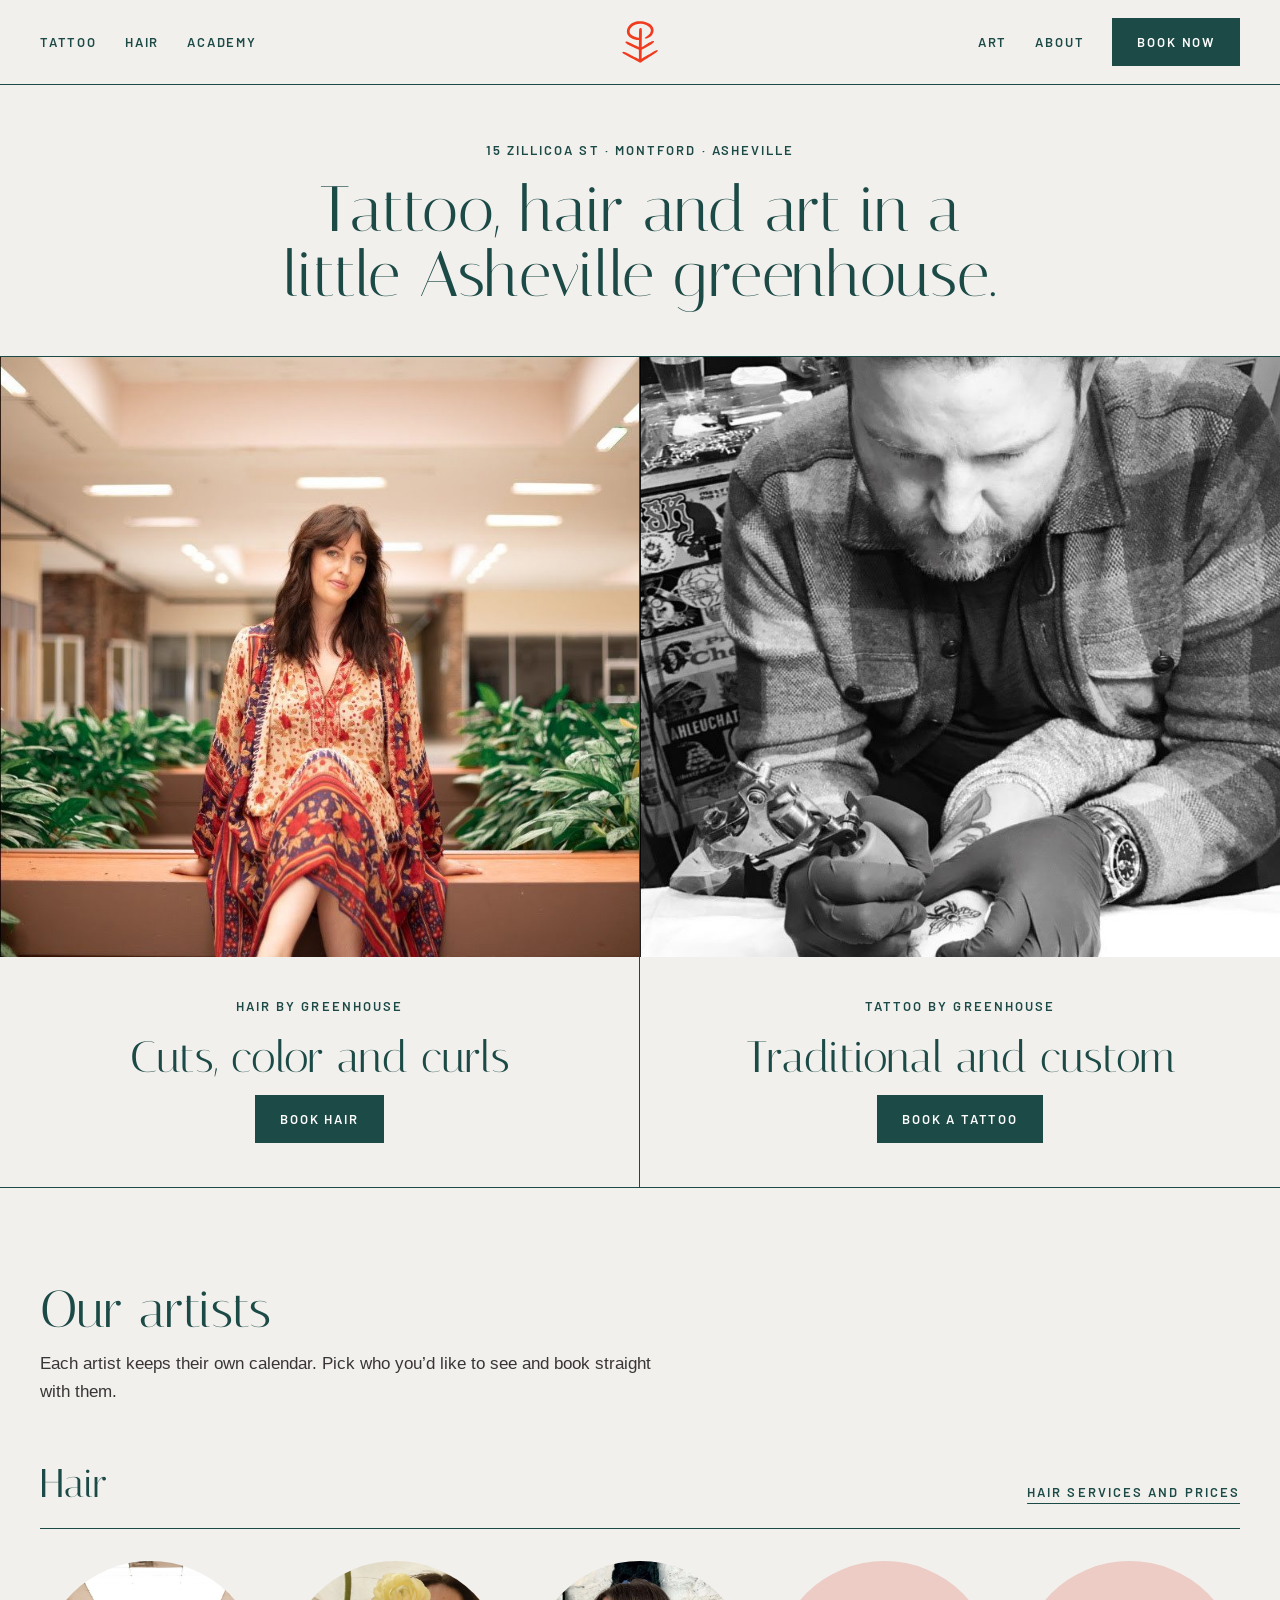
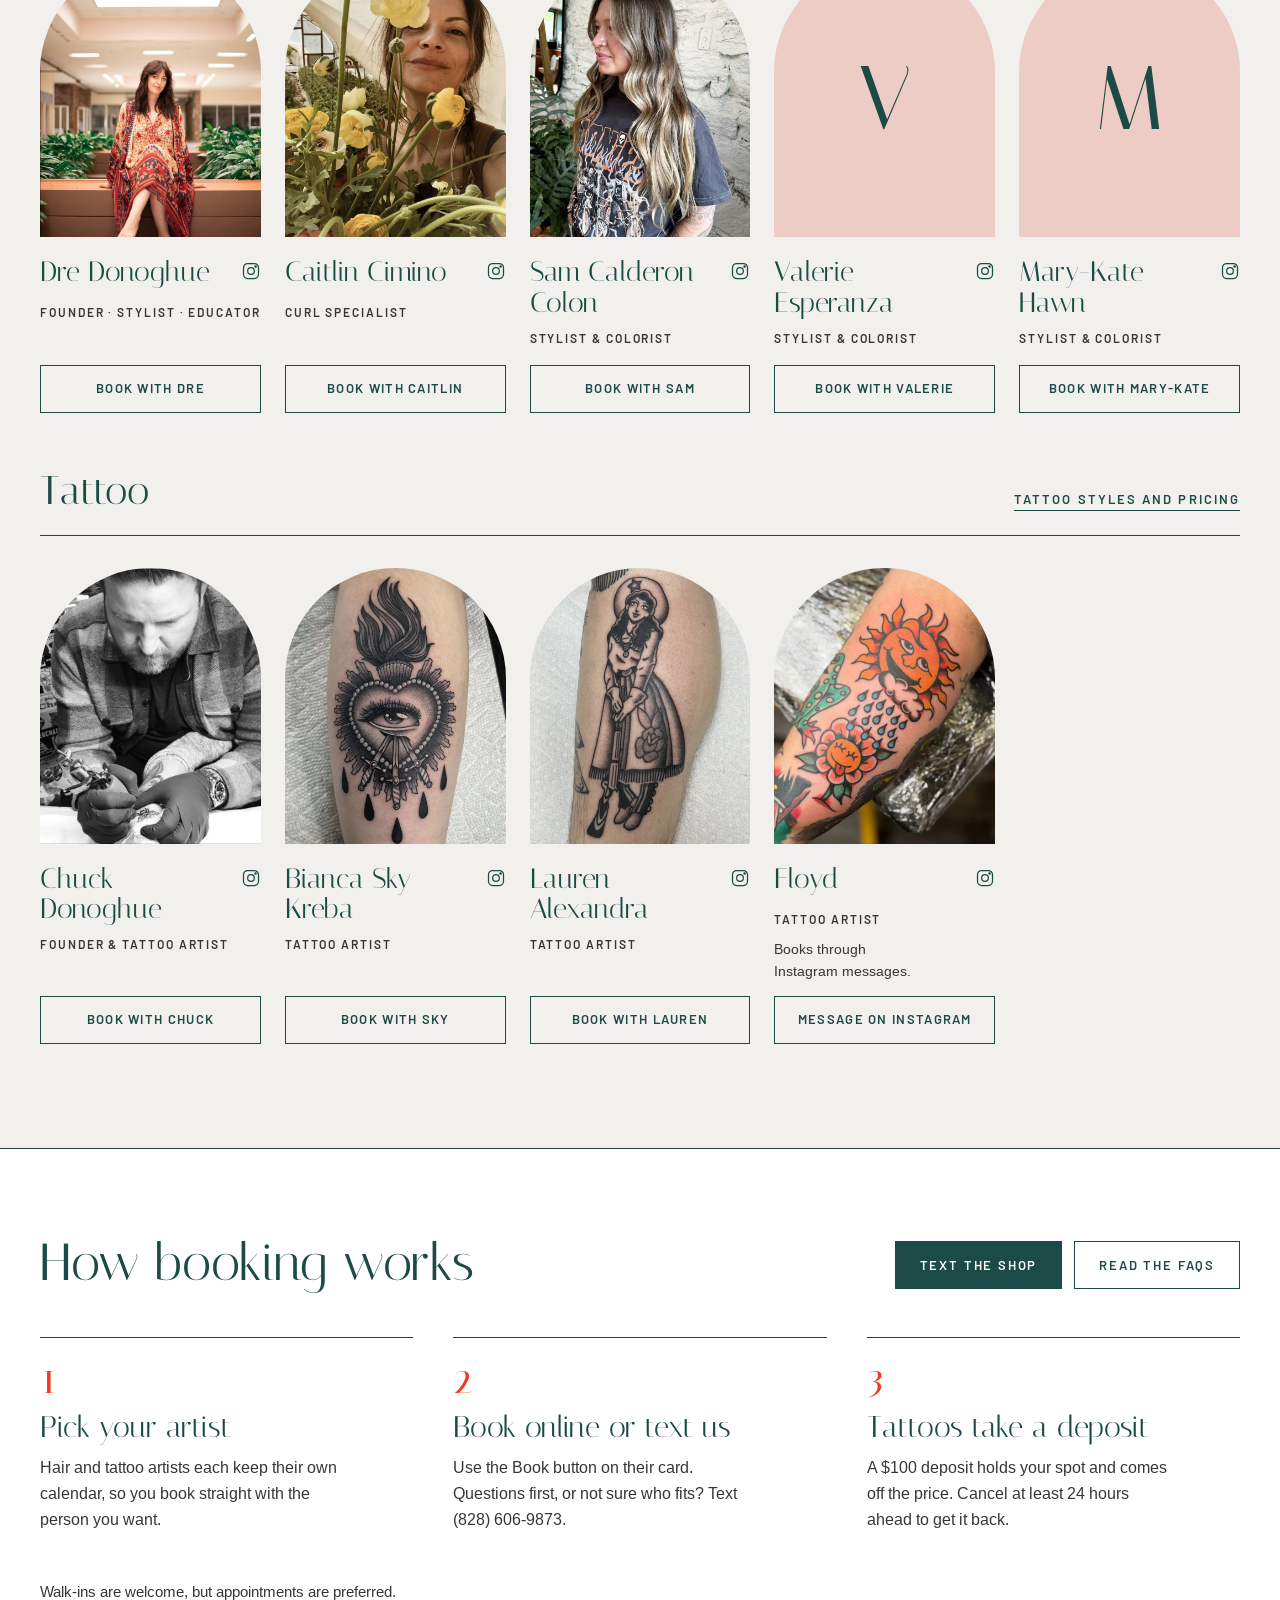
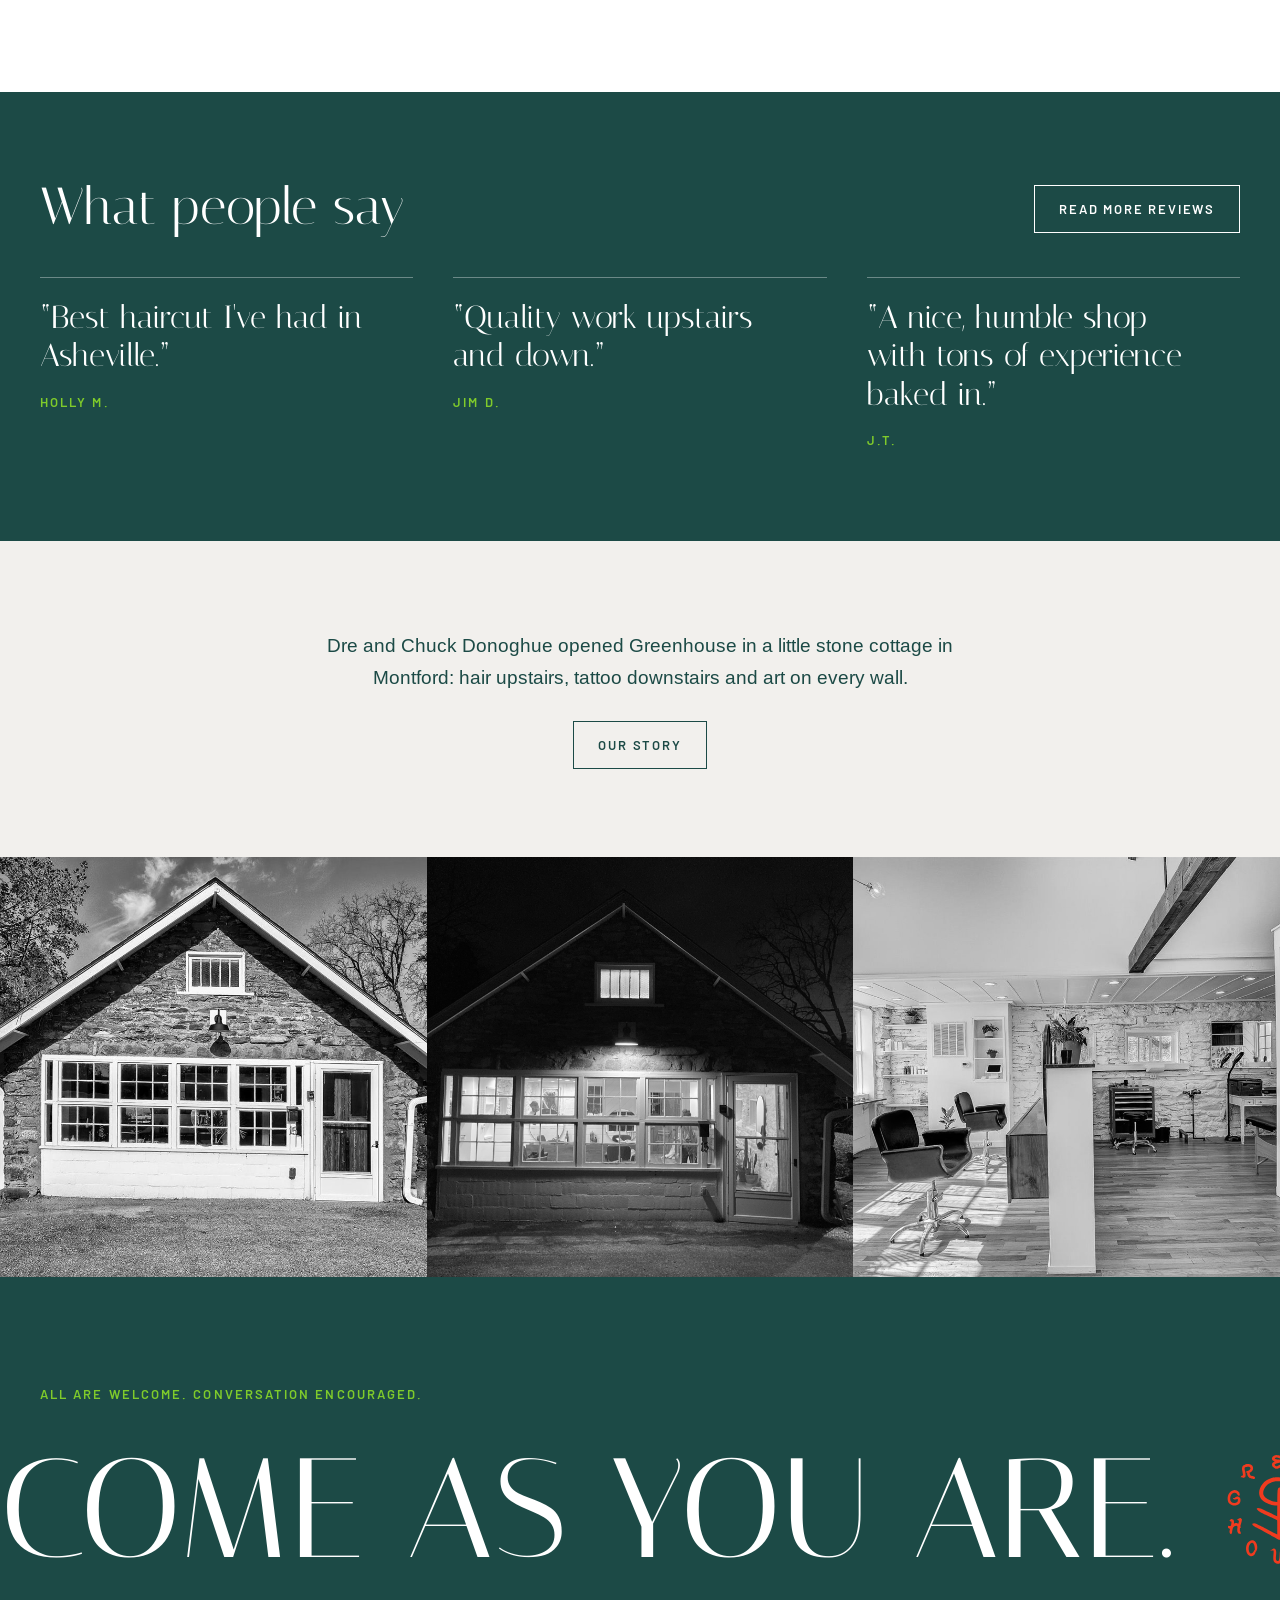
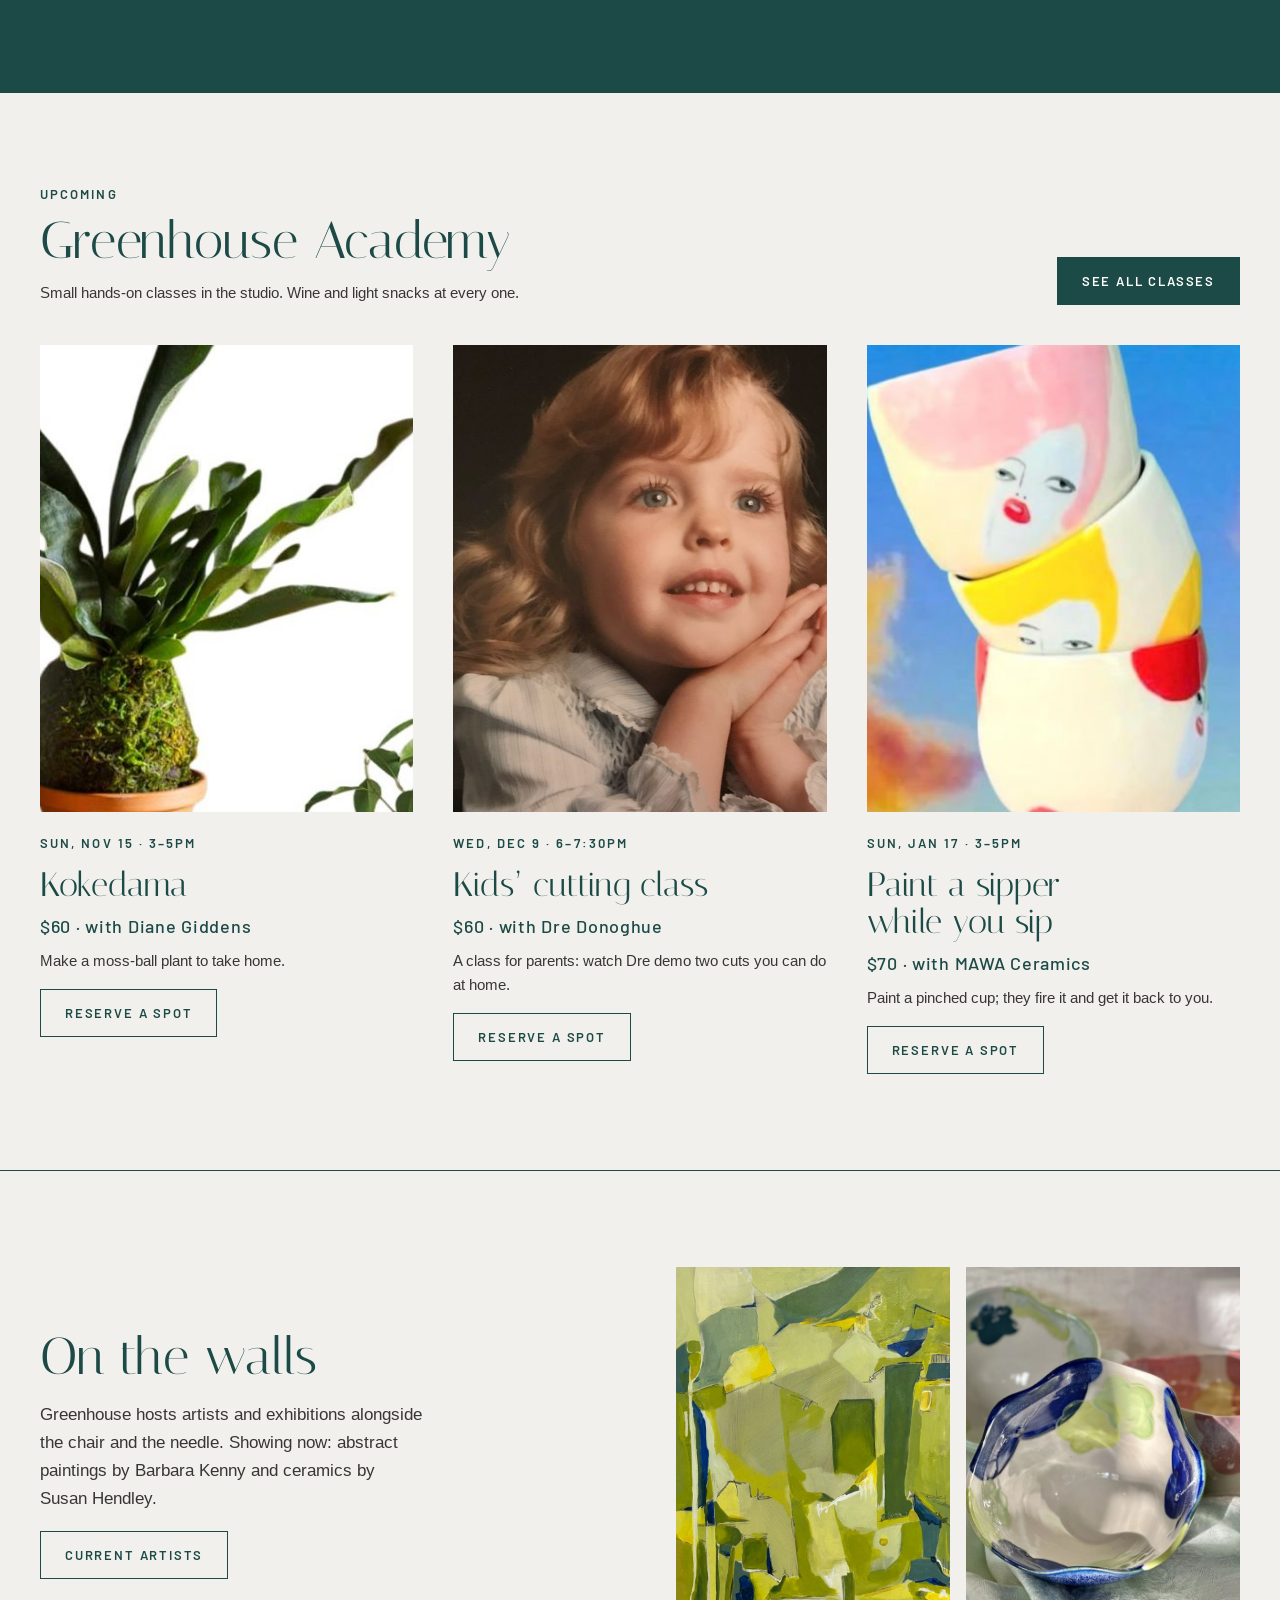
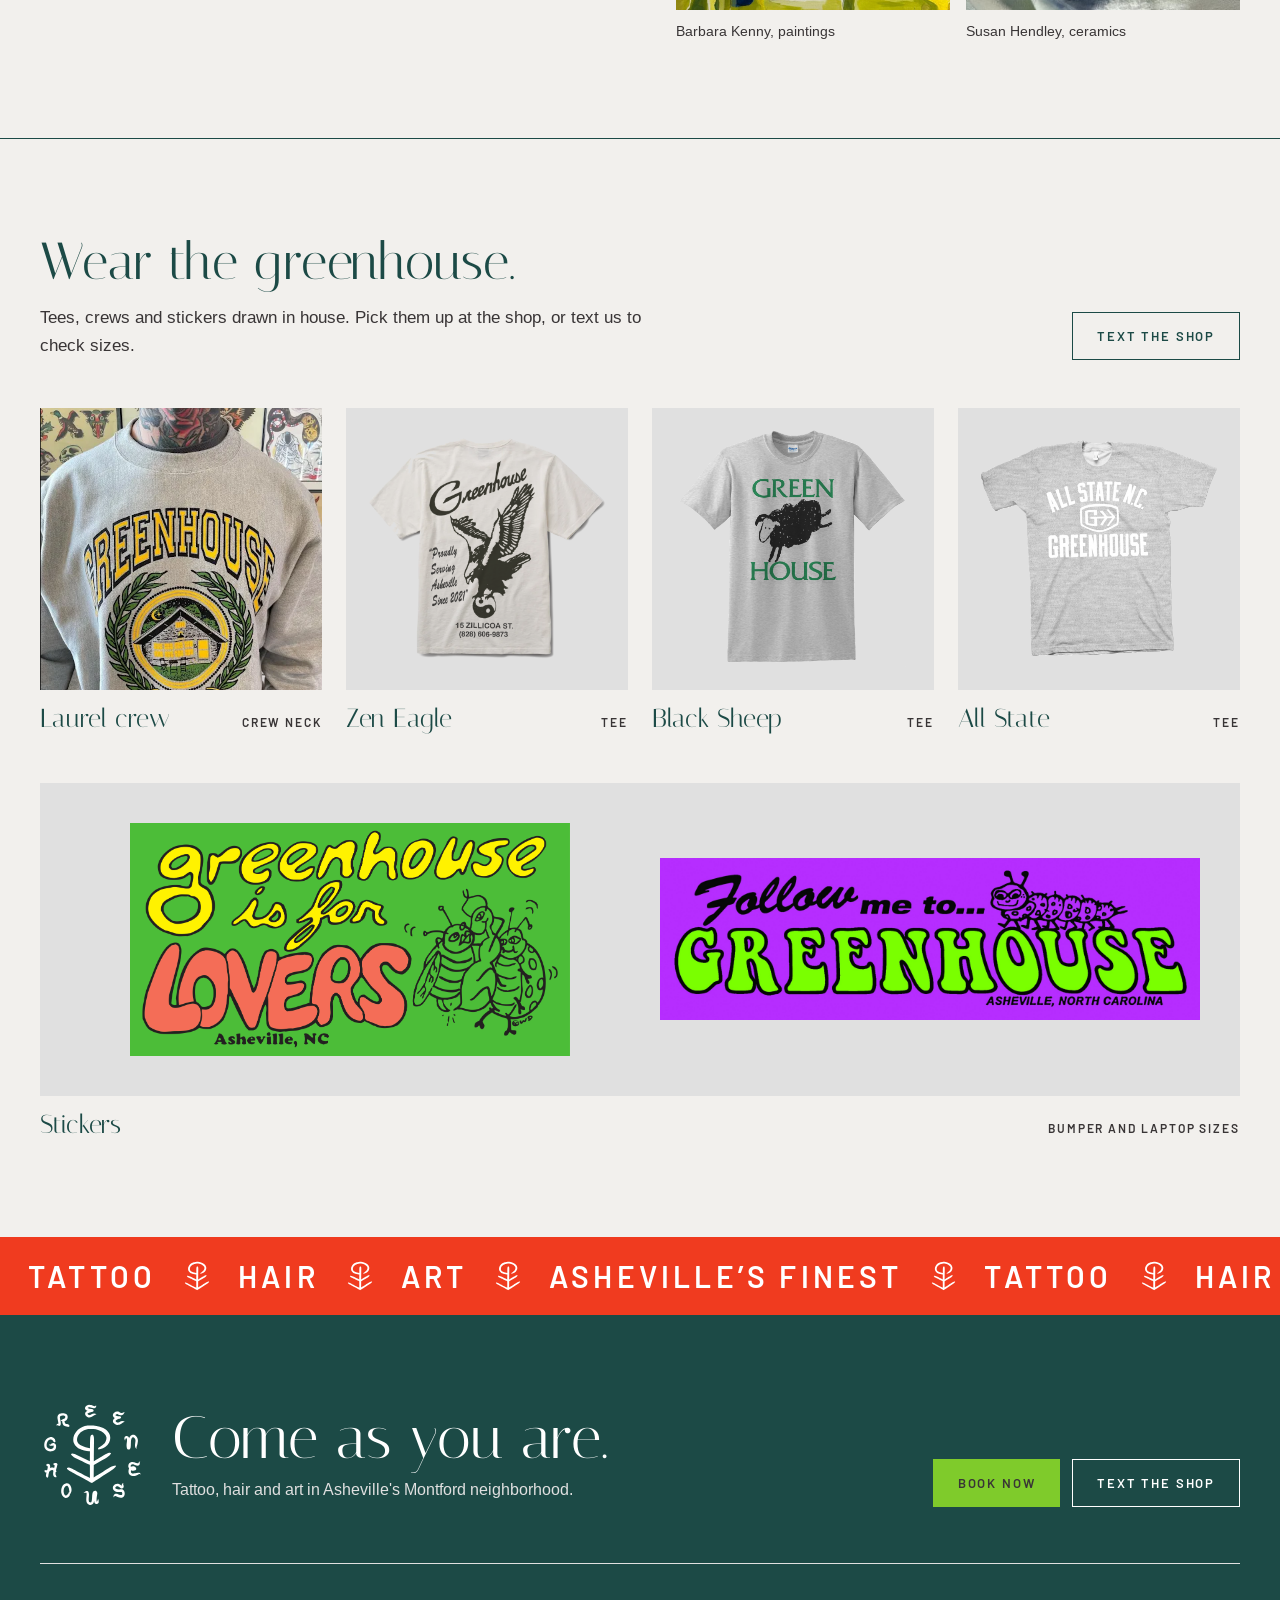
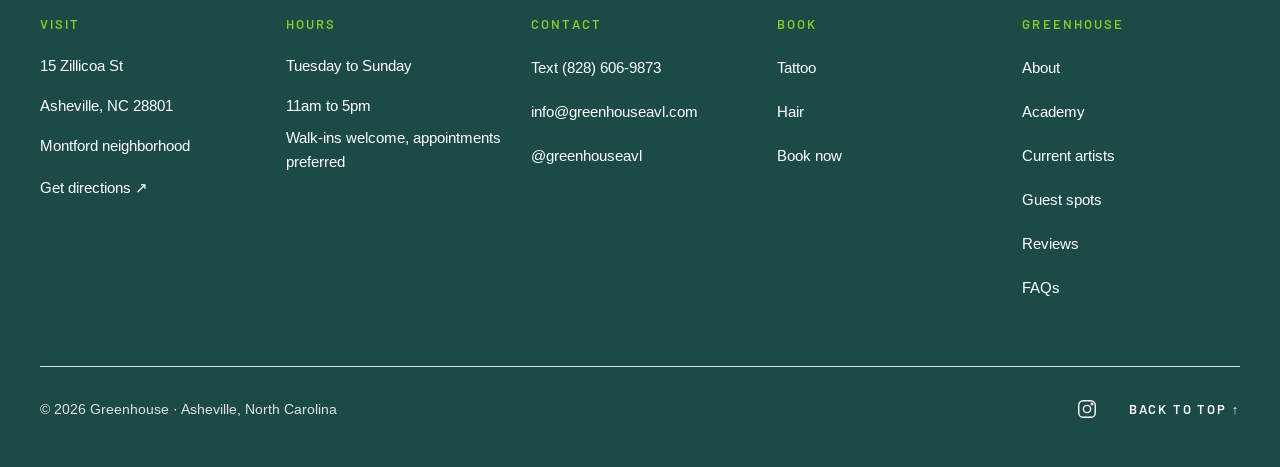
==== index.html @ 62ee5771 "Greenhouse site: 13 pages moved from the canvas comps Co-Authored-By: Claude Opus 5.5 <noreply@anthr" ====
<!doctype html>
<html lang="en">
<head>
<meta charset="utf-8">
<meta name="viewport" content="width=device-width, initial-scale=1">
<meta charset="utf-8">
<title>Greenhouse · Tattoo, hair and art in Asheville</title>
<meta name="description" content="Tattoo, hair and art in a little stone cottage in Montford, Asheville. Book with Dre, Chuck and the Greenhouse artists.">
<link rel="icon" href="images/greenhouse-mark-vermilion.svg" type="image/svg+xml">
<link rel="preconnect" href="https://fonts.googleapis.com">
<link rel="preconnect" href="https://fonts.gstatic.com" crossorigin>
<link rel="stylesheet" href="https://fonts.googleapis.com/css2?family=Italiana&amp;family=Barlow:wght@400;500;600&amp;family=Arimo:ital,wght@0,400;0,700;1,400&amp;display=swap">
<link rel="stylesheet" href="css/site.css">
<style>
@media (max-width: 900px){.gh-nav{display:none !important}.gh-menu{display:block !important}.gh-mbar{display:flex !important}}
@keyframes gh-marquee{from{transform:translateX(0)}to{transform:translateX(-50%)}}
.gh-track{animation:gh-marquee 32s linear infinite}
.gh-slow{animation-duration:60s}
.gh-marquee:hover .gh-track{animation-play-state:paused}
@media (prefers-reduced-motion: reduce){.gh-track{animation:none}}
h1,h2,h3{text-wrap:balance}p,blockquote{text-wrap:pretty}
::selection{background:#7FCB2B;color:#393536}
a:focus-visible,button:focus-visible,summary:focus-visible,input:focus-visible{outline:2px solid #F03B1F;outline-offset:3px}
.gh-dark a:focus-visible,.gh-dark summary:focus-visible,footer a:focus-visible{outline-color:#7FCB2B}
.gh-menu summary{list-style:none}.gh-menu summary::-webkit-details-marker{display:none}
.gh-menu[open] .gh-menu-panel{display:flex}
.gh-cards{display:grid;grid-template-columns:repeat(5,minmax(0,1fr));gap:48px 24px}
.gh-steps{display:grid;grid-template-columns:repeat(3,minmax(0,1fr));gap:40px}
@media (max-width: 1100px){.gh-cards{grid-template-columns:repeat(3,minmax(0,1fr))}}
@media (max-width: 900px){.gh-steps{grid-template-columns:1fr;gap:28px}}
@media (max-width: 640px){.gh-name{font-size:22px !important}.gh-cards{grid-template-columns:repeat(2,minmax(0,1fr));gap:36px 16px}.gh-foot-contact{grid-column:1 / -1}}
</style>
</head>
<body id="top">
<div style="background: #F2F0ED; color: #1C4A46; font-family: Arimo, Arial, sans-serif; font-size: 16px; line-height: 26px">

<header style="position: relative; border-bottom: 1px solid #1C4A46">
<div style="max-width: 1440px; margin: 0 auto; padding: 0 40px; height: 84px; display: grid; grid-template-columns: 1fr auto 1fr; align-items: center; gap: 16px">
<div style="justify-self: start; display: flex; align-items: center">
<nav aria-label="Services" class="gh-nav" style="display: flex; align-items: center; gap: 28px"><a href="tattoo.html" style="display: inline-flex; align-items: center; min-height: 44px; font-family: Barlow, Arial, sans-serif; font-weight: 600; letter-spacing: 0.14em; text-transform: uppercase; font-size: 13px; text-decoration: none">Tattoo</a><a href="hair.html" style="display: inline-flex; align-items: center; min-height: 44px; font-family: Barlow, Arial, sans-serif; font-weight: 600; letter-spacing: 0.14em; text-transform: uppercase; font-size: 13px; text-decoration: none">Hair</a><a href="academy.html" style="display: inline-flex; align-items: center; min-height: 44px; font-family: Barlow, Arial, sans-serif; font-weight: 600; letter-spacing: 0.14em; text-transform: uppercase; font-size: 13px; text-decoration: none">Academy</a></nav>
<details class="gh-menu" style="display: none; position: static"><summary style="display: flex; align-items: center; min-height: 44px; padding-right: 8px; cursor: pointer; color: #1C4A46; font-family: Barlow, Arial, sans-serif; font-weight: 600; letter-spacing: 0.14em; text-transform: uppercase; font-size: 13px; cursor: pointer">Menu</summary><nav aria-label="Menu" class="gh-menu-panel" style="display: none; flex-direction: column; position: absolute; left: 0; right: 0; top: 84px; z-index: 20; background: #F2F0ED; border-bottom: 1px solid #1C4A46"><a href="tattoo.html" style="display: flex; align-items: center; min-height: 52px; padding: 0 40px; border-top: 1px solid #1C4A46; font-family: Barlow, Arial, sans-serif; font-weight: 600; font-size: 13px; letter-spacing: 0.16em; text-transform: uppercase; text-decoration: none">Tattoo</a><a href="hair.html" style="display: flex; align-items: center; min-height: 52px; padding: 0 40px; border-top: 1px solid #1C4A46; font-family: Barlow, Arial, sans-serif; font-weight: 600; font-size: 13px; letter-spacing: 0.16em; text-transform: uppercase; text-decoration: none">Hair</a><a href="academy.html" style="display: flex; align-items: center; min-height: 52px; padding: 0 40px; border-top: 1px solid #1C4A46; font-family: Barlow, Arial, sans-serif; font-weight: 600; font-size: 13px; letter-spacing: 0.16em; text-transform: uppercase; text-decoration: none">Academy</a><a href="art.html" style="display: flex; align-items: center; min-height: 52px; padding: 0 40px; border-top: 1px solid #1C4A46; font-family: Barlow, Arial, sans-serif; font-weight: 600; font-size: 13px; letter-spacing: 0.16em; text-transform: uppercase; text-decoration: none">Art</a><a href="about.html" style="display: flex; align-items: center; min-height: 52px; padding: 0 40px; border-top: 1px solid #1C4A46; font-family: Barlow, Arial, sans-serif; font-weight: 600; font-size: 13px; letter-spacing: 0.16em; text-transform: uppercase; text-decoration: none">About</a><a href="reviews.html" style="display: flex; align-items: center; min-height: 52px; padding: 0 40px; border-top: 1px solid #1C4A46; font-family: Barlow, Arial, sans-serif; font-weight: 600; font-size: 13px; letter-spacing: 0.16em; text-transform: uppercase; text-decoration: none">Reviews</a><a href="faqs.html" style="display: flex; align-items: center; min-height: 52px; padding: 0 40px; border-top: 1px solid #1C4A46; font-family: Barlow, Arial, sans-serif; font-weight: 600; font-size: 13px; letter-spacing: 0.16em; text-transform: uppercase; text-decoration: none">FAQs</a></nav></details>
</div>
<a href="index.html" aria-label="Greenhouse home" style="display: block"><img src="images/greenhouse-mark-vermilion.svg" alt="Greenhouse" style="height: 44px; width: auto; display: block"></a>
<div style="justify-self: end; display: flex; align-items: center; gap: 28px">
<nav aria-label="More" class="gh-nav" style="display: flex; align-items: center; gap: 28px"><a href="art.html" style="display: inline-flex; align-items: center; min-height: 44px; font-family: Barlow, Arial, sans-serif; font-weight: 600; letter-spacing: 0.14em; text-transform: uppercase; font-size: 13px; text-decoration: none">Art</a><a href="about.html" style="display: inline-flex; align-items: center; min-height: 44px; font-family: Barlow, Arial, sans-serif; font-weight: 600; letter-spacing: 0.14em; text-transform: uppercase; font-size: 13px; text-decoration: none">About</a></nav>
<a href="book.html" style="display: inline-flex; align-items: center; justify-content: center; min-height: 48px; padding: 0 24px; box-sizing: border-box; font-family: Barlow, Arial, sans-serif; font-weight: 600; font-size: 13px; letter-spacing: 0.14em; text-transform: uppercase; text-decoration: none; white-space: nowrap; cursor: pointer; background: #1C4A46; color: #FFFFFF; border: 1.5px solid #1C4A46">Book now</a>
</div>
</div>
</header>

<main id="main">
<section style="border-bottom: 1px solid #1C4A46">
<div style="max-width: 1100px; margin: 0 auto; padding: 52px 40px 48px; display: flex; flex-direction: column; align-items: center; gap: 14px; text-align: center">
<p style="margin: 0; font-family: Barlow, Arial, sans-serif; font-weight: 600; font-size: 13px; letter-spacing: 0.16em; text-transform: uppercase">15 Zillicoa St · Montford · Asheville</p>
<h1 style="margin: 0; font-family: Italiana, Georgia, serif; font-weight: 400; font-size: clamp(40px, 5vw, 66px); line-height: 1.02">Tattoo, hair and art in a little Asheville greenhouse.</h1>
</div>
</section>

<section style="display: grid; grid-template-columns: repeat(auto-fit, minmax(min(100%, 420px), 1fr)); border-bottom: 1px solid #1C4A46">
<div style="display: flex; flex-direction: column; border-right: 1px solid #1C4A46">
<img src="images/dre-donoghue.jpg" alt="Dre Donoghue in the salon" style="width: 100%; height: 600px; object-fit: cover; display: block">
<div style="padding: 36px 32px 44px; display: flex; flex-direction: column; align-items: center; gap: 14px; text-align: center">
<p style="margin: 0; font-family: Barlow, Arial, sans-serif; font-weight: 600; font-size: 13px; letter-spacing: 0.16em; text-transform: uppercase">Hair by Greenhouse</p>
<h2 style="margin: 0; font-family: Italiana, Georgia, serif; font-weight: 400; font-size: 44px; line-height: 1.1">Cuts, color and curls</h2>
<a href="#hair-artists" style="display: inline-flex; align-items: center; justify-content: center; min-height: 48px; padding: 0 24px; box-sizing: border-box; font-family: Barlow, Arial, sans-serif; font-weight: 600; font-size: 13px; letter-spacing: 0.14em; text-transform: uppercase; text-decoration: none; white-space: nowrap; cursor: pointer; background: #1C4A46; color: #FFFFFF; border: 1.5px solid #1C4A46">Book hair</a>
</div>
</div>
<div style="display: flex; flex-direction: column">
<img src="images/chuck-donoghue.jpg" alt="Chuck Donoghue at work" style="width: 100%; height: 600px; object-fit: cover; display: block">
<div style="padding: 36px 32px 44px; display: flex; flex-direction: column; align-items: center; gap: 14px; text-align: center">
<p style="margin: 0; font-family: Barlow, Arial, sans-serif; font-weight: 600; font-size: 13px; letter-spacing: 0.16em; text-transform: uppercase">Tattoo by Greenhouse</p>
<h2 style="margin: 0; font-family: Italiana, Georgia, serif; font-weight: 400; font-size: 44px; line-height: 1.1">Traditional and custom</h2>
<a href="#tattoo-artists" style="display: inline-flex; align-items: center; justify-content: center; min-height: 48px; padding: 0 24px; box-sizing: border-box; font-family: Barlow, Arial, sans-serif; font-weight: 600; font-size: 13px; letter-spacing: 0.14em; text-transform: uppercase; text-decoration: none; white-space: nowrap; cursor: pointer; background: #1C4A46; color: #FFFFFF; border: 1.5px solid #1C4A46">Book a tattoo</a>
</div>
</div>
</section>

<section aria-labelledby="artists-heading">
<div style="max-width: 1280px; margin: 0 auto; padding: 96px 40px 104px; display: flex; flex-direction: column; gap: 56px">
<div style="display: flex; flex-direction: column; gap: 14px; max-width: 640px">
<h2 id="artists-heading" style="margin: 0; font-family: Italiana, Georgia, serif; font-weight: 400; font-size: 52px; line-height: 1">Our artists</h2>
<p style="margin: 0; font-size: 17px; line-height: 28px; color: #393536">Each artist keeps their own calendar. Pick who you’d like to see and book straight with them.</p>
</div>
<div id="hair-artists" style="display: flex; flex-direction: column; gap: 32px; scroll-margin-top: 24px">
<div style="display: flex; flex-wrap: wrap; align-items: baseline; justify-content: space-between; gap: 12px; padding-bottom: 14px; border-bottom: 1px solid #1C4A46">
<h3 style="margin: 0; font-family: Italiana, Georgia, serif; font-weight: 400; font-size: 40px; line-height: 1.1">Hair</h3>
<a href="hair.html" style="display: inline-flex; align-items: center; min-height: 44px; font-family: Barlow, Arial, sans-serif; font-weight: 600; font-size: 13px; letter-spacing: 0.16em; text-transform: uppercase; text-underline-offset: 6px">Hair services and prices</a>
</div>
<div class="gh-cards">
<article style="display: flex; flex-direction: column; gap: 14px">
<img src="images/dre-donoghue.jpg" alt="Dre Donoghue in the salon" style="width: 100%; aspect-ratio: 4 / 5; height: auto; object-fit: cover; object-position: 50% 25%; border-radius: 999px 999px 0 0; display: block">
<div style="display: flex; flex-direction: column; gap: 6px">
<div style="display: flex; align-items: flex-start; justify-content: space-between; gap: 8px">
<h4 class="gh-name" style="margin: 0; padding-top: 6px; font-family: Italiana, Georgia, serif; font-weight: 400; font-size: 28px; line-height: 1.1">Dre Donoghue</h4>
<a href="https://www.instagram.com/dre_donoghue" aria-label="Dre on Instagram" style="display: inline-flex; align-items: center; justify-content: center; flex: 0 0 44px; width: 44px; height: 44px; margin: -2px -12px 0 0; color: #1C4A46"><svg viewBox="0 0 24 24" width="20" height="20" fill="none" stroke="currentColor" stroke-width="1.5" aria-hidden="true"><rect x="3" y="3" width="18" height="18" rx="5"></rect><circle cx="12" cy="12" r="4"></circle><circle cx="17.5" cy="6.5" r="0.8" fill="currentColor"></circle></svg></a>
</div>
<p style="margin: 0; font-family: Barlow, Arial, sans-serif; font-weight: 600; font-size: 13px; letter-spacing: 0.16em; text-transform: uppercase; font-size: 12px; color: #393536">Founder · stylist · educator</p>
</div>
<a href="dre.html" style="display: inline-flex; align-items: center; justify-content: center; min-height: 48px; padding: 8px 12px; box-sizing: border-box; font-family: Barlow, Arial, sans-serif; font-weight: 600; font-size: 13px; letter-spacing: 0.1em; text-transform: uppercase; text-decoration: none; white-space: normal; text-align: center; line-height: 1.3; cursor: pointer; background: transparent; color: #1C4A46; border: 1.5px solid #1C4A46; margin-top: auto; width: 100%">Book with Dre</a>
</article>
<article style="display: flex; flex-direction: column; gap: 14px">
<img src="images/photos/204-Caitlin.jpg" alt="Caitlin Cimino" style="width: 100%; aspect-ratio: 4 / 5; height: auto; object-fit: cover; object-position: 50% 30%; border-radius: 999px 999px 0 0; display: block">
<div style="display: flex; flex-direction: column; gap: 6px">
<div style="display: flex; align-items: flex-start; justify-content: space-between; gap: 8px">
<h4 class="gh-name" style="margin: 0; padding-top: 6px; font-family: Italiana, Georgia, serif; font-weight: 400; font-size: 28px; line-height: 1.1">Caitlin Cimino</h4>
<a href="#" aria-label="Caitlin on Instagram" style="display: inline-flex; align-items: center; justify-content: center; flex: 0 0 44px; width: 44px; height: 44px; margin: -2px -12px 0 0; color: #1C4A46"><svg viewBox="0 0 24 24" width="20" height="20" fill="none" stroke="currentColor" stroke-width="1.5" aria-hidden="true"><rect x="3" y="3" width="18" height="18" rx="5"></rect><circle cx="12" cy="12" r="4"></circle><circle cx="17.5" cy="6.5" r="0.8" fill="currentColor"></circle></svg></a>
</div>
<p style="margin: 0; font-family: Barlow, Arial, sans-serif; font-weight: 600; font-size: 13px; letter-spacing: 0.16em; text-transform: uppercase; font-size: 12px; color: #393536">Curl specialist</p>
</div>
<a href="book.html" style="display: inline-flex; align-items: center; justify-content: center; min-height: 48px; padding: 8px 12px; box-sizing: border-box; font-family: Barlow, Arial, sans-serif; font-weight: 600; font-size: 13px; letter-spacing: 0.1em; text-transform: uppercase; text-decoration: none; white-space: normal; text-align: center; line-height: 1.3; cursor: pointer; background: transparent; color: #1C4A46; border: 1.5px solid #1C4A46; margin-top: auto; width: 100%">Book with Caitlin</a>
</article>
<article style="display: flex; flex-direction: column; gap: 14px">
<img src="images/photos/205-IMG_3376.jpg" alt="Hair by Sam Calderon Colon" style="width: 100%; aspect-ratio: 4 / 5; height: auto; object-fit: cover; object-position: 50% 30%; border-radius: 999px 999px 0 0; display: block">
<div style="display: flex; flex-direction: column; gap: 6px">
<div style="display: flex; align-items: flex-start; justify-content: space-between; gap: 8px">
<h4 class="gh-name" style="margin: 0; padding-top: 6px; font-family: Italiana, Georgia, serif; font-weight: 400; font-size: 28px; line-height: 1.1">Sam Calderon Colon</h4>
<a href="#" aria-label="Sam on Instagram" style="display: inline-flex; align-items: center; justify-content: center; flex: 0 0 44px; width: 44px; height: 44px; margin: -2px -12px 0 0; color: #1C4A46"><svg viewBox="0 0 24 24" width="20" height="20" fill="none" stroke="currentColor" stroke-width="1.5" aria-hidden="true"><rect x="3" y="3" width="18" height="18" rx="5"></rect><circle cx="12" cy="12" r="4"></circle><circle cx="17.5" cy="6.5" r="0.8" fill="currentColor"></circle></svg></a>
</div>
<p style="margin: 0; font-family: Barlow, Arial, sans-serif; font-weight: 600; font-size: 13px; letter-spacing: 0.16em; text-transform: uppercase; font-size: 12px; color: #393536">Stylist &amp; colorist</p>
</div>
<a href="book.html" style="display: inline-flex; align-items: center; justify-content: center; min-height: 48px; padding: 8px 12px; box-sizing: border-box; font-family: Barlow, Arial, sans-serif; font-weight: 600; font-size: 13px; letter-spacing: 0.1em; text-transform: uppercase; text-decoration: none; white-space: normal; text-align: center; line-height: 1.3; cursor: pointer; background: transparent; color: #1C4A46; border: 1.5px solid #1C4A46; margin-top: auto; width: 100%">Book with Sam</a>
</article>
<article style="display: flex; flex-direction: column; gap: 14px">
<div role="img" aria-label="Valerie Esperanza" style="width: 100%; aspect-ratio: 4 / 5; border-radius: 999px 999px 0 0; background: #ECCCC4; display: flex; align-items: center; justify-content: center"><span aria-hidden="true" style="font-family: Italiana, Georgia, serif; font-size: clamp(64px, 7vw, 112px); line-height: 1; color: #1C4A46">V</span></div>
<div style="display: flex; flex-direction: column; gap: 6px">
<div style="display: flex; align-items: flex-start; justify-content: space-between; gap: 8px">
<h4 class="gh-name" style="margin: 0; padding-top: 6px; font-family: Italiana, Georgia, serif; font-weight: 400; font-size: 28px; line-height: 1.1">Valerie Esperanza</h4>
<a href="#" aria-label="Valerie on Instagram" style="display: inline-flex; align-items: center; justify-content: center; flex: 0 0 44px; width: 44px; height: 44px; margin: -2px -12px 0 0; color: #1C4A46"><svg viewBox="0 0 24 24" width="20" height="20" fill="none" stroke="currentColor" stroke-width="1.5" aria-hidden="true"><rect x="3" y="3" width="18" height="18" rx="5"></rect><circle cx="12" cy="12" r="4"></circle><circle cx="17.5" cy="6.5" r="0.8" fill="currentColor"></circle></svg></a>
</div>
<p style="margin: 0; font-family: Barlow, Arial, sans-serif; font-weight: 600; font-size: 13px; letter-spacing: 0.16em; text-transform: uppercase; font-size: 12px; color: #393536">Stylist &amp; colorist</p>
</div>
<a href="book.html" style="display: inline-flex; align-items: center; justify-content: center; min-height: 48px; padding: 8px 12px; box-sizing: border-box; font-family: Barlow, Arial, sans-serif; font-weight: 600; font-size: 13px; letter-spacing: 0.1em; text-transform: uppercase; text-decoration: none; white-space: normal; text-align: center; line-height: 1.3; cursor: pointer; background: transparent; color: #1C4A46; border: 1.5px solid #1C4A46; margin-top: auto; width: 100%">Book with Valerie</a>
</article>
<article style="display: flex; flex-direction: column; gap: 14px">
<div role="img" aria-label="Mary-Kate Hawn" style="width: 100%; aspect-ratio: 4 / 5; border-radius: 999px 999px 0 0; background: #ECCCC4; display: flex; align-items: center; justify-content: center"><span aria-hidden="true" style="font-family: Italiana, Georgia, serif; font-size: clamp(64px, 7vw, 112px); line-height: 1; color: #1C4A46">M</span></div>
<div style="display: flex; flex-direction: column; gap: 6px">
<div style="display: flex; align-items: flex-start; justify-content: space-between; gap: 8px">
<h4 class="gh-name" style="margin: 0; padding-top: 6px; font-family: Italiana, Georgia, serif; font-weight: 400; font-size: 28px; line-height: 1.1">Mary-Kate Hawn</h4>
<a href="#" aria-label="Mary-Kate on Instagram" style="display: inline-flex; align-items: center; justify-content: center; flex: 0 0 44px; width: 44px; height: 44px; margin: -2px -12px 0 0; color: #1C4A46"><svg viewBox="0 0 24 24" width="20" height="20" fill="none" stroke="currentColor" stroke-width="1.5" aria-hidden="true"><rect x="3" y="3" width="18" height="18" rx="5"></rect><circle cx="12" cy="12" r="4"></circle><circle cx="17.5" cy="6.5" r="0.8" fill="currentColor"></circle></svg></a>
</div>
<p style="margin: 0; font-family: Barlow, Arial, sans-serif; font-weight: 600; font-size: 13px; letter-spacing: 0.16em; text-transform: uppercase; font-size: 12px; color: #393536">Stylist &amp; colorist</p>
</div>
<a href="book.html" style="display: inline-flex; align-items: center; justify-content: center; min-height: 48px; padding: 8px 12px; box-sizing: border-box; font-family: Barlow, Arial, sans-serif; font-weight: 600; font-size: 13px; letter-spacing: 0.1em; text-transform: uppercase; text-decoration: none; white-space: normal; text-align: center; line-height: 1.3; cursor: pointer; background: transparent; color: #1C4A46; border: 1.5px solid #1C4A46; margin-top: auto; width: 100%">Book with Mary‑Kate</a>
</article>
</div>
</div>
<div id="tattoo-artists" style="display: flex; flex-direction: column; gap: 32px; scroll-margin-top: 24px">
<div style="display: flex; flex-wrap: wrap; align-items: baseline; justify-content: space-between; gap: 12px; padding-bottom: 14px; border-bottom: 1px solid #1C4A46">
<h3 style="margin: 0; font-family: Italiana, Georgia, serif; font-weight: 400; font-size: 40px; line-height: 1.1">Tattoo</h3>
<a href="tattoo.html" style="display: inline-flex; align-items: center; min-height: 44px; font-family: Barlow, Arial, sans-serif; font-weight: 600; font-size: 13px; letter-spacing: 0.16em; text-transform: uppercase; text-underline-offset: 6px">Tattoo styles and pricing</a>
</div>
<div class="gh-cards">
<article style="display: flex; flex-direction: column; gap: 14px">
<img src="images/chuck-donoghue.jpg" alt="Chuck Donoghue tattooing" style="width: 100%; aspect-ratio: 4 / 5; height: auto; object-fit: cover; object-position: 50% 40%; border-radius: 999px 999px 0 0; display: block">
<div style="display: flex; flex-direction: column; gap: 6px">
<div style="display: flex; align-items: flex-start; justify-content: space-between; gap: 8px">
<h4 class="gh-name" style="margin: 0; padding-top: 6px; font-family: Italiana, Georgia, serif; font-weight: 400; font-size: 28px; line-height: 1.1">Chuck Donoghue</h4>
<a href="https://www.instagram.com/chuckdtattoos" aria-label="Chuck on Instagram" style="display: inline-flex; align-items: center; justify-content: center; flex: 0 0 44px; width: 44px; height: 44px; margin: -2px -12px 0 0; color: #1C4A46"><svg viewBox="0 0 24 24" width="20" height="20" fill="none" stroke="currentColor" stroke-width="1.5" aria-hidden="true"><rect x="3" y="3" width="18" height="18" rx="5"></rect><circle cx="12" cy="12" r="4"></circle><circle cx="17.5" cy="6.5" r="0.8" fill="currentColor"></circle></svg></a>
</div>
<p style="margin: 0; font-family: Barlow, Arial, sans-serif; font-weight: 600; font-size: 13px; letter-spacing: 0.16em; text-transform: uppercase; font-size: 12px; color: #393536">Founder &amp; tattoo artist</p>
</div>
<a href="chuck.html" style="display: inline-flex; align-items: center; justify-content: center; min-height: 48px; padding: 8px 12px; box-sizing: border-box; font-family: Barlow, Arial, sans-serif; font-weight: 600; font-size: 13px; letter-spacing: 0.1em; text-transform: uppercase; text-decoration: none; white-space: normal; text-align: center; line-height: 1.3; cursor: pointer; background: transparent; color: #1C4A46; border: 1.5px solid #1C4A46; margin-top: auto; width: 100%">Book with Chuck</a>
</article>
<article style="display: flex; flex-direction: column; gap: 14px">
<img src="images/photos/073-IMG_3117.jpg" alt="Tattoo by Bianca Sky Kreba" style="width: 100%; aspect-ratio: 4 / 5; height: auto; object-fit: cover; object-position: 50% 50%; border-radius: 999px 999px 0 0; display: block">
<div style="display: flex; flex-direction: column; gap: 6px">
<div style="display: flex; align-items: flex-start; justify-content: space-between; gap: 8px">
<h4 class="gh-name" style="margin: 0; padding-top: 6px; font-family: Italiana, Georgia, serif; font-weight: 400; font-size: 28px; line-height: 1.1">Bianca Sky Kreba</h4>
<a href="#" aria-label="Bianca Sky on Instagram" style="display: inline-flex; align-items: center; justify-content: center; flex: 0 0 44px; width: 44px; height: 44px; margin: -2px -12px 0 0; color: #1C4A46"><svg viewBox="0 0 24 24" width="20" height="20" fill="none" stroke="currentColor" stroke-width="1.5" aria-hidden="true"><rect x="3" y="3" width="18" height="18" rx="5"></rect><circle cx="12" cy="12" r="4"></circle><circle cx="17.5" cy="6.5" r="0.8" fill="currentColor"></circle></svg></a>
</div>
<p style="margin: 0; font-family: Barlow, Arial, sans-serif; font-weight: 600; font-size: 13px; letter-spacing: 0.16em; text-transform: uppercase; font-size: 12px; color: #393536">Tattoo artist</p>
</div>
<a href="book.html" style="display: inline-flex; align-items: center; justify-content: center; min-height: 48px; padding: 8px 12px; box-sizing: border-box; font-family: Barlow, Arial, sans-serif; font-weight: 600; font-size: 13px; letter-spacing: 0.1em; text-transform: uppercase; text-decoration: none; white-space: normal; text-align: center; line-height: 1.3; cursor: pointer; background: transparent; color: #1C4A46; border: 1.5px solid #1C4A46; margin-top: auto; width: 100%">Book with Sky</a>
</article>
<article style="display: flex; flex-direction: column; gap: 14px">
<img src="images/photos/035-IMG_3381.jpg" alt="Tattoo by Lauren Alexandra" style="width: 100%; aspect-ratio: 4 / 5; height: auto; object-fit: cover; object-position: 50% 50%; border-radius: 999px 999px 0 0; display: block">
<div style="display: flex; flex-direction: column; gap: 6px">
<div style="display: flex; align-items: flex-start; justify-content: space-between; gap: 8px">
<h4 class="gh-name" style="margin: 0; padding-top: 6px; font-family: Italiana, Georgia, serif; font-weight: 400; font-size: 28px; line-height: 1.1">Lauren Alexandra</h4>
<a href="#" aria-label="Lauren on Instagram" style="display: inline-flex; align-items: center; justify-content: center; flex: 0 0 44px; width: 44px; height: 44px; margin: -2px -12px 0 0; color: #1C4A46"><svg viewBox="0 0 24 24" width="20" height="20" fill="none" stroke="currentColor" stroke-width="1.5" aria-hidden="true"><rect x="3" y="3" width="18" height="18" rx="5"></rect><circle cx="12" cy="12" r="4"></circle><circle cx="17.5" cy="6.5" r="0.8" fill="currentColor"></circle></svg></a>
</div>
<p style="margin: 0; font-family: Barlow, Arial, sans-serif; font-weight: 600; font-size: 13px; letter-spacing: 0.16em; text-transform: uppercase; font-size: 12px; color: #393536">Tattoo artist</p>
</div>
<a href="book.html" style="display: inline-flex; align-items: center; justify-content: center; min-height: 48px; padding: 8px 12px; box-sizing: border-box; font-family: Barlow, Arial, sans-serif; font-weight: 600; font-size: 13px; letter-spacing: 0.1em; text-transform: uppercase; text-decoration: none; white-space: normal; text-align: center; line-height: 1.3; cursor: pointer; background: transparent; color: #1C4A46; border: 1.5px solid #1C4A46; margin-top: auto; width: 100%">Book with Lauren</a>
</article>
<article style="display: flex; flex-direction: column; gap: 14px">
<img src="images/photos/247-IMG_2830.jpg" alt="Tattoo by Floyd" style="width: 100%; aspect-ratio: 4 / 5; height: auto; object-fit: cover; object-position: 50% 50%; border-radius: 999px 999px 0 0; display: block">
<div style="display: flex; flex-direction: column; gap: 6px">
<div style="display: flex; align-items: flex-start; justify-content: space-between; gap: 8px">
<h4 class="gh-name" style="margin: 0; padding-top: 6px; font-family: Italiana, Georgia, serif; font-weight: 400; font-size: 28px; line-height: 1.1">Floyd</h4>
<a href="#" aria-label="Floyd on Instagram" style="display: inline-flex; align-items: center; justify-content: center; flex: 0 0 44px; width: 44px; height: 44px; margin: -2px -12px 0 0; color: #1C4A46"><svg viewBox="0 0 24 24" width="20" height="20" fill="none" stroke="currentColor" stroke-width="1.5" aria-hidden="true"><rect x="3" y="3" width="18" height="18" rx="5"></rect><circle cx="12" cy="12" r="4"></circle><circle cx="17.5" cy="6.5" r="0.8" fill="currentColor"></circle></svg></a>
</div>
<p style="margin: 0; font-family: Barlow, Arial, sans-serif; font-weight: 600; font-size: 13px; letter-spacing: 0.16em; text-transform: uppercase; font-size: 12px; color: #393536">Tattoo artist</p><p style="margin: 0; font-size: 14px; line-height: 22px; color: #393536">Books through Instagram messages.</p>
</div>
<a href="#" style="display: inline-flex; align-items: center; justify-content: center; min-height: 48px; padding: 8px 12px; box-sizing: border-box; font-family: Barlow, Arial, sans-serif; font-weight: 600; font-size: 13px; letter-spacing: 0.1em; text-transform: uppercase; text-decoration: none; white-space: normal; text-align: center; line-height: 1.3; cursor: pointer; background: transparent; color: #1C4A46; border: 1.5px solid #1C4A46; margin-top: auto; width: 100%">Message on Instagram</a>
</article>
</div>
</div>
</div>
</section>

<section aria-labelledby="booking-heading" style="background: #FFFFFF; border-top: 1px solid #1C4A46; border-bottom: 1px solid #1C4A46">
<div style="max-width: 1280px; margin: 0 auto; padding: 88px 40px; display: flex; flex-direction: column; gap: 48px">
<div style="display: flex; flex-wrap: wrap; justify-content: space-between; align-items: flex-end; gap: 24px 48px">
<h2 id="booking-heading" style="margin: 0; font-family: Italiana, Georgia, serif; font-weight: 400; font-size: 52px; line-height: 1">How booking works</h2>
<div style="display: flex; flex-wrap: wrap; gap: 12px"><a href="sms:+18286069873" style="display: inline-flex; align-items: center; justify-content: center; min-height: 48px; padding: 0 24px; box-sizing: border-box; font-family: Barlow, Arial, sans-serif; font-weight: 600; font-size: 13px; letter-spacing: 0.14em; text-transform: uppercase; text-decoration: none; white-space: nowrap; cursor: pointer; background: #1C4A46; color: #FFFFFF; border: 1.5px solid #1C4A46">Text the shop</a><a href="faqs.html" style="display: inline-flex; align-items: center; justify-content: center; min-height: 48px; padding: 0 24px; box-sizing: border-box; font-family: Barlow, Arial, sans-serif; font-weight: 600; font-size: 13px; letter-spacing: 0.14em; text-transform: uppercase; text-decoration: none; white-space: nowrap; cursor: pointer; background: transparent; color: #1C4A46; border: 1.5px solid #1C4A46">Read the FAQs</a></div>
</div>
<ol class="gh-steps" style="margin: 0; padding: 0; list-style: none">
<li><div style="display: flex; flex-direction: column; gap: 10px; padding-top: 18px; border-top: 1px solid #1C4A46">
<span aria-hidden="true" style="font-family: Italiana, Georgia, serif; font-size: 44px; line-height: 1; color: #F03B1F">1</span>
<h3 style="margin: 0; font-family: Italiana, Georgia, serif; font-weight: 400; font-size: 30px; line-height: 1.15">Pick your artist</h3>
<p style="margin: 0; font-size: 16px; line-height: 26px; color: #393536; max-width: 34ch">Hair and tattoo artists each keep their own calendar, so you book straight with the person you want.</p>
</div></li>
<li><div style="display: flex; flex-direction: column; gap: 10px; padding-top: 18px; border-top: 1px solid #1C4A46">
<span aria-hidden="true" style="font-family: Italiana, Georgia, serif; font-size: 44px; line-height: 1; color: #F03B1F">2</span>
<h3 style="margin: 0; font-family: Italiana, Georgia, serif; font-weight: 400; font-size: 30px; line-height: 1.15">Book online or text us</h3>
<p style="margin: 0; font-size: 16px; line-height: 26px; color: #393536; max-width: 34ch">Use the Book button on their card. Questions first, or not sure who fits? Text (828) 606-9873.</p>
</div></li>
<li><div style="display: flex; flex-direction: column; gap: 10px; padding-top: 18px; border-top: 1px solid #1C4A46">
<span aria-hidden="true" style="font-family: Italiana, Georgia, serif; font-size: 44px; line-height: 1; color: #F03B1F">3</span>
<h3 style="margin: 0; font-family: Italiana, Georgia, serif; font-weight: 400; font-size: 30px; line-height: 1.15">Tattoos take a deposit</h3>
<p style="margin: 0; font-size: 16px; line-height: 26px; color: #393536; max-width: 34ch">A $100 deposit holds your spot and comes off the price. Cancel at least 24 hours ahead to get it back.</p>
</div></li>
</ol>
<p style="margin: 0; font-size: 15px; line-height: 24px; color: #393536">Walk-ins are welcome, but appointments are preferred.</p>
</div>
</section>

<section aria-labelledby="reviews-heading" class="gh-dark" style="background: #1C4A46; color: #FFFFFF">
<div style="max-width: 1280px; margin: 0 auto; padding: 88px 40px; display: flex; flex-direction: column; gap: 44px">
<div style="display: flex; flex-wrap: wrap; justify-content: space-between; align-items: flex-end; gap: 24px">
<h2 id="reviews-heading" style="margin: 0; font-family: Italiana, Georgia, serif; font-weight: 400; font-size: 52px; line-height: 1">What people say</h2>
<a href="reviews.html" style="display: inline-flex; align-items: center; justify-content: center; min-height: 48px; padding: 0 24px; box-sizing: border-box; font-family: Barlow, Arial, sans-serif; font-weight: 600; font-size: 13px; letter-spacing: 0.14em; text-transform: uppercase; text-decoration: none; white-space: nowrap; cursor: pointer; background: transparent; color: #FFFFFF; border: 1.5px solid #FFFFFF">Read more reviews</a>
</div>
<div style="display: grid; grid-template-columns: repeat(auto-fit, minmax(min(100%, 300px), 1fr)); gap: 32px 40px">
<figure style="margin: 0; display: flex; flex-direction: column; gap: 14px; padding-top: 20px; border-top: 1px solid rgba(255, 255, 255, 0.35)">
<blockquote style="margin: 0; font-family: Italiana, Georgia, serif; font-size: 32px; line-height: 1.2">“Best haircut I've had in Asheville.”</blockquote>
<figcaption style="font-family: Barlow, Arial, sans-serif; font-weight: 600; font-size: 13px; letter-spacing: 0.16em; text-transform: uppercase; color: #7FCB2B">Holly M.</figcaption>
</figure><figure style="margin: 0; display: flex; flex-direction: column; gap: 14px; padding-top: 20px; border-top: 1px solid rgba(255, 255, 255, 0.35)">
<blockquote style="margin: 0; font-family: Italiana, Georgia, serif; font-size: 32px; line-height: 1.2">“Quality work upstairs and down.”</blockquote>
<figcaption style="font-family: Barlow, Arial, sans-serif; font-weight: 600; font-size: 13px; letter-spacing: 0.16em; text-transform: uppercase; color: #7FCB2B">Jim D.</figcaption>
</figure><figure style="margin: 0; display: flex; flex-direction: column; gap: 14px; padding-top: 20px; border-top: 1px solid rgba(255, 255, 255, 0.35)">
<blockquote style="margin: 0; font-family: Italiana, Georgia, serif; font-size: 32px; line-height: 1.2">“A nice, humble shop with tons of experience baked in.”</blockquote>
<figcaption style="font-family: Barlow, Arial, sans-serif; font-weight: 600; font-size: 13px; letter-spacing: 0.16em; text-transform: uppercase; color: #7FCB2B">J.T.</figcaption>
</figure>
</div>
</div>
</section>

<section style="max-width: 700px; margin: 0 auto; padding: 88px 32px; display: flex; flex-direction: column; align-items: center; gap: 28px; text-align: center">
<p style="margin: 0; font-size: 19px; line-height: 32px">Dre and Chuck Donoghue opened Greenhouse in a little stone cottage in Montford: hair upstairs, tattoo downstairs and art on every wall.</p>
<a href="about.html" style="display: inline-flex; align-items: center; justify-content: center; min-height: 48px; padding: 0 24px; box-sizing: border-box; font-family: Barlow, Arial, sans-serif; font-weight: 600; font-size: 13px; letter-spacing: 0.14em; text-transform: uppercase; text-decoration: none; white-space: nowrap; cursor: pointer; background: transparent; color: #1C4A46; border: 1.5px solid #1C4A46">Our story</a>
</section>

<section aria-label="The house" style="display: grid; grid-template-columns: repeat(auto-fit, minmax(min(100%, 300px), 1fr))">
<img src="images/zillicoa-front-01.jpg" alt="The Greenhouse cottage on Zillicoa Street" style="width: 100%; height: 420px; object-fit: cover; filter: grayscale(1); display: block">
<img src="images/night-front-01.jpg" alt="The greenhouse lit up at dusk" style="width: 100%; height: 420px; object-fit: cover; object-position: 50% 60%; filter: grayscale(1); display: block">
<img src="images/salon-stations.jpg" alt="Styling stations in the salon" style="width: 100%; height: 420px; object-fit: cover; filter: grayscale(1); display: block">
</section>

<section aria-labelledby="statement-heading" class="gh-marquee gh-dark" style="background: #1C4A46; color: #FFFFFF; overflow: hidden">
<div style="padding: 104px 0 112px; display: flex; flex-direction: column; gap: 32px">
<p style="margin: 0; padding: 0 40px; max-width: 1360px; font-family: Barlow, Arial, sans-serif; font-weight: 600; font-size: 13px; letter-spacing: 0.16em; text-transform: uppercase; color: #7FCB2B">All are welcome. Conversation encouraged.</p>
<h2 id="statement-heading" style="position: absolute; width: 1px; height: 1px; overflow: hidden; clip: rect(0 0 0 0); white-space: nowrap; margin: 0">Come as you are.</h2>
<div aria-hidden="true" style="overflow: hidden">
<div class="gh-track" style="display: flex; align-items: center; gap: 0.35em; width: max-content; padding-right: 0.35em; font-family: Italiana, Georgia, serif; font-size: clamp(88px, 11vw, 168px); line-height: 1; text-transform: uppercase; white-space: nowrap">
<span>Come as you are.</span><img src="images/greenhouse-seal-vermilion.svg" alt="" style="width: 0.8em; height: 0.8em; display: block"><span>Come as you are.</span><img src="images/greenhouse-seal-vermilion.svg" alt="" style="width: 0.8em; height: 0.8em; display: block"><span>Come as you are.</span><img src="images/greenhouse-seal-vermilion.svg" alt="" style="width: 0.8em; height: 0.8em; display: block"><span>Come as you are.</span><img src="images/greenhouse-seal-vermilion.svg" alt="" style="width: 0.8em; height: 0.8em; display: block">
</div>
</div>
</div>
</section>

<section aria-labelledby="classes-heading" style="border-top: 1px solid #1C4A46">
<div style="max-width: 1280px; margin: 0 auto; padding: 88px 40px 96px; display: flex; flex-direction: column; gap: 40px">
<div style="display: flex; flex-wrap: wrap; justify-content: space-between; align-items: flex-end; gap: 24px">
<div style="display: flex; flex-direction: column; gap: 8px">
<p style="margin: 0; font-family: Barlow, Arial, sans-serif; font-weight: 600; font-size: 13px; letter-spacing: 0.16em; text-transform: uppercase">UPCOMING</p>
<h2 id="classes-heading" style="margin: 0; font-family: Italiana, Georgia, serif; font-weight: 400; font-size: 52px; line-height: 1">Greenhouse Academy</h2>
<p style="margin: 6px 0 0; font-size: 15px; line-height: 24px; color: #393536">Small hands-on classes in the studio. Wine and light snacks at every one.</p>
</div>
<a href="academy.html" style="display: inline-flex; align-items: center; justify-content: center; min-height: 48px; padding: 0 24px; box-sizing: border-box; font-family: Barlow, Arial, sans-serif; font-weight: 600; font-size: 13px; letter-spacing: 0.14em; text-transform: uppercase; text-decoration: none; white-space: nowrap; cursor: pointer; background: #1C4A46; color: #FFFFFF; border: 1.5px solid #1C4A46">See all classes</a>
</div>
<div style="width: 100%; display: grid; grid-template-columns: repeat(auto-fit, minmax(min(100%, 300px), 1fr)); gap: 48px 40px">
<article style="display: flex; flex-direction: column; gap: 10px">
<img src="images/photos/crop-kokedama.jpg" alt="Kokedama moss-ball plants" style="width: 100%; aspect-ratio: 4 / 5; height: auto; object-fit: cover; object-position: 50% 50%; background: #FFFFFF; display: block; margin-bottom: 8px">
<p style="margin: 0; font-family: Barlow, Arial, sans-serif; font-weight: 600; font-size: 13px; letter-spacing: 0.16em; text-transform: uppercase">Sun, Nov 15 · 3–5pm</p>
<h3 style="margin: 0; font-family: Italiana, Georgia, serif; font-weight: 400; font-size: 34px; line-height: 1.1">Kokedama</h3>
<p style="margin: 0; font-family: Barlow, Arial, sans-serif; font-weight: 500; font-size: 18px; letter-spacing: 0.04em">$60 · with Diane Giddens</p>
<p style="margin: 0; font-size: 15px; line-height: 24px; color: #393536">Make a moss-ball plant to take home.</p>
<a href="#" style="align-self: flex-start; margin-top: 6px; display: inline-flex; align-items: center; justify-content: center; min-height: 48px; padding: 0 24px; box-sizing: border-box; font-family: Barlow, Arial, sans-serif; font-weight: 600; font-size: 13px; letter-spacing: 0.14em; text-transform: uppercase; text-decoration: none; white-space: nowrap; cursor: pointer; background: transparent; color: #1C4A46; border: 1.5px solid #1C4A46">Reserve a spot</a>
</article>
<article style="display: flex; flex-direction: column; gap: 10px">
<img src="images/photos/crop-kids-cutting.jpg" alt="A smiling young child with curly hair" style="width: 100%; aspect-ratio: 4 / 5; height: auto; object-fit: cover; object-position: 55% 40%; background: #FFFFFF; display: block; margin-bottom: 8px">
<p style="margin: 0; font-family: Barlow, Arial, sans-serif; font-weight: 600; font-size: 13px; letter-spacing: 0.16em; text-transform: uppercase">Wed, Dec 9 · 6–7:30pm</p>
<h3 style="margin: 0; font-family: Italiana, Georgia, serif; font-weight: 400; font-size: 34px; line-height: 1.1">Kids’ cutting class</h3>
<p style="margin: 0; font-family: Barlow, Arial, sans-serif; font-weight: 500; font-size: 18px; letter-spacing: 0.04em">$60 · with Dre Donoghue</p>
<p style="margin: 0; font-size: 15px; line-height: 24px; color: #393536">A class for parents: watch Dre demo two cuts you can do at home.</p>
<a href="#" style="align-self: flex-start; margin-top: 6px; display: inline-flex; align-items: center; justify-content: center; min-height: 48px; padding: 0 24px; box-sizing: border-box; font-family: Barlow, Arial, sans-serif; font-weight: 600; font-size: 13px; letter-spacing: 0.14em; text-transform: uppercase; text-decoration: none; white-space: nowrap; cursor: pointer; background: transparent; color: #1C4A46; border: 1.5px solid #1C4A46">Reserve a spot</a>
</article>
<article style="display: flex; flex-direction: column; gap: 10px">
<img src="images/photos/crop-sipper-cups.jpg" alt="Hand-painted ceramic cups with faces" style="width: 100%; aspect-ratio: 4 / 5; height: auto; object-fit: cover; object-position: 50% 50%; background: #FFFFFF; display: block; margin-bottom: 8px">
<p style="margin: 0; font-family: Barlow, Arial, sans-serif; font-weight: 600; font-size: 13px; letter-spacing: 0.16em; text-transform: uppercase">Sun, Jan 17 · 3–5pm</p>
<h3 style="margin: 0; font-family: Italiana, Georgia, serif; font-weight: 400; font-size: 34px; line-height: 1.1">Paint a sipper while you sip</h3>
<p style="margin: 0; font-family: Barlow, Arial, sans-serif; font-weight: 500; font-size: 18px; letter-spacing: 0.04em">$70 · with MAWA Ceramics</p>
<p style="margin: 0; font-size: 15px; line-height: 24px; color: #393536">Paint a pinched cup; they fire it and get it back to you.</p>
<a href="#" style="align-self: flex-start; margin-top: 6px; display: inline-flex; align-items: center; justify-content: center; min-height: 48px; padding: 0 24px; box-sizing: border-box; font-family: Barlow, Arial, sans-serif; font-weight: 600; font-size: 13px; letter-spacing: 0.14em; text-transform: uppercase; text-decoration: none; white-space: nowrap; cursor: pointer; background: transparent; color: #1C4A46; border: 1.5px solid #1C4A46">Reserve a spot</a>
</article>
</div>
</div>
</section>

<section aria-labelledby="art-heading" style="border-top: 1px solid #1C4A46">
<div style="max-width: 1280px; margin: 0 auto; padding: 96px 40px; display: grid; grid-template-columns: repeat(auto-fit, minmax(min(100%, 380px), 1fr)); gap: 48px 72px; align-items: center">
<div style="display: flex; flex-direction: column; gap: 18px">
<h2 id="art-heading" style="margin: 0; font-family: Italiana, Georgia, serif; font-weight: 400; font-size: 52px; line-height: 1">On the walls</h2>
<p style="margin: 0; font-size: 17px; line-height: 28px; color: #393536; max-width: 44ch">Greenhouse hosts artists and exhibitions alongside the chair and the needle. Showing now: abstract paintings by Barbara Kenny and ceramics by Susan Hendley.</p>
<div><a href="art.html" style="display: inline-flex; align-items: center; justify-content: center; min-height: 48px; padding: 0 24px; box-sizing: border-box; font-family: Barlow, Arial, sans-serif; font-weight: 600; font-size: 13px; letter-spacing: 0.14em; text-transform: uppercase; text-decoration: none; white-space: nowrap; cursor: pointer; background: transparent; color: #1C4A46; border: 1.5px solid #1C4A46">Current artists</a></div>
</div>
<div style="display: grid; grid-template-columns: repeat(2, minmax(0, 1fr)); gap: 16px">
<figure style="margin: 0; display: flex; flex-direction: column; gap: 10px"><img src="images/photos/125-Screenshot-2026-06-23-at-4.13.05-PM.jpg" alt="Abstract painting by Barbara Kenny" style="width: 100%; aspect-ratio: 4 / 5; height: auto; object-fit: cover; display: block"><figcaption style="font-size: 14px; line-height: 22px; color: #393536">Barbara Kenny, paintings</figcaption></figure>
<figure style="margin: 0; display: flex; flex-direction: column; gap: 10px"><img src="images/photos/079-IMG_6529.jpg" alt="Ceramics by Susan Hendley" style="width: 100%; aspect-ratio: 4 / 5; height: auto; object-fit: cover; display: block"><figcaption style="font-size: 14px; line-height: 22px; color: #393536">Susan Hendley, ceramics</figcaption></figure>
</div>
</div>
</section>

<section aria-labelledby="goods-heading" style="border-top: 1px solid #1C4A46">
<div style="max-width: 1280px; margin: 0 auto; padding: 96px 40px; display: flex; flex-direction: column; gap: 48px">
<div style="display: flex; flex-wrap: wrap; justify-content: space-between; align-items: flex-end; gap: 24px 48px">
<div style="display: flex; flex-direction: column; gap: 14px; max-width: 640px">
<h2 id="goods-heading" style="margin: 0; font-family: Italiana, Georgia, serif; font-weight: 400; font-size: 52px; line-height: 1.05">Wear the greenhouse.</h2>
<p style="margin: 0; font-size: 17px; line-height: 28px; color: #393536">Tees, crews and stickers drawn in house. Pick them up at the shop, or text us to check sizes.</p>
</div>
<a href="sms:+18286069873" style="display: inline-flex; align-items: center; justify-content: center; min-height: 48px; padding: 0 24px; box-sizing: border-box; font-family: Barlow, Arial, sans-serif; font-weight: 600; font-size: 13px; letter-spacing: 0.14em; text-transform: uppercase; text-decoration: none; white-space: nowrap; cursor: pointer; background: transparent; color: #1C4A46; border: 1.5px solid #1C4A46">Text the shop</a>
</div>
<div style="display: grid; grid-template-columns: repeat(auto-fit, minmax(min(100%, 240px), 1fr)); gap: 32px 24px">
<figure style="margin: 0; display: flex; flex-direction: column; gap: 14px">
<img src="images/crew-laurel-worn.png" alt="Gray Greenhouse crew neck with a laurel wreath and the house" style="width: 100%; aspect-ratio: 1 / 1; height: auto; object-fit: cover; object-position: 50% 35%; background: #E0E0E0; display: block">
<figcaption style="display: flex; justify-content: space-between; align-items: baseline; gap: 12px"><span style="font-family: Italiana, Georgia, serif; font-size: 26px; line-height: 1.15">Laurel crew</span><span style="font-family: Barlow, Arial, sans-serif; font-weight: 600; letter-spacing: 0.16em; text-transform: uppercase; font-size: 13px; font-size: 12px; color: #393536; white-space: nowrap">Crew neck</span></figcaption>
</figure>
<figure style="margin: 0; display: flex; flex-direction: column; gap: 14px">
<div style="aspect-ratio: 1 / 1; box-sizing: border-box; padding: 8%; background: #E0E0E0; display: flex; align-items: center; justify-content: center; overflow: hidden"><img src="images/zen.png" alt="Cream tee with the Zen Eagle print on the back" style="width: 100%; height: 100%; min-height: 0; object-fit: contain; display: block"></div>
<figcaption style="display: flex; justify-content: space-between; align-items: baseline; gap: 12px"><span style="font-family: Italiana, Georgia, serif; font-size: 26px; line-height: 1.15">Zen Eagle</span><span style="font-family: Barlow, Arial, sans-serif; font-weight: 600; letter-spacing: 0.16em; text-transform: uppercase; font-size: 13px; font-size: 12px; color: #393536; white-space: nowrap">Tee</span></figcaption>
</figure>
<figure style="margin: 0; display: flex; flex-direction: column; gap: 14px">
<div style="aspect-ratio: 1 / 1; box-sizing: border-box; padding: 8%; background: #E0E0E0; display: flex; align-items: center; justify-content: center; overflow: hidden"><img src="images/sheep.png" alt="Gray tee with GREEN HOUSE and a black sheep" style="width: 100%; height: 100%; min-height: 0; object-fit: contain; display: block"></div>
<figcaption style="display: flex; justify-content: space-between; align-items: baseline; gap: 12px"><span style="font-family: Italiana, Georgia, serif; font-size: 26px; line-height: 1.15">Black Sheep</span><span style="font-family: Barlow, Arial, sans-serif; font-weight: 600; letter-spacing: 0.16em; text-transform: uppercase; font-size: 13px; font-size: 12px; color: #393536; white-space: nowrap">Tee</span></figcaption>
</figure>
<figure style="margin: 0; display: flex; flex-direction: column; gap: 14px">
<div style="aspect-ratio: 1 / 1; box-sizing: border-box; padding: 8%; background: #E0E0E0; display: flex; align-items: center; justify-content: center; overflow: hidden"><img src="images/allstate.png" alt="Gray All State NC Greenhouse tee" style="width: 100%; height: 100%; min-height: 0; object-fit: contain; display: block"></div>
<figcaption style="display: flex; justify-content: space-between; align-items: baseline; gap: 12px"><span style="font-family: Italiana, Georgia, serif; font-size: 26px; line-height: 1.15">All State</span><span style="font-family: Barlow, Arial, sans-serif; font-weight: 600; letter-spacing: 0.16em; text-transform: uppercase; font-size: 13px; font-size: 12px; color: #393536; white-space: nowrap">Tee</span></figcaption>
</figure>
</div>
<figure style="margin: 0; display: flex; flex-direction: column; gap: 14px">
<div style="background: #E0E0E0; padding: 40px; display: grid; grid-template-columns: repeat(auto-fit, minmax(min(100%, 360px), 1fr)); gap: 40px; align-items: center; justify-items: center">
<img src="images/sticker-greenhouse-is-for-lovers-color.png" alt="Greenhouse is for lovers sticker" style="width: 100%; max-width: 440px; height: auto; display: block">
<img src="images/sticker-follow-me-10x3.jpg" alt="Follow me to Greenhouse bumper sticker" style="width: 100%; height: auto; display: block">
</div>
<figcaption style="display: flex; justify-content: space-between; align-items: baseline; gap: 12px"><span style="font-family: Italiana, Georgia, serif; font-size: 26px; line-height: 1.15">Stickers</span><span style="font-family: Barlow, Arial, sans-serif; font-weight: 600; letter-spacing: 0.16em; text-transform: uppercase; font-size: 13px; font-size: 12px; color: #393536">Bumper and laptop sizes</span></figcaption>
</figure>
</div>
</section>
</main>




















<section aria-label="Tattoo, hair, art. Asheville’s finest." class="gh-ticker" style="background: #F03B1F; color: #FFFFFF; overflow: hidden">
<div class="gh-ticker-track" aria-hidden="true" style="display: flex; align-items: center; width: max-content; padding: 24px 0; white-space: nowrap"><span style="padding: 0 28px; font-family: Barlow, Arial, sans-serif; font-weight: 600; font-size: 30px; line-height: 1; letter-spacing: 0.14em; text-transform: uppercase">Tattoo</span><img src="images/greenhouse-mark-white.svg" alt="" style="height: 30px; width: auto; display: block; flex: 0 0 auto"><span style="padding: 0 28px; font-family: Barlow, Arial, sans-serif; font-weight: 600; font-size: 30px; line-height: 1; letter-spacing: 0.14em; text-transform: uppercase">Hair</span><img src="images/greenhouse-mark-white.svg" alt="" style="height: 30px; width: auto; display: block; flex: 0 0 auto"><span style="padding: 0 28px; font-family: Barlow, Arial, sans-serif; font-weight: 600; font-size: 30px; line-height: 1; letter-spacing: 0.14em; text-transform: uppercase">Art</span><img src="images/greenhouse-mark-white.svg" alt="" style="height: 30px; width: auto; display: block; flex: 0 0 auto"><span style="padding: 0 28px; font-family: Barlow, Arial, sans-serif; font-weight: 600; font-size: 30px; line-height: 1; letter-spacing: 0.14em; text-transform: uppercase">Asheville’s finest</span><img src="images/greenhouse-mark-white.svg" alt="" style="height: 30px; width: auto; display: block; flex: 0 0 auto"><span style="padding: 0 28px; font-family: Barlow, Arial, sans-serif; font-weight: 600; font-size: 30px; line-height: 1; letter-spacing: 0.14em; text-transform: uppercase">Tattoo</span><img src="images/greenhouse-mark-white.svg" alt="" style="height: 30px; width: auto; display: block; flex: 0 0 auto"><span style="padding: 0 28px; font-family: Barlow, Arial, sans-serif; font-weight: 600; font-size: 30px; line-height: 1; letter-spacing: 0.14em; text-transform: uppercase">Hair</span><img src="images/greenhouse-mark-white.svg" alt="" style="height: 30px; width: auto; display: block; flex: 0 0 auto"><span style="padding: 0 28px; font-family: Barlow, Arial, sans-serif; font-weight: 600; font-size: 30px; line-height: 1; letter-spacing: 0.14em; text-transform: uppercase">Art</span><img src="images/greenhouse-mark-white.svg" alt="" style="height: 30px; width: auto; display: block; flex: 0 0 auto"><span style="padding: 0 28px; font-family: Barlow, Arial, sans-serif; font-weight: 600; font-size: 30px; line-height: 1; letter-spacing: 0.14em; text-transform: uppercase">Asheville’s finest</span><img src="images/greenhouse-mark-white.svg" alt="" style="height: 30px; width: auto; display: block; flex: 0 0 auto"><span style="padding: 0 28px; font-family: Barlow, Arial, sans-serif; font-weight: 600; font-size: 30px; line-height: 1; letter-spacing: 0.14em; text-transform: uppercase">Tattoo</span><img src="images/greenhouse-mark-white.svg" alt="" style="height: 30px; width: auto; display: block; flex: 0 0 auto"><span style="padding: 0 28px; font-family: Barlow, Arial, sans-serif; font-weight: 600; font-size: 30px; line-height: 1; letter-spacing: 0.14em; text-transform: uppercase">Hair</span><img src="images/greenhouse-mark-white.svg" alt="" style="height: 30px; width: auto; display: block; flex: 0 0 auto"><span style="padding: 0 28px; font-family: Barlow, Arial, sans-serif; font-weight: 600; font-size: 30px; line-height: 1; letter-spacing: 0.14em; text-transform: uppercase">Art</span><img src="images/greenhouse-mark-white.svg" alt="" style="height: 30px; width: auto; display: block; flex: 0 0 auto"><span style="padding: 0 28px; font-family: Barlow, Arial, sans-serif; font-weight: 600; font-size: 30px; line-height: 1; letter-spacing: 0.14em; text-transform: uppercase">Asheville’s finest</span><img src="images/greenhouse-mark-white.svg" alt="" style="height: 30px; width: auto; display: block; flex: 0 0 auto"><span style="padding: 0 28px; font-family: Barlow, Arial, sans-serif; font-weight: 600; font-size: 30px; line-height: 1; letter-spacing: 0.14em; text-transform: uppercase">Tattoo</span><img src="images/greenhouse-mark-white.svg" alt="" style="height: 30px; width: auto; display: block; flex: 0 0 auto"><span style="padding: 0 28px; font-family: Barlow, Arial, sans-serif; font-weight: 600; font-size: 30px; line-height: 1; letter-spacing: 0.14em; text-transform: uppercase">Hair</span><img src="images/greenhouse-mark-white.svg" alt="" style="height: 30px; width: auto; display: block; flex: 0 0 auto"><span style="padding: 0 28px; font-family: Barlow, Arial, sans-serif; font-weight: 600; font-size: 30px; line-height: 1; letter-spacing: 0.14em; text-transform: uppercase">Art</span><img src="images/greenhouse-mark-white.svg" alt="" style="height: 30px; width: auto; display: block; flex: 0 0 auto"><span style="padding: 0 28px; font-family: Barlow, Arial, sans-serif; font-weight: 600; font-size: 30px; line-height: 1; letter-spacing: 0.14em; text-transform: uppercase">Asheville’s finest</span><img src="images/greenhouse-mark-white.svg" alt="" style="height: 30px; width: auto; display: block; flex: 0 0 auto"></div>
</section>

<footer style="background: #1C4A46; color: #FFFFFF">
<div style="max-width: 1280px; margin: 0 auto; padding: 88px 40px 36px; display: flex; flex-direction: column; gap: 56px">
<div style="display: flex; flex-wrap: wrap; justify-content: space-between; align-items: flex-end; gap: 32px 48px">
<div style="display: flex; align-items: center; gap: 28px">
<img src="images/greenhouse-seal-white.svg" alt="" style="width: 104px; height: 104px; display: block; flex: 0 0 auto">
<div style="display: flex; flex-direction: column; gap: 8px">
<p style="margin: 0; font-family: Italiana, Georgia, serif; font-weight: 400; font-size: clamp(40px, 5vw, 60px); line-height: 1">Come as you are.</p>
<p style="margin: 0; font-size: 16px; line-height: 26px; color: #E0E0E0">Tattoo, hair and art in Asheville's Montford neighborhood.</p>
</div>
</div>
<div style="display: flex; flex-wrap: wrap; gap: 12px">
<a href="book.html" style="display: inline-flex; align-items: center; justify-content: center; min-height: 48px; padding: 0 24px; box-sizing: border-box; font-family: Barlow, Arial, sans-serif; font-weight: 600; font-size: 13px; letter-spacing: 0.14em; text-transform: uppercase; text-decoration: none; white-space: nowrap; cursor: pointer; background: #7FCB2B; color: #393536; border: 1.5px solid #7FCB2B">Book now</a>
<a href="sms:+18286069873" style="display: inline-flex; align-items: center; justify-content: center; min-height: 48px; padding: 0 24px; box-sizing: border-box; font-family: Barlow, Arial, sans-serif; font-weight: 600; font-size: 13px; letter-spacing: 0.14em; text-transform: uppercase; text-decoration: none; white-space: nowrap; cursor: pointer; background: transparent; color: #FFFFFF; border: 1.5px solid #FFFFFF">Text the shop</a>
</div>
</div>
<div style="display: grid; grid-template-columns: repeat(auto-fit, minmax(min(100%, 140px), 1fr)); gap: 36px 28px; padding-top: 48px; border-top: 1px solid #E0E0E0; font-size: 15px; line-height: 24px; overflow-wrap: anywhere">
<div style="display: flex; flex-direction: column; gap: 0"><p style="margin: 0 0 10px; font-family: Barlow, Arial, sans-serif; font-weight: 600; letter-spacing: 0.16em; text-transform: uppercase; font-size: 13px; color: #7FCB2B">Visit</p><span style="display: inline-flex; align-items: center; min-height: 40px">15 Zillicoa St</span><span style="display: inline-flex; align-items: center; min-height: 40px">Asheville, NC 28801</span><span style="display: inline-flex; align-items: center; min-height: 40px">Montford neighborhood</span><a href="https://www.google.com/maps/search/?api=1&amp;query=Greenhouse+15+Zillicoa+St+Asheville+NC" target="_blank" rel="noopener" style="color: #FFFFFF; text-decoration: none; display: inline-flex; align-items: center; min-height: 44px">Get directions ↗</a></div>
<div style="display: flex; flex-direction: column; gap: 0"><p style="margin: 0 0 10px; font-family: Barlow, Arial, sans-serif; font-weight: 600; letter-spacing: 0.16em; text-transform: uppercase; font-size: 13px; color: #7FCB2B">Hours</p><span style="display: inline-flex; align-items: center; min-height: 40px">Tuesday to Sunday</span><span style="display: inline-flex; align-items: center; min-height: 40px">11am to 5pm</span><span style="display: inline-flex; align-items: center; min-height: 40px">Walk-ins welcome, appointments preferred</span></div>
<div class="gh-foot-contact" style="display: flex; flex-direction: column; gap: 0"><p style="margin: 0 0 10px; font-family: Barlow, Arial, sans-serif; font-weight: 600; letter-spacing: 0.16em; text-transform: uppercase; font-size: 13px; color: #7FCB2B">Contact</p><a href="sms:+18286069873" style="color: #FFFFFF; text-decoration: none; display: inline-flex; align-items: center; min-height: 44px">Text (828) 606-9873</a><a href="mailto:info@greenhouseavl.com" style="color: #FFFFFF; text-decoration: none; display: inline-flex; align-items: center; min-height: 44px">info@greenhouseavl.com</a><a href="https://www.instagram.com/greenhouseavl" style="color: #FFFFFF; text-decoration: none; display: inline-flex; align-items: center; min-height: 44px">@greenhouseavl</a></div>
<div style="display: flex; flex-direction: column; gap: 0"><p style="margin: 0 0 10px; font-family: Barlow, Arial, sans-serif; font-weight: 600; letter-spacing: 0.16em; text-transform: uppercase; font-size: 13px; color: #7FCB2B">Book</p><a href="tattoo.html" style="color: #FFFFFF; text-decoration: none; display: inline-flex; align-items: center; min-height: 44px">Tattoo</a><a href="hair.html" style="color: #FFFFFF; text-decoration: none; display: inline-flex; align-items: center; min-height: 44px">Hair</a><a href="book.html" style="color: #FFFFFF; text-decoration: none; display: inline-flex; align-items: center; min-height: 44px">Book now</a></div>
<div style="display: flex; flex-direction: column; gap: 0"><p style="margin: 0 0 10px; font-family: Barlow, Arial, sans-serif; font-weight: 600; letter-spacing: 0.16em; text-transform: uppercase; font-size: 13px; color: #7FCB2B">Greenhouse</p><a href="about.html" style="color: #FFFFFF; text-decoration: none; display: inline-flex; align-items: center; min-height: 44px">About</a><a href="academy.html" style="color: #FFFFFF; text-decoration: none; display: inline-flex; align-items: center; min-height: 44px">Academy</a><a href="art.html" style="color: #FFFFFF; text-decoration: none; display: inline-flex; align-items: center; min-height: 44px">Current artists</a><a href="guest-spots.html" style="color: #FFFFFF; text-decoration: none; display: inline-flex; align-items: center; min-height: 44px">Guest spots</a><a href="reviews.html" style="color: #FFFFFF; text-decoration: none; display: inline-flex; align-items: center; min-height: 44px">Reviews</a><a href="faqs.html" style="color: #FFFFFF; text-decoration: none; display: inline-flex; align-items: center; min-height: 44px">FAQs</a></div>
</div>
<div style="display: flex; flex-wrap: wrap; justify-content: space-between; align-items: center; gap: 12px 24px; padding-top: 20px; border-top: 1px solid #E0E0E0; font-size: 14px; line-height: 22px; color: #E0E0E0">
<span>© 2026 Greenhouse · Asheville, North Carolina</span>
<div style="display: flex; align-items: center; gap: 20px">
<a href="https://www.instagram.com/greenhouseavl/" target="_blank" rel="noopener" aria-label="Greenhouse on Instagram" style="display: inline-flex; align-items: center; justify-content: center; width: 44px; height: 44px"><svg width="22" height="22" viewBox="0 0 24 24" fill="none" stroke="#FFFFFF" stroke-width="1.5" aria-hidden="true"><rect x="3" y="3" width="18" height="18" rx="5"></rect><circle cx="12" cy="12" r="4"></circle><circle cx="17.5" cy="6.5" r="0.8" fill="#FFFFFF"></circle></svg></a>
<a href="#top" style="display: inline-flex; align-items: center; min-height: 44px; color: #FFFFFF; font-family: Barlow, Arial, sans-serif; font-weight: 600; letter-spacing: 0.14em; text-transform: uppercase; font-size: 13px; text-decoration: none">Back to top ↑</a>
</div>
</div>
</div>
</footer>
<div class="gh-mbar gh-dark" style="display: none; position: sticky; bottom: 0; z-index: 30; gap: 8px; padding: 10px 16px calc(10px + env(safe-area-inset-bottom)); background: #1C4A46; border-top: 1px solid rgba(255, 255, 255, 0.25)">
<a href="#hair-artists" style="display: inline-flex; align-items: center; justify-content: center; min-height: 48px; padding: 0 24px; box-sizing: border-box; font-family: Barlow, Arial, sans-serif; font-weight: 600; font-size: 13px; letter-spacing: 0.14em; text-transform: uppercase; text-decoration: none; white-space: nowrap; cursor: pointer; background: #7FCB2B; color: #393536; border: 1.5px solid #7FCB2B; flex: 1 1 0">Book</a>
<a href="sms:+18286069873" style="display: inline-flex; align-items: center; justify-content: center; min-height: 48px; padding: 0 24px; box-sizing: border-box; font-family: Barlow, Arial, sans-serif; font-weight: 600; font-size: 13px; letter-spacing: 0.14em; text-transform: uppercase; text-decoration: none; white-space: nowrap; cursor: pointer; background: transparent; color: #FFFFFF; border: 1.5px solid #FFFFFF; flex: 1 1 0">Text the shop</a>
</div>

</div>
</body>
</html>
---- css/site.css ----
/* Shared styles for every Greenhouse page. Most layout is still inline from the design comps. */
*{box-sizing:border-box}
body{margin:0}
html{scroll-behavior:smooth}
@media (prefers-reduced-motion: reduce){html{scroll-behavior:auto}}
@media (max-width: 900px){.gh-nav{display:none !important}.gh-menu{display:inline-flex !important}}
a{color:#1C4A46}a:hover{color:#393536}
@keyframes gh-ticker{from{transform:translateX(0)}to{transform:translateX(-50%)}}
.gh-ticker-track{animation:gh-ticker 40s linear infinite}
.gh-ticker:hover .gh-ticker-track{animation-play-state:paused}
@media (prefers-reduced-motion: reduce){.gh-ticker-track{animation:none}}
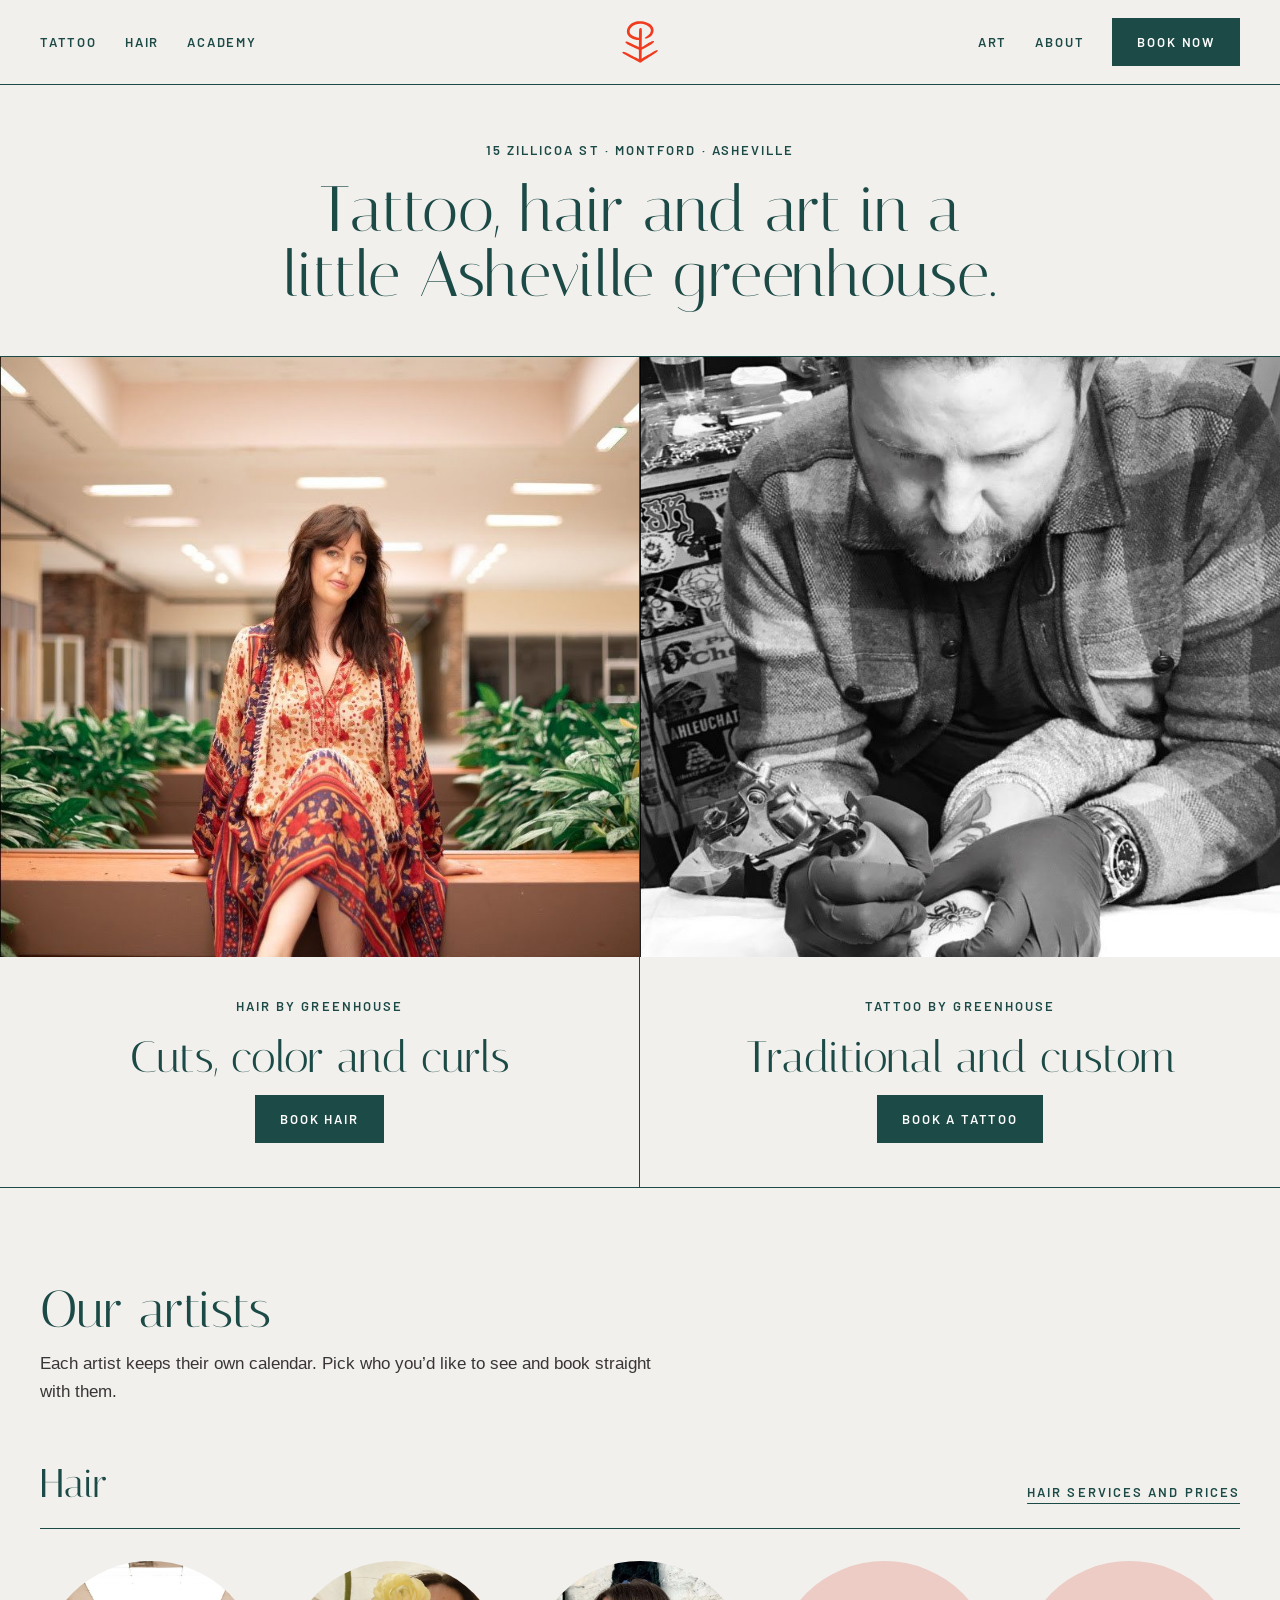
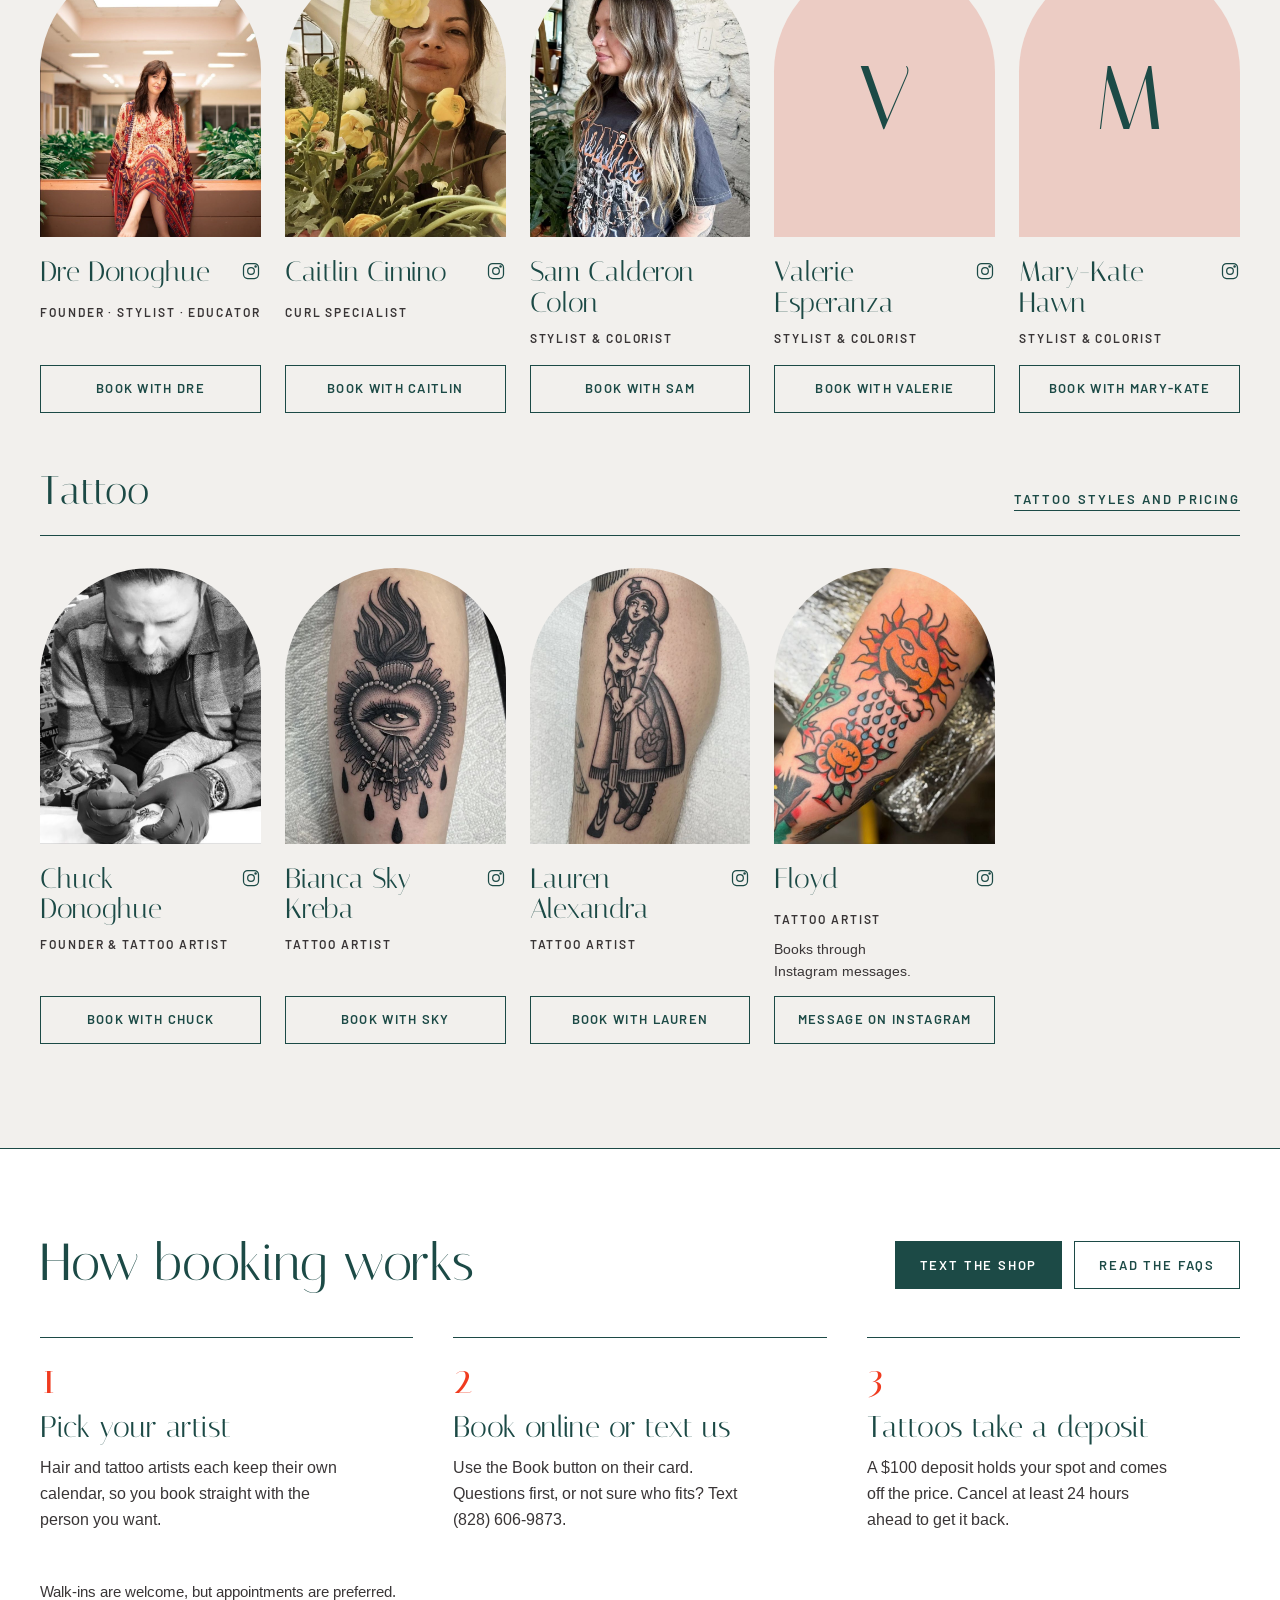
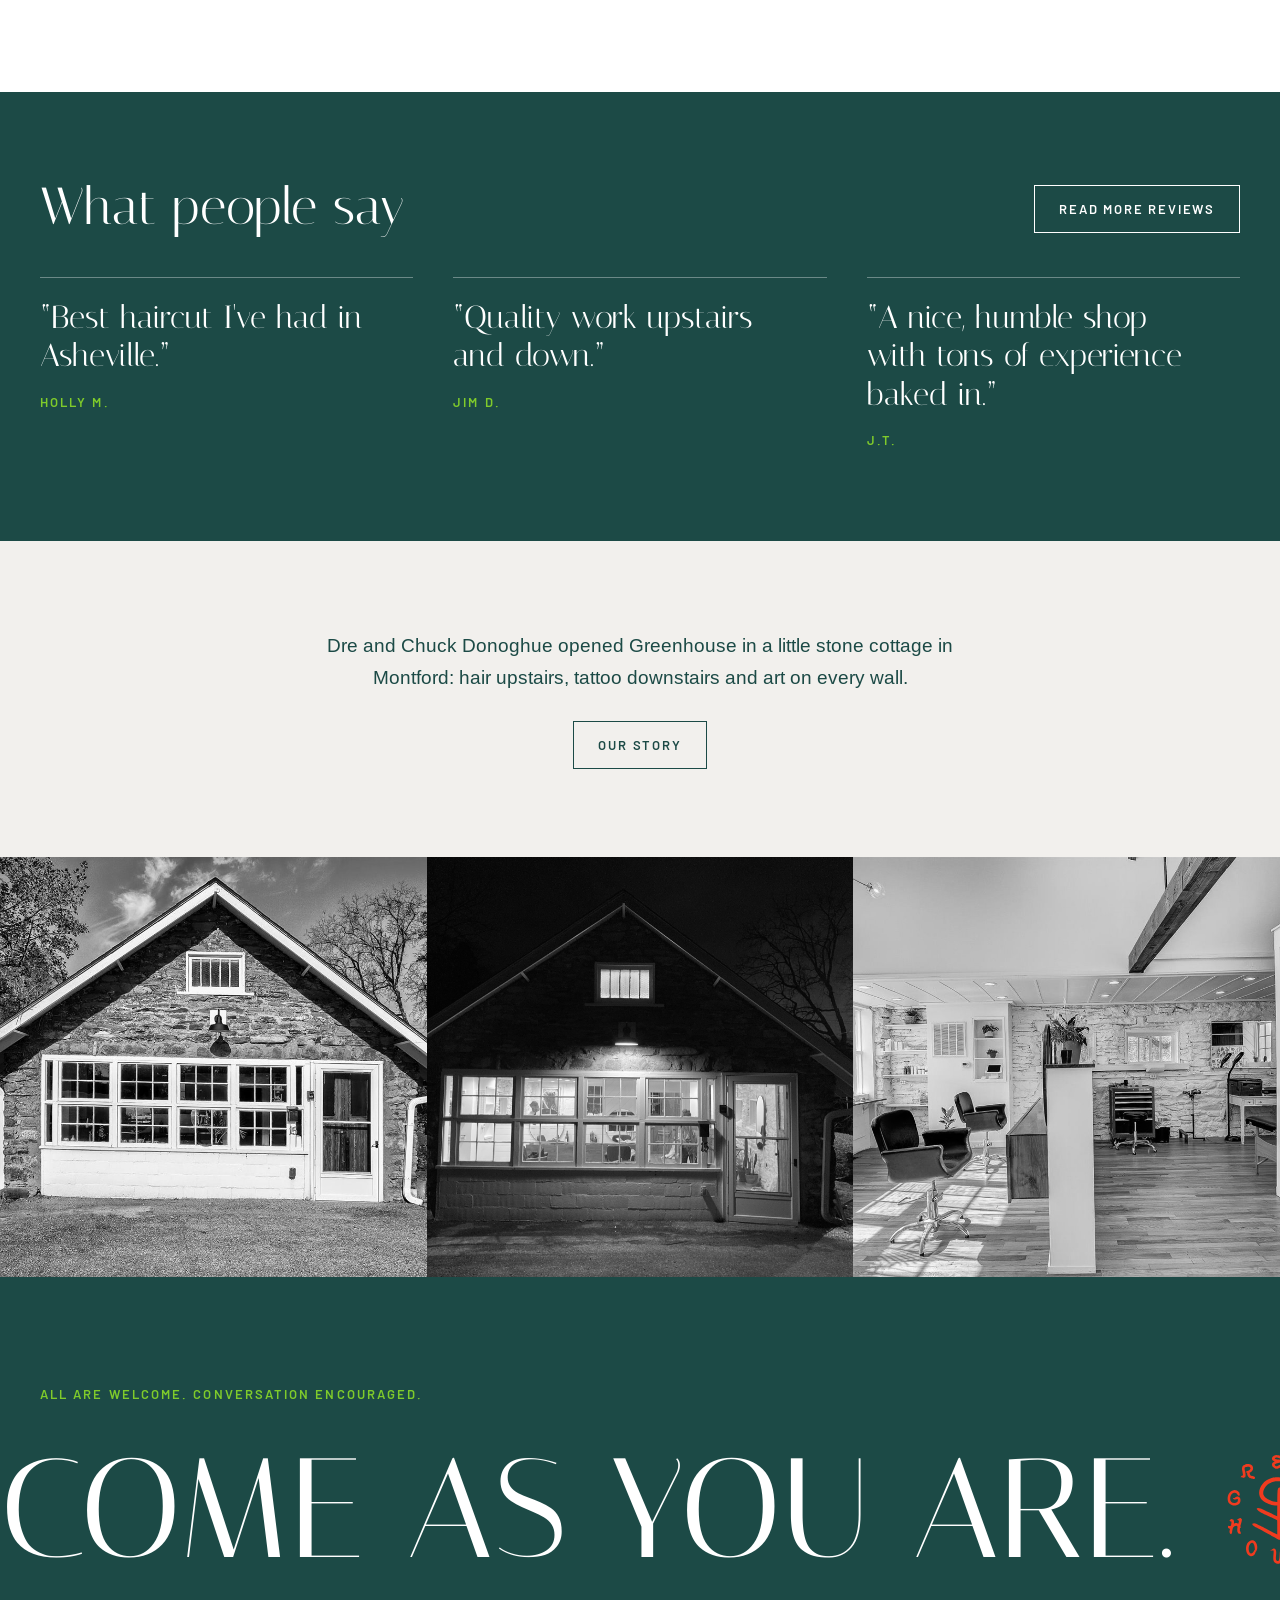
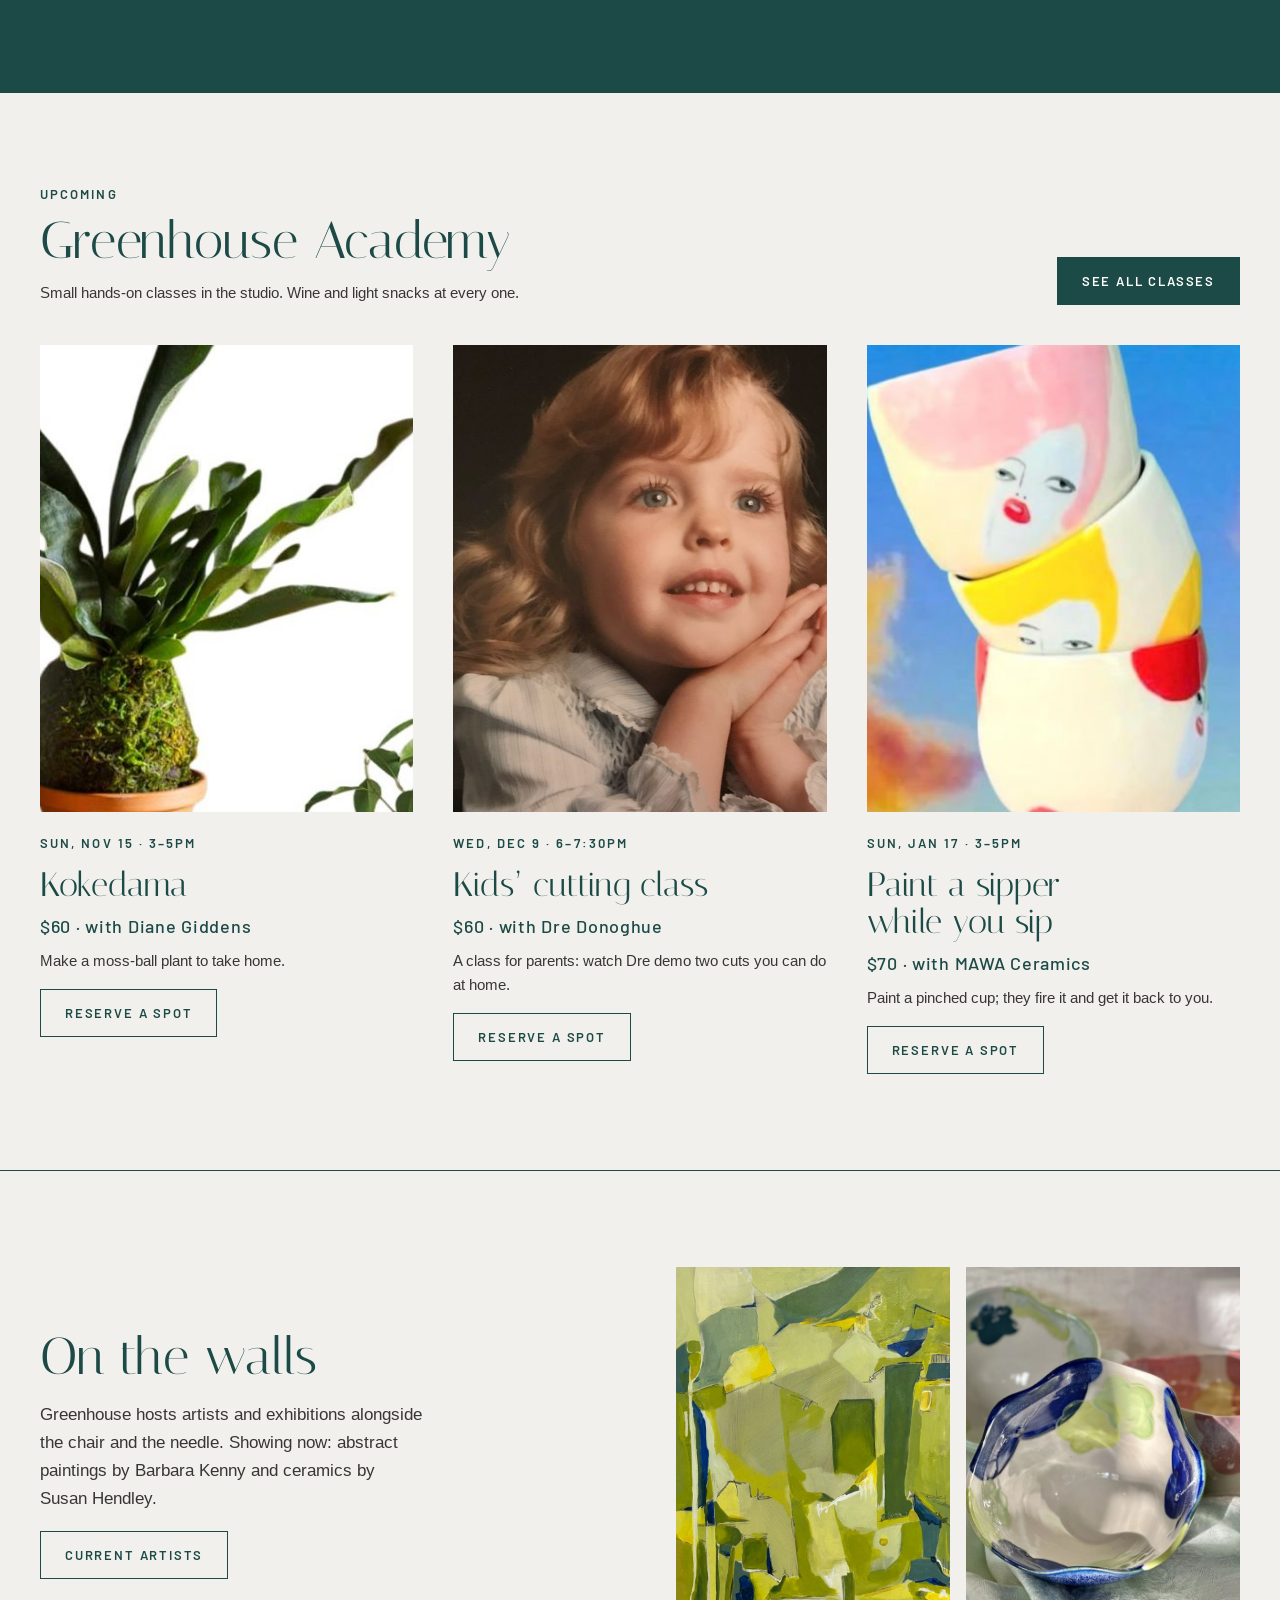
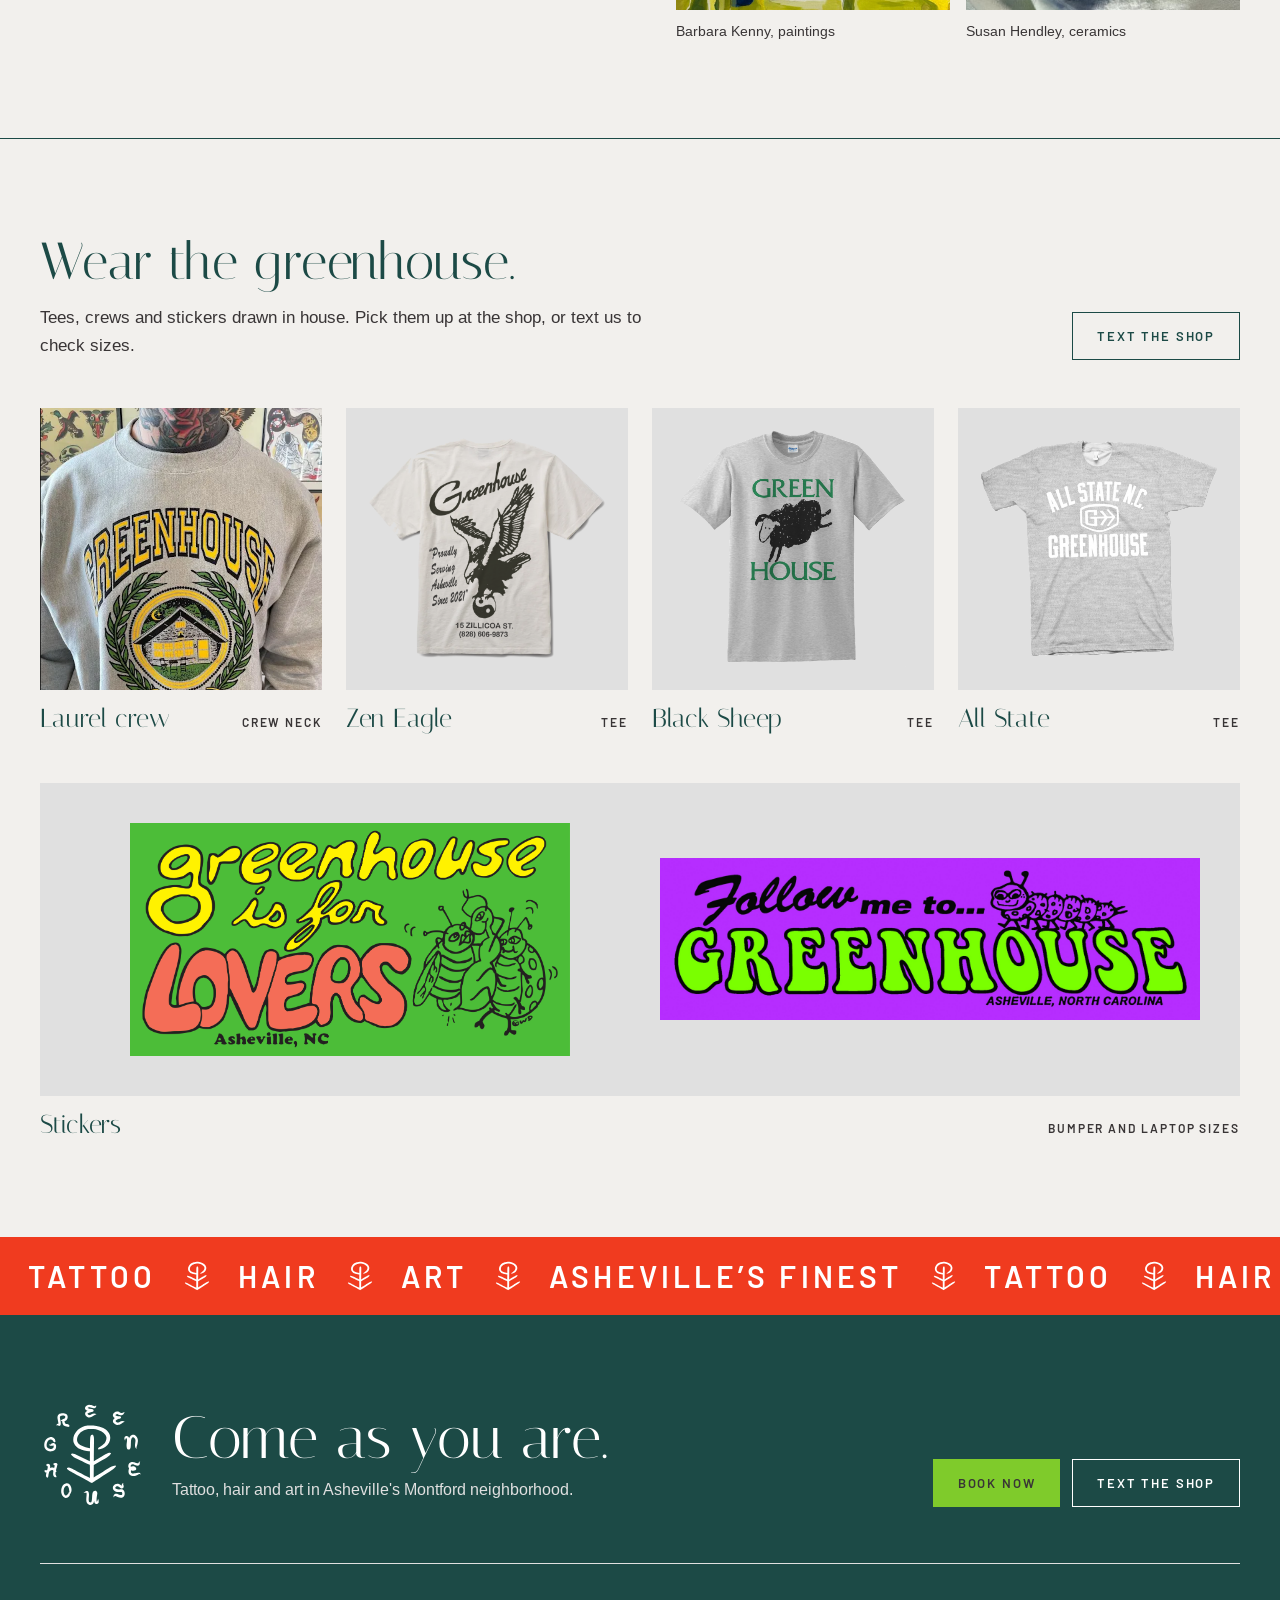
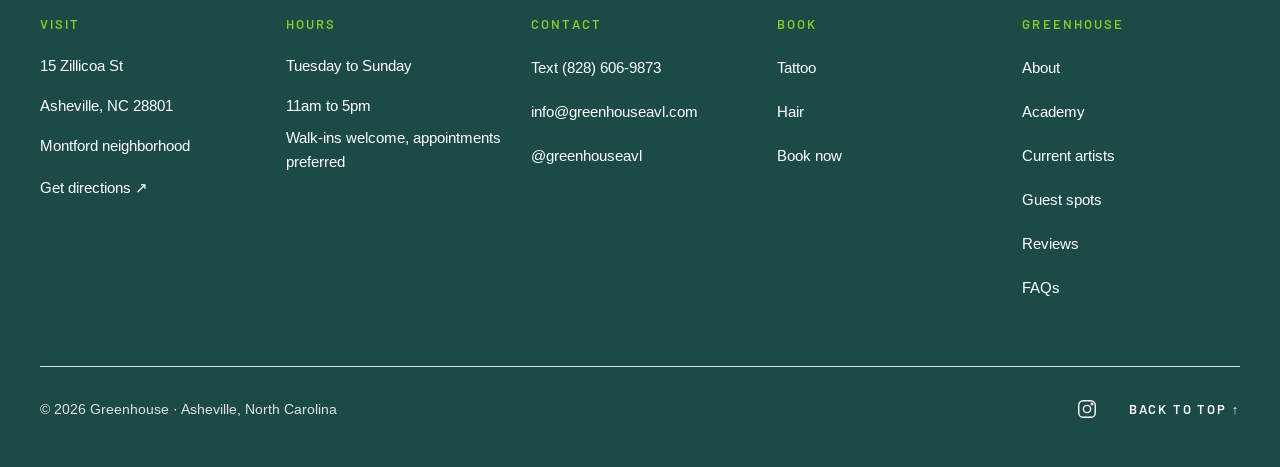
==== commit ba681431: "Polish pass: one footer, button states, working forms, placeholders - Every page shares the homepage" ====
--- a/index.html
+++ b/index.html
@@ -11,6 +11,8 @@
 <link rel="preconnect" href="https://fonts.gstatic.com" crossorigin>
 <link rel="stylesheet" href="https://fonts.googleapis.com/css2?family=Italiana&amp;family=Barlow:wght@400;500;600&amp;family=Arimo:ital,wght@0,400;0,700;1,400&amp;display=swap">
 <link rel="stylesheet" href="css/site.css">
+<link rel="stylesheet" href="css/booking.css">
+<script src="js/booking.js" defer></script>
 <style>
 @media (max-width: 900px){.gh-nav{display:none !important}.gh-menu{display:block !important}.gh-mbar{display:flex !important}}
 @keyframes gh-marquee{from{transform:translateX(0)}to{transform:translateX(-50%)}}
@@ -43,7 +45,7 @@
 <a href="index.html" aria-label="Greenhouse home" style="display: block"><img src="images/greenhouse-mark-vermilion.svg" alt="Greenhouse" style="height: 44px; width: auto; display: block"></a>
 <div style="justify-self: end; display: flex; align-items: center; gap: 28px">
 <nav aria-label="More" class="gh-nav" style="display: flex; align-items: center; gap: 28px"><a href="art.html" style="display: inline-flex; align-items: center; min-height: 44px; font-family: Barlow, Arial, sans-serif; font-weight: 600; letter-spacing: 0.14em; text-transform: uppercase; font-size: 13px; text-decoration: none">Art</a><a href="about.html" style="display: inline-flex; align-items: center; min-height: 44px; font-family: Barlow, Arial, sans-serif; font-weight: 600; letter-spacing: 0.14em; text-transform: uppercase; font-size: 13px; text-decoration: none">About</a></nav>
-<a href="book.html" style="display: inline-flex; align-items: center; justify-content: center; min-height: 48px; padding: 0 24px; box-sizing: border-box; font-family: Barlow, Arial, sans-serif; font-weight: 600; font-size: 13px; letter-spacing: 0.14em; text-transform: uppercase; text-decoration: none; white-space: nowrap; cursor: pointer; background: #1C4A46; color: #FFFFFF; border: 1.5px solid #1C4A46">Book now</a>
+<a class="gh-btn gh-btn--primary" href="book.html" style="display: inline-flex; align-items: center; justify-content: center; min-height: 48px; padding: 0 24px; box-sizing: border-box; font-family: Barlow, Arial, sans-serif; font-weight: 600; font-size: 13px; letter-spacing: 0.14em; text-transform: uppercase; text-decoration: none; white-space: nowrap; cursor: pointer; background: #1C4A46; color: #FFFFFF; border: 1.5px solid #1C4A46" data-book="">Book now</a>
 </div>
 </div>
 </header>
@@ -62,7 +64,7 @@
 <div style="padding: 36px 32px 44px; display: flex; flex-direction: column; align-items: center; gap: 14px; text-align: center">
 <p style="margin: 0; font-family: Barlow, Arial, sans-serif; font-weight: 600; font-size: 13px; letter-spacing: 0.16em; text-transform: uppercase">Hair by Greenhouse</p>
 <h2 style="margin: 0; font-family: Italiana, Georgia, serif; font-weight: 400; font-size: 44px; line-height: 1.1">Cuts, color and curls</h2>
-<a href="#hair-artists" style="display: inline-flex; align-items: center; justify-content: center; min-height: 48px; padding: 0 24px; box-sizing: border-box; font-family: Barlow, Arial, sans-serif; font-weight: 600; font-size: 13px; letter-spacing: 0.14em; text-transform: uppercase; text-decoration: none; white-space: nowrap; cursor: pointer; background: #1C4A46; color: #FFFFFF; border: 1.5px solid #1C4A46">Book hair</a>
+<a class="gh-btn gh-btn--primary" href="book.html" style="display: inline-flex; align-items: center; justify-content: center; min-height: 48px; padding: 0 24px; box-sizing: border-box; font-family: Barlow, Arial, sans-serif; font-weight: 600; font-size: 13px; letter-spacing: 0.14em; text-transform: uppercase; text-decoration: none; white-space: nowrap; cursor: pointer; background: #1C4A46; color: #FFFFFF; border: 1.5px solid #1C4A46" data-book="hair">Book hair</a>
 </div>
 </div>
 <div style="display: flex; flex-direction: column">
@@ -70,7 +72,7 @@
 <div style="padding: 36px 32px 44px; display: flex; flex-direction: column; align-items: center; gap: 14px; text-align: center">
 <p style="margin: 0; font-family: Barlow, Arial, sans-serif; font-weight: 600; font-size: 13px; letter-spacing: 0.16em; text-transform: uppercase">Tattoo by Greenhouse</p>
 <h2 style="margin: 0; font-family: Italiana, Georgia, serif; font-weight: 400; font-size: 44px; line-height: 1.1">Traditional and custom</h2>
-<a href="#tattoo-artists" style="display: inline-flex; align-items: center; justify-content: center; min-height: 48px; padding: 0 24px; box-sizing: border-box; font-family: Barlow, Arial, sans-serif; font-weight: 600; font-size: 13px; letter-spacing: 0.14em; text-transform: uppercase; text-decoration: none; white-space: nowrap; cursor: pointer; background: #1C4A46; color: #FFFFFF; border: 1.5px solid #1C4A46">Book a tattoo</a>
+<a class="gh-btn gh-btn--primary" href="book.html" style="display: inline-flex; align-items: center; justify-content: center; min-height: 48px; padding: 0 24px; box-sizing: border-box; font-family: Barlow, Arial, sans-serif; font-weight: 600; font-size: 13px; letter-spacing: 0.14em; text-transform: uppercase; text-decoration: none; white-space: nowrap; cursor: pointer; background: #1C4A46; color: #FFFFFF; border: 1.5px solid #1C4A46" data-book="tattoo">Book a tattoo</a>
 </div>
 </div>
 </section>
@@ -92,55 +94,55 @@
 <div style="display: flex; flex-direction: column; gap: 6px">
 <div style="display: flex; align-items: flex-start; justify-content: space-between; gap: 8px">
 <h4 class="gh-name" style="margin: 0; padding-top: 6px; font-family: Italiana, Georgia, serif; font-weight: 400; font-size: 28px; line-height: 1.1">Dre Donoghue</h4>
-<a href="https://www.instagram.com/dre_donoghue" aria-label="Dre on Instagram" style="display: inline-flex; align-items: center; justify-content: center; flex: 0 0 44px; width: 44px; height: 44px; margin: -2px -12px 0 0; color: #1C4A46"><svg viewBox="0 0 24 24" width="20" height="20" fill="none" stroke="currentColor" stroke-width="1.5" aria-hidden="true"><rect x="3" y="3" width="18" height="18" rx="5"></rect><circle cx="12" cy="12" r="4"></circle><circle cx="17.5" cy="6.5" r="0.8" fill="currentColor"></circle></svg></a>
+<a href="https://www.instagram.com/dre_donoghue/" aria-label="Dre on Instagram" style="display: inline-flex; align-items: center; justify-content: center; flex: 0 0 44px; width: 44px; height: 44px; margin: -2px -12px 0 0; color: #1C4A46" target="_blank" rel="noopener"><svg viewBox="0 0 24 24" width="20" height="20" fill="none" stroke="currentColor" stroke-width="1.5" aria-hidden="true"><rect x="3" y="3" width="18" height="18" rx="5"></rect><circle cx="12" cy="12" r="4"></circle><circle cx="17.5" cy="6.5" r="0.8" fill="currentColor"></circle></svg></a>
 </div>
 <p style="margin: 0; font-family: Barlow, Arial, sans-serif; font-weight: 600; font-size: 13px; letter-spacing: 0.16em; text-transform: uppercase; font-size: 12px; color: #393536">Founder · stylist · educator</p>
 </div>
-<a href="dre.html" style="display: inline-flex; align-items: center; justify-content: center; min-height: 48px; padding: 8px 12px; box-sizing: border-box; font-family: Barlow, Arial, sans-serif; font-weight: 600; font-size: 13px; letter-spacing: 0.1em; text-transform: uppercase; text-decoration: none; white-space: normal; text-align: center; line-height: 1.3; cursor: pointer; background: transparent; color: #1C4A46; border: 1.5px solid #1C4A46; margin-top: auto; width: 100%">Book with Dre</a>
+<a class="gh-btn gh-btn--outline" href="https://www.vagaro.com/dreatgreenhouse/book-now" style="display: inline-flex; align-items: center; justify-content: center; min-height: 48px; padding: 8px 12px; box-sizing: border-box; font-family: Barlow, Arial, sans-serif; font-weight: 600; font-size: 13px; letter-spacing: 0.1em; text-transform: uppercase; text-decoration: none; white-space: normal; text-align: center; line-height: 1.3; cursor: pointer; background: transparent; color: #1C4A46; border: 1.5px solid #1C4A46; margin-top: auto; width: 100%" target="_blank" rel="noopener">Book with Dre</a>
 </article>
 <article style="display: flex; flex-direction: column; gap: 14px">
 <img src="images/photos/204-Caitlin.jpg" alt="Caitlin Cimino" style="width: 100%; aspect-ratio: 4 / 5; height: auto; object-fit: cover; object-position: 50% 30%; border-radius: 999px 999px 0 0; display: block">
 <div style="display: flex; flex-direction: column; gap: 6px">
 <div style="display: flex; align-items: flex-start; justify-content: space-between; gap: 8px">
 <h4 class="gh-name" style="margin: 0; padding-top: 6px; font-family: Italiana, Georgia, serif; font-weight: 400; font-size: 28px; line-height: 1.1">Caitlin Cimino</h4>
-<a href="#" aria-label="Caitlin on Instagram" style="display: inline-flex; align-items: center; justify-content: center; flex: 0 0 44px; width: 44px; height: 44px; margin: -2px -12px 0 0; color: #1C4A46"><svg viewBox="0 0 24 24" width="20" height="20" fill="none" stroke="currentColor" stroke-width="1.5" aria-hidden="true"><rect x="3" y="3" width="18" height="18" rx="5"></rect><circle cx="12" cy="12" r="4"></circle><circle cx="17.5" cy="6.5" r="0.8" fill="currentColor"></circle></svg></a>
+<a href="https://www.instagram.com/daffodilcurls/" aria-label="Caitlin on Instagram" style="display: inline-flex; align-items: center; justify-content: center; flex: 0 0 44px; width: 44px; height: 44px; margin: -2px -12px 0 0; color: #1C4A46" target="_blank" rel="noopener"><svg viewBox="0 0 24 24" width="20" height="20" fill="none" stroke="currentColor" stroke-width="1.5" aria-hidden="true"><rect x="3" y="3" width="18" height="18" rx="5"></rect><circle cx="12" cy="12" r="4"></circle><circle cx="17.5" cy="6.5" r="0.8" fill="currentColor"></circle></svg></a>
 </div>
 <p style="margin: 0; font-family: Barlow, Arial, sans-serif; font-weight: 600; font-size: 13px; letter-spacing: 0.16em; text-transform: uppercase; font-size: 12px; color: #393536">Curl specialist</p>
 </div>
-<a href="book.html" style="display: inline-flex; align-items: center; justify-content: center; min-height: 48px; padding: 8px 12px; box-sizing: border-box; font-family: Barlow, Arial, sans-serif; font-weight: 600; font-size: 13px; letter-spacing: 0.1em; text-transform: uppercase; text-decoration: none; white-space: normal; text-align: center; line-height: 1.3; cursor: pointer; background: transparent; color: #1C4A46; border: 1.5px solid #1C4A46; margin-top: auto; width: 100%">Book with Caitlin</a>
+<a class="gh-btn gh-btn--outline" href="https://daffodilcurls.square.site" style="display: inline-flex; align-items: center; justify-content: center; min-height: 48px; padding: 8px 12px; box-sizing: border-box; font-family: Barlow, Arial, sans-serif; font-weight: 600; font-size: 13px; letter-spacing: 0.1em; text-transform: uppercase; text-decoration: none; white-space: normal; text-align: center; line-height: 1.3; cursor: pointer; background: transparent; color: #1C4A46; border: 1.5px solid #1C4A46; margin-top: auto; width: 100%" target="_blank" rel="noopener">Book with Caitlin</a>
 </article>
 <article style="display: flex; flex-direction: column; gap: 14px">
 <img src="images/photos/205-IMG_3376.jpg" alt="Hair by Sam Calderon Colon" style="width: 100%; aspect-ratio: 4 / 5; height: auto; object-fit: cover; object-position: 50% 30%; border-radius: 999px 999px 0 0; display: block">
 <div style="display: flex; flex-direction: column; gap: 6px">
 <div style="display: flex; align-items: flex-start; justify-content: space-between; gap: 8px">
 <h4 class="gh-name" style="margin: 0; padding-top: 6px; font-family: Italiana, Georgia, serif; font-weight: 400; font-size: 28px; line-height: 1.1">Sam Calderon Colon</h4>
-<a href="#" aria-label="Sam on Instagram" style="display: inline-flex; align-items: center; justify-content: center; flex: 0 0 44px; width: 44px; height: 44px; margin: -2px -12px 0 0; color: #1C4A46"><svg viewBox="0 0 24 24" width="20" height="20" fill="none" stroke="currentColor" stroke-width="1.5" aria-hidden="true"><rect x="3" y="3" width="18" height="18" rx="5"></rect><circle cx="12" cy="12" r="4"></circle><circle cx="17.5" cy="6.5" r="0.8" fill="currentColor"></circle></svg></a>
+
 </div>
 <p style="margin: 0; font-family: Barlow, Arial, sans-serif; font-weight: 600; font-size: 13px; letter-spacing: 0.16em; text-transform: uppercase; font-size: 12px; color: #393536">Stylist &amp; colorist</p>
 </div>
-<a href="book.html" style="display: inline-flex; align-items: center; justify-content: center; min-height: 48px; padding: 8px 12px; box-sizing: border-box; font-family: Barlow, Arial, sans-serif; font-weight: 600; font-size: 13px; letter-spacing: 0.1em; text-transform: uppercase; text-decoration: none; white-space: normal; text-align: center; line-height: 1.3; cursor: pointer; background: transparent; color: #1C4A46; border: 1.5px solid #1C4A46; margin-top: auto; width: 100%">Book with Sam</a>
+<a class="gh-btn gh-btn--outline" href="https://sam-at-greenhouse.square.site/" style="display: inline-flex; align-items: center; justify-content: center; min-height: 48px; padding: 8px 12px; box-sizing: border-box; font-family: Barlow, Arial, sans-serif; font-weight: 600; font-size: 13px; letter-spacing: 0.1em; text-transform: uppercase; text-decoration: none; white-space: normal; text-align: center; line-height: 1.3; cursor: pointer; background: transparent; color: #1C4A46; border: 1.5px solid #1C4A46; margin-top: auto; width: 100%" target="_blank" rel="noopener">Book with Sam</a>
 </article>
 <article style="display: flex; flex-direction: column; gap: 14px">
 <div role="img" aria-label="Valerie Esperanza" style="width: 100%; aspect-ratio: 4 / 5; border-radius: 999px 999px 0 0; background: #ECCCC4; display: flex; align-items: center; justify-content: center"><span aria-hidden="true" style="font-family: Italiana, Georgia, serif; font-size: clamp(64px, 7vw, 112px); line-height: 1; color: #1C4A46">V</span></div>
 <div style="display: flex; flex-direction: column; gap: 6px">
 <div style="display: flex; align-items: flex-start; justify-content: space-between; gap: 8px">
 <h4 class="gh-name" style="margin: 0; padding-top: 6px; font-family: Italiana, Georgia, serif; font-weight: 400; font-size: 28px; line-height: 1.1">Valerie Esperanza</h4>
-<a href="#" aria-label="Valerie on Instagram" style="display: inline-flex; align-items: center; justify-content: center; flex: 0 0 44px; width: 44px; height: 44px; margin: -2px -12px 0 0; color: #1C4A46"><svg viewBox="0 0 24 24" width="20" height="20" fill="none" stroke="currentColor" stroke-width="1.5" aria-hidden="true"><rect x="3" y="3" width="18" height="18" rx="5"></rect><circle cx="12" cy="12" r="4"></circle><circle cx="17.5" cy="6.5" r="0.8" fill="currentColor"></circle></svg></a>
+<a href="https://www.instagram.com/valerieesperanza/" aria-label="Valerie on Instagram" style="display: inline-flex; align-items: center; justify-content: center; flex: 0 0 44px; width: 44px; height: 44px; margin: -2px -12px 0 0; color: #1C4A46" target="_blank" rel="noopener"><svg viewBox="0 0 24 24" width="20" height="20" fill="none" stroke="currentColor" stroke-width="1.5" aria-hidden="true"><rect x="3" y="3" width="18" height="18" rx="5"></rect><circle cx="12" cy="12" r="4"></circle><circle cx="17.5" cy="6.5" r="0.8" fill="currentColor"></circle></svg></a>
 </div>
 <p style="margin: 0; font-family: Barlow, Arial, sans-serif; font-weight: 600; font-size: 13px; letter-spacing: 0.16em; text-transform: uppercase; font-size: 12px; color: #393536">Stylist &amp; colorist</p>
 </div>
-<a href="book.html" style="display: inline-flex; align-items: center; justify-content: center; min-height: 48px; padding: 8px 12px; box-sizing: border-box; font-family: Barlow, Arial, sans-serif; font-weight: 600; font-size: 13px; letter-spacing: 0.1em; text-transform: uppercase; text-decoration: none; white-space: normal; text-align: center; line-height: 1.3; cursor: pointer; background: transparent; color: #1C4A46; border: 1.5px solid #1C4A46; margin-top: auto; width: 100%">Book with Valerie</a>
+<a class="gh-btn gh-btn--outline" href="https://valerieesperanza.glossgenius.com" style="display: inline-flex; align-items: center; justify-content: center; min-height: 48px; padding: 8px 12px; box-sizing: border-box; font-family: Barlow, Arial, sans-serif; font-weight: 600; font-size: 13px; letter-spacing: 0.1em; text-transform: uppercase; text-decoration: none; white-space: normal; text-align: center; line-height: 1.3; cursor: pointer; background: transparent; color: #1C4A46; border: 1.5px solid #1C4A46; margin-top: auto; width: 100%" target="_blank" rel="noopener">Book with Valerie</a>
 </article>
 <article style="display: flex; flex-direction: column; gap: 14px">
 <div role="img" aria-label="Mary-Kate Hawn" style="width: 100%; aspect-ratio: 4 / 5; border-radius: 999px 999px 0 0; background: #ECCCC4; display: flex; align-items: center; justify-content: center"><span aria-hidden="true" style="font-family: Italiana, Georgia, serif; font-size: clamp(64px, 7vw, 112px); line-height: 1; color: #1C4A46">M</span></div>
 <div style="display: flex; flex-direction: column; gap: 6px">
 <div style="display: flex; align-items: flex-start; justify-content: space-between; gap: 8px">
 <h4 class="gh-name" style="margin: 0; padding-top: 6px; font-family: Italiana, Georgia, serif; font-weight: 400; font-size: 28px; line-height: 1.1">Mary-Kate Hawn</h4>
-<a href="#" aria-label="Mary-Kate on Instagram" style="display: inline-flex; align-items: center; justify-content: center; flex: 0 0 44px; width: 44px; height: 44px; margin: -2px -12px 0 0; color: #1C4A46"><svg viewBox="0 0 24 24" width="20" height="20" fill="none" stroke="currentColor" stroke-width="1.5" aria-hidden="true"><rect x="3" y="3" width="18" height="18" rx="5"></rect><circle cx="12" cy="12" r="4"></circle><circle cx="17.5" cy="6.5" r="0.8" fill="currentColor"></circle></svg></a>
+<a href="https://www.instagram.com/marykatedoeshair/" aria-label="Mary-Kate on Instagram" style="display: inline-flex; align-items: center; justify-content: center; flex: 0 0 44px; width: 44px; height: 44px; margin: -2px -12px 0 0; color: #1C4A46" target="_blank" rel="noopener"><svg viewBox="0 0 24 24" width="20" height="20" fill="none" stroke="currentColor" stroke-width="1.5" aria-hidden="true"><rect x="3" y="3" width="18" height="18" rx="5"></rect><circle cx="12" cy="12" r="4"></circle><circle cx="17.5" cy="6.5" r="0.8" fill="currentColor"></circle></svg></a>
 </div>
 <p style="margin: 0; font-family: Barlow, Arial, sans-serif; font-weight: 600; font-size: 13px; letter-spacing: 0.16em; text-transform: uppercase; font-size: 12px; color: #393536">Stylist &amp; colorist</p>
 </div>
-<a href="book.html" style="display: inline-flex; align-items: center; justify-content: center; min-height: 48px; padding: 8px 12px; box-sizing: border-box; font-family: Barlow, Arial, sans-serif; font-weight: 600; font-size: 13px; letter-spacing: 0.1em; text-transform: uppercase; text-decoration: none; white-space: normal; text-align: center; line-height: 1.3; cursor: pointer; background: transparent; color: #1C4A46; border: 1.5px solid #1C4A46; margin-top: auto; width: 100%">Book with Mary‑Kate</a>
+<a class="gh-btn gh-btn--outline" href="https://marykatedoeshair.square.site" style="display: inline-flex; align-items: center; justify-content: center; min-height: 48px; padding: 8px 12px; box-sizing: border-box; font-family: Barlow, Arial, sans-serif; font-weight: 600; font-size: 13px; letter-spacing: 0.1em; text-transform: uppercase; text-decoration: none; white-space: normal; text-align: center; line-height: 1.3; cursor: pointer; background: transparent; color: #1C4A46; border: 1.5px solid #1C4A46; margin-top: auto; width: 100%" target="_blank" rel="noopener">Book with Mary‑Kate</a>
 </article>
 </div>
 </div>
@@ -155,44 +157,44 @@
 <div style="display: flex; flex-direction: column; gap: 6px">
 <div style="display: flex; align-items: flex-start; justify-content: space-between; gap: 8px">
 <h4 class="gh-name" style="margin: 0; padding-top: 6px; font-family: Italiana, Georgia, serif; font-weight: 400; font-size: 28px; line-height: 1.1">Chuck Donoghue</h4>
-<a href="https://www.instagram.com/chuckdtattoos" aria-label="Chuck on Instagram" style="display: inline-flex; align-items: center; justify-content: center; flex: 0 0 44px; width: 44px; height: 44px; margin: -2px -12px 0 0; color: #1C4A46"><svg viewBox="0 0 24 24" width="20" height="20" fill="none" stroke="currentColor" stroke-width="1.5" aria-hidden="true"><rect x="3" y="3" width="18" height="18" rx="5"></rect><circle cx="12" cy="12" r="4"></circle><circle cx="17.5" cy="6.5" r="0.8" fill="currentColor"></circle></svg></a>
+<a href="https://www.instagram.com/chuckdtattoos/" aria-label="Chuck on Instagram" style="display: inline-flex; align-items: center; justify-content: center; flex: 0 0 44px; width: 44px; height: 44px; margin: -2px -12px 0 0; color: #1C4A46" target="_blank" rel="noopener"><svg viewBox="0 0 24 24" width="20" height="20" fill="none" stroke="currentColor" stroke-width="1.5" aria-hidden="true"><rect x="3" y="3" width="18" height="18" rx="5"></rect><circle cx="12" cy="12" r="4"></circle><circle cx="17.5" cy="6.5" r="0.8" fill="currentColor"></circle></svg></a>
 </div>
 <p style="margin: 0; font-family: Barlow, Arial, sans-serif; font-weight: 600; font-size: 13px; letter-spacing: 0.16em; text-transform: uppercase; font-size: 12px; color: #393536">Founder &amp; tattoo artist</p>
 </div>
-<a href="chuck.html" style="display: inline-flex; align-items: center; justify-content: center; min-height: 48px; padding: 8px 12px; box-sizing: border-box; font-family: Barlow, Arial, sans-serif; font-weight: 600; font-size: 13px; letter-spacing: 0.1em; text-transform: uppercase; text-decoration: none; white-space: normal; text-align: center; line-height: 1.3; cursor: pointer; background: transparent; color: #1C4A46; border: 1.5px solid #1C4A46; margin-top: auto; width: 100%">Book with Chuck</a>
+<a class="gh-btn gh-btn--outline" href="book.html" style="display: inline-flex; align-items: center; justify-content: center; min-height: 48px; padding: 8px 12px; box-sizing: border-box; font-family: Barlow, Arial, sans-serif; font-weight: 600; font-size: 13px; letter-spacing: 0.1em; text-transform: uppercase; text-decoration: none; white-space: normal; text-align: center; line-height: 1.3; cursor: pointer; background: transparent; color: #1C4A46; border: 1.5px solid #1C4A46; margin-top: auto; width: 100%" data-book="request:chuck">Book with Chuck</a>
 </article>
 <article style="display: flex; flex-direction: column; gap: 14px">
 <img src="images/photos/073-IMG_3117.jpg" alt="Tattoo by Bianca Sky Kreba" style="width: 100%; aspect-ratio: 4 / 5; height: auto; object-fit: cover; object-position: 50% 50%; border-radius: 999px 999px 0 0; display: block">
 <div style="display: flex; flex-direction: column; gap: 6px">
 <div style="display: flex; align-items: flex-start; justify-content: space-between; gap: 8px">
 <h4 class="gh-name" style="margin: 0; padding-top: 6px; font-family: Italiana, Georgia, serif; font-weight: 400; font-size: 28px; line-height: 1.1">Bianca Sky Kreba</h4>
-<a href="#" aria-label="Bianca Sky on Instagram" style="display: inline-flex; align-items: center; justify-content: center; flex: 0 0 44px; width: 44px; height: 44px; margin: -2px -12px 0 0; color: #1C4A46"><svg viewBox="0 0 24 24" width="20" height="20" fill="none" stroke="currentColor" stroke-width="1.5" aria-hidden="true"><rect x="3" y="3" width="18" height="18" rx="5"></rect><circle cx="12" cy="12" r="4"></circle><circle cx="17.5" cy="6.5" r="0.8" fill="currentColor"></circle></svg></a>
+<a href="https://www.instagram.com/tattoosbysky/" aria-label="Bianca Sky on Instagram" style="display: inline-flex; align-items: center; justify-content: center; flex: 0 0 44px; width: 44px; height: 44px; margin: -2px -12px 0 0; color: #1C4A46" target="_blank" rel="noopener"><svg viewBox="0 0 24 24" width="20" height="20" fill="none" stroke="currentColor" stroke-width="1.5" aria-hidden="true"><rect x="3" y="3" width="18" height="18" rx="5"></rect><circle cx="12" cy="12" r="4"></circle><circle cx="17.5" cy="6.5" r="0.8" fill="currentColor"></circle></svg></a>
 </div>
 <p style="margin: 0; font-family: Barlow, Arial, sans-serif; font-weight: 600; font-size: 13px; letter-spacing: 0.16em; text-transform: uppercase; font-size: 12px; color: #393536">Tattoo artist</p>
 </div>
-<a href="book.html" style="display: inline-flex; align-items: center; justify-content: center; min-height: 48px; padding: 8px 12px; box-sizing: border-box; font-family: Barlow, Arial, sans-serif; font-weight: 600; font-size: 13px; letter-spacing: 0.1em; text-transform: uppercase; text-decoration: none; white-space: normal; text-align: center; line-height: 1.3; cursor: pointer; background: transparent; color: #1C4A46; border: 1.5px solid #1C4A46; margin-top: auto; width: 100%">Book with Sky</a>
+<a class="gh-btn gh-btn--outline" href="book.html" style="display: inline-flex; align-items: center; justify-content: center; min-height: 48px; padding: 8px 12px; box-sizing: border-box; font-family: Barlow, Arial, sans-serif; font-weight: 600; font-size: 13px; letter-spacing: 0.1em; text-transform: uppercase; text-decoration: none; white-space: normal; text-align: center; line-height: 1.3; cursor: pointer; background: transparent; color: #1C4A46; border: 1.5px solid #1C4A46; margin-top: auto; width: 100%" data-book="request:sky">Book with Sky</a>
 </article>
 <article style="display: flex; flex-direction: column; gap: 14px">
 <img src="images/photos/035-IMG_3381.jpg" alt="Tattoo by Lauren Alexandra" style="width: 100%; aspect-ratio: 4 / 5; height: auto; object-fit: cover; object-position: 50% 50%; border-radius: 999px 999px 0 0; display: block">
 <div style="display: flex; flex-direction: column; gap: 6px">
 <div style="display: flex; align-items: flex-start; justify-content: space-between; gap: 8px">
 <h4 class="gh-name" style="margin: 0; padding-top: 6px; font-family: Italiana, Georgia, serif; font-weight: 400; font-size: 28px; line-height: 1.1">Lauren Alexandra</h4>
-<a href="#" aria-label="Lauren on Instagram" style="display: inline-flex; align-items: center; justify-content: center; flex: 0 0 44px; width: 44px; height: 44px; margin: -2px -12px 0 0; color: #1C4A46"><svg viewBox="0 0 24 24" width="20" height="20" fill="none" stroke="currentColor" stroke-width="1.5" aria-hidden="true"><rect x="3" y="3" width="18" height="18" rx="5"></rect><circle cx="12" cy="12" r="4"></circle><circle cx="17.5" cy="6.5" r="0.8" fill="currentColor"></circle></svg></a>
+<a href="https://www.instagram.com/laurenalexandralux/" aria-label="Lauren on Instagram" style="display: inline-flex; align-items: center; justify-content: center; flex: 0 0 44px; width: 44px; height: 44px; margin: -2px -12px 0 0; color: #1C4A46" target="_blank" rel="noopener"><svg viewBox="0 0 24 24" width="20" height="20" fill="none" stroke="currentColor" stroke-width="1.5" aria-hidden="true"><rect x="3" y="3" width="18" height="18" rx="5"></rect><circle cx="12" cy="12" r="4"></circle><circle cx="17.5" cy="6.5" r="0.8" fill="currentColor"></circle></svg></a>
 </div>
 <p style="margin: 0; font-family: Barlow, Arial, sans-serif; font-weight: 600; font-size: 13px; letter-spacing: 0.16em; text-transform: uppercase; font-size: 12px; color: #393536">Tattoo artist</p>
 </div>
-<a href="book.html" style="display: inline-flex; align-items: center; justify-content: center; min-height: 48px; padding: 8px 12px; box-sizing: border-box; font-family: Barlow, Arial, sans-serif; font-weight: 600; font-size: 13px; letter-spacing: 0.1em; text-transform: uppercase; text-decoration: none; white-space: normal; text-align: center; line-height: 1.3; cursor: pointer; background: transparent; color: #1C4A46; border: 1.5px solid #1C4A46; margin-top: auto; width: 100%">Book with Lauren</a>
+<a class="gh-btn gh-btn--outline" href="book.html" style="display: inline-flex; align-items: center; justify-content: center; min-height: 48px; padding: 8px 12px; box-sizing: border-box; font-family: Barlow, Arial, sans-serif; font-weight: 600; font-size: 13px; letter-spacing: 0.1em; text-transform: uppercase; text-decoration: none; white-space: normal; text-align: center; line-height: 1.3; cursor: pointer; background: transparent; color: #1C4A46; border: 1.5px solid #1C4A46; margin-top: auto; width: 100%" data-book="request:lauren">Book with Lauren</a>
 </article>
 <article style="display: flex; flex-direction: column; gap: 14px">
 <img src="images/photos/247-IMG_2830.jpg" alt="Tattoo by Floyd" style="width: 100%; aspect-ratio: 4 / 5; height: auto; object-fit: cover; object-position: 50% 50%; border-radius: 999px 999px 0 0; display: block">
 <div style="display: flex; flex-direction: column; gap: 6px">
 <div style="display: flex; align-items: flex-start; justify-content: space-between; gap: 8px">
 <h4 class="gh-name" style="margin: 0; padding-top: 6px; font-family: Italiana, Georgia, serif; font-weight: 400; font-size: 28px; line-height: 1.1">Floyd</h4>
-<a href="#" aria-label="Floyd on Instagram" style="display: inline-flex; align-items: center; justify-content: center; flex: 0 0 44px; width: 44px; height: 44px; margin: -2px -12px 0 0; color: #1C4A46"><svg viewBox="0 0 24 24" width="20" height="20" fill="none" stroke="currentColor" stroke-width="1.5" aria-hidden="true"><rect x="3" y="3" width="18" height="18" rx="5"></rect><circle cx="12" cy="12" r="4"></circle><circle cx="17.5" cy="6.5" r="0.8" fill="currentColor"></circle></svg></a>
+<a href="https://www.instagram.com/floydgoodfolk/" aria-label="Floyd on Instagram" style="display: inline-flex; align-items: center; justify-content: center; flex: 0 0 44px; width: 44px; height: 44px; margin: -2px -12px 0 0; color: #1C4A46" target="_blank" rel="noopener"><svg viewBox="0 0 24 24" width="20" height="20" fill="none" stroke="currentColor" stroke-width="1.5" aria-hidden="true"><rect x="3" y="3" width="18" height="18" rx="5"></rect><circle cx="12" cy="12" r="4"></circle><circle cx="17.5" cy="6.5" r="0.8" fill="currentColor"></circle></svg></a>
 </div>
 <p style="margin: 0; font-family: Barlow, Arial, sans-serif; font-weight: 600; font-size: 13px; letter-spacing: 0.16em; text-transform: uppercase; font-size: 12px; color: #393536">Tattoo artist</p><p style="margin: 0; font-size: 14px; line-height: 22px; color: #393536">Books through Instagram messages.</p>
 </div>
-<a href="#" style="display: inline-flex; align-items: center; justify-content: center; min-height: 48px; padding: 8px 12px; box-sizing: border-box; font-family: Barlow, Arial, sans-serif; font-weight: 600; font-size: 13px; letter-spacing: 0.1em; text-transform: uppercase; text-decoration: none; white-space: normal; text-align: center; line-height: 1.3; cursor: pointer; background: transparent; color: #1C4A46; border: 1.5px solid #1C4A46; margin-top: auto; width: 100%">Message on Instagram</a>
+<a class="gh-btn gh-btn--outline" href="https://www.instagram.com/floydgoodfolk/" style="display: inline-flex; align-items: center; justify-content: center; min-height: 48px; padding: 8px 12px; box-sizing: border-box; font-family: Barlow, Arial, sans-serif; font-weight: 600; font-size: 13px; letter-spacing: 0.1em; text-transform: uppercase; text-decoration: none; white-space: normal; text-align: center; line-height: 1.3; cursor: pointer; background: transparent; color: #1C4A46; border: 1.5px solid #1C4A46; margin-top: auto; width: 100%" target="_blank" rel="noopener">Message on Instagram</a>
 </article>
 </div>
 </div>
@@ -203,7 +205,7 @@
 <div style="max-width: 1280px; margin: 0 auto; padding: 88px 40px; display: flex; flex-direction: column; gap: 48px">
 <div style="display: flex; flex-wrap: wrap; justify-content: space-between; align-items: flex-end; gap: 24px 48px">
 <h2 id="booking-heading" style="margin: 0; font-family: Italiana, Georgia, serif; font-weight: 400; font-size: 52px; line-height: 1">How booking works</h2>
-<div style="display: flex; flex-wrap: wrap; gap: 12px"><a href="sms:+18286069873" style="display: inline-flex; align-items: center; justify-content: center; min-height: 48px; padding: 0 24px; box-sizing: border-box; font-family: Barlow, Arial, sans-serif; font-weight: 600; font-size: 13px; letter-spacing: 0.14em; text-transform: uppercase; text-decoration: none; white-space: nowrap; cursor: pointer; background: #1C4A46; color: #FFFFFF; border: 1.5px solid #1C4A46">Text the shop</a><a href="faqs.html" style="display: inline-flex; align-items: center; justify-content: center; min-height: 48px; padding: 0 24px; box-sizing: border-box; font-family: Barlow, Arial, sans-serif; font-weight: 600; font-size: 13px; letter-spacing: 0.14em; text-transform: uppercase; text-decoration: none; white-space: nowrap; cursor: pointer; background: transparent; color: #1C4A46; border: 1.5px solid #1C4A46">Read the FAQs</a></div>
+<div style="display: flex; flex-wrap: wrap; gap: 12px"><a class="gh-btn gh-btn--primary" href="sms:+18286069873" style="display: inline-flex; align-items: center; justify-content: center; min-height: 48px; padding: 0 24px; box-sizing: border-box; font-family: Barlow, Arial, sans-serif; font-weight: 600; font-size: 13px; letter-spacing: 0.14em; text-transform: uppercase; text-decoration: none; white-space: nowrap; cursor: pointer; background: #1C4A46; color: #FFFFFF; border: 1.5px solid #1C4A46">Text the shop</a><a class="gh-btn gh-btn--outline" href="faqs.html" style="display: inline-flex; align-items: center; justify-content: center; min-height: 48px; padding: 0 24px; box-sizing: border-box; font-family: Barlow, Arial, sans-serif; font-weight: 600; font-size: 13px; letter-spacing: 0.14em; text-transform: uppercase; text-decoration: none; white-space: nowrap; cursor: pointer; background: transparent; color: #1C4A46; border: 1.5px solid #1C4A46">Read the FAQs</a></div>
 </div>
 <ol class="gh-steps" style="margin: 0; padding: 0; list-style: none">
 <li><div style="display: flex; flex-direction: column; gap: 10px; padding-top: 18px; border-top: 1px solid #1C4A46">
@@ -230,7 +232,7 @@
 <div style="max-width: 1280px; margin: 0 auto; padding: 88px 40px; display: flex; flex-direction: column; gap: 44px">
 <div style="display: flex; flex-wrap: wrap; justify-content: space-between; align-items: flex-end; gap: 24px">
 <h2 id="reviews-heading" style="margin: 0; font-family: Italiana, Georgia, serif; font-weight: 400; font-size: 52px; line-height: 1">What people say</h2>
-<a href="reviews.html" style="display: inline-flex; align-items: center; justify-content: center; min-height: 48px; padding: 0 24px; box-sizing: border-box; font-family: Barlow, Arial, sans-serif; font-weight: 600; font-size: 13px; letter-spacing: 0.14em; text-transform: uppercase; text-decoration: none; white-space: nowrap; cursor: pointer; background: transparent; color: #FFFFFF; border: 1.5px solid #FFFFFF">Read more reviews</a>
+<a class="gh-btn gh-btn--outline-light" href="reviews.html" style="display: inline-flex; align-items: center; justify-content: center; min-height: 48px; padding: 0 24px; box-sizing: border-box; font-family: Barlow, Arial, sans-serif; font-weight: 600; font-size: 13px; letter-spacing: 0.14em; text-transform: uppercase; text-decoration: none; white-space: nowrap; cursor: pointer; background: transparent; color: #FFFFFF; border: 1.5px solid #FFFFFF">Read more reviews</a>
 </div>
 <div style="display: grid; grid-template-columns: repeat(auto-fit, minmax(min(100%, 300px), 1fr)); gap: 32px 40px">
 <figure style="margin: 0; display: flex; flex-direction: column; gap: 14px; padding-top: 20px; border-top: 1px solid rgba(255, 255, 255, 0.35)">
@@ -249,7 +251,7 @@
 
 <section style="max-width: 700px; margin: 0 auto; padding: 88px 32px; display: flex; flex-direction: column; align-items: center; gap: 28px; text-align: center">
 <p style="margin: 0; font-size: 19px; line-height: 32px">Dre and Chuck Donoghue opened Greenhouse in a little stone cottage in Montford: hair upstairs, tattoo downstairs and art on every wall.</p>
-<a href="about.html" style="display: inline-flex; align-items: center; justify-content: center; min-height: 48px; padding: 0 24px; box-sizing: border-box; font-family: Barlow, Arial, sans-serif; font-weight: 600; font-size: 13px; letter-spacing: 0.14em; text-transform: uppercase; text-decoration: none; white-space: nowrap; cursor: pointer; background: transparent; color: #1C4A46; border: 1.5px solid #1C4A46">Our story</a>
+<a class="gh-btn gh-btn--outline" href="about.html" style="display: inline-flex; align-items: center; justify-content: center; min-height: 48px; padding: 0 24px; box-sizing: border-box; font-family: Barlow, Arial, sans-serif; font-weight: 600; font-size: 13px; letter-spacing: 0.14em; text-transform: uppercase; text-decoration: none; white-space: nowrap; cursor: pointer; background: transparent; color: #1C4A46; border: 1.5px solid #1C4A46">Our story</a>
 </section>
 
 <section aria-label="The house" style="display: grid; grid-template-columns: repeat(auto-fit, minmax(min(100%, 300px), 1fr))">
@@ -278,7 +280,7 @@
 <h2 id="classes-heading" style="margin: 0; font-family: Italiana, Georgia, serif; font-weight: 400; font-size: 52px; line-height: 1">Greenhouse Academy</h2>
 <p style="margin: 6px 0 0; font-size: 15px; line-height: 24px; color: #393536">Small hands-on classes in the studio. Wine and light snacks at every one.</p>
 </div>
-<a href="academy.html" style="display: inline-flex; align-items: center; justify-content: center; min-height: 48px; padding: 0 24px; box-sizing: border-box; font-family: Barlow, Arial, sans-serif; font-weight: 600; font-size: 13px; letter-spacing: 0.14em; text-transform: uppercase; text-decoration: none; white-space: nowrap; cursor: pointer; background: #1C4A46; color: #FFFFFF; border: 1.5px solid #1C4A46">See all classes</a>
+<a class="gh-btn gh-btn--primary" href="academy.html" style="display: inline-flex; align-items: center; justify-content: center; min-height: 48px; padding: 0 24px; box-sizing: border-box; font-family: Barlow, Arial, sans-serif; font-weight: 600; font-size: 13px; letter-spacing: 0.14em; text-transform: uppercase; text-decoration: none; white-space: nowrap; cursor: pointer; background: #1C4A46; color: #FFFFFF; border: 1.5px solid #1C4A46">See all classes</a>
 </div>
 <div style="width: 100%; display: grid; grid-template-columns: repeat(auto-fit, minmax(min(100%, 300px), 1fr)); gap: 48px 40px">
 <article style="display: flex; flex-direction: column; gap: 10px">
@@ -287,7 +289,7 @@
 <h3 style="margin: 0; font-family: Italiana, Georgia, serif; font-weight: 400; font-size: 34px; line-height: 1.1">Kokedama</h3>
 <p style="margin: 0; font-family: Barlow, Arial, sans-serif; font-weight: 500; font-size: 18px; letter-spacing: 0.04em">$60 · with Diane Giddens</p>
 <p style="margin: 0; font-size: 15px; line-height: 24px; color: #393536">Make a moss-ball plant to take home.</p>
-<a href="#" style="align-self: flex-start; margin-top: 6px; display: inline-flex; align-items: center; justify-content: center; min-height: 48px; padding: 0 24px; box-sizing: border-box; font-family: Barlow, Arial, sans-serif; font-weight: 600; font-size: 13px; letter-spacing: 0.14em; text-transform: uppercase; text-decoration: none; white-space: nowrap; cursor: pointer; background: transparent; color: #1C4A46; border: 1.5px solid #1C4A46">Reserve a spot</a>
+<a class="gh-btn gh-btn--outline" href="https://www.greenhouseavl.com/classes/p/kokedama-class" style="align-self: flex-start; margin-top: 6px; display: inline-flex; align-items: center; justify-content: center; min-height: 48px; padding: 0 24px; box-sizing: border-box; font-family: Barlow, Arial, sans-serif; font-weight: 600; font-size: 13px; letter-spacing: 0.14em; text-transform: uppercase; text-decoration: none; white-space: nowrap; cursor: pointer; background: transparent; color: #1C4A46; border: 1.5px solid #1C4A46" target="_blank" rel="noopener">Reserve a spot</a>
 </article>
 <article style="display: flex; flex-direction: column; gap: 10px">
 <img src="images/photos/crop-kids-cutting.jpg" alt="A smiling young child with curly hair" style="width: 100%; aspect-ratio: 4 / 5; height: auto; object-fit: cover; object-position: 55% 40%; background: #FFFFFF; display: block; margin-bottom: 8px">
@@ -295,7 +297,7 @@
 <h3 style="margin: 0; font-family: Italiana, Georgia, serif; font-weight: 400; font-size: 34px; line-height: 1.1">Kids’ cutting class</h3>
 <p style="margin: 0; font-family: Barlow, Arial, sans-serif; font-weight: 500; font-size: 18px; letter-spacing: 0.04em">$60 · with Dre Donoghue</p>
 <p style="margin: 0; font-size: 15px; line-height: 24px; color: #393536">A class for parents: watch Dre demo two cuts you can do at home.</p>
-<a href="#" style="align-self: flex-start; margin-top: 6px; display: inline-flex; align-items: center; justify-content: center; min-height: 48px; padding: 0 24px; box-sizing: border-box; font-family: Barlow, Arial, sans-serif; font-weight: 600; font-size: 13px; letter-spacing: 0.14em; text-transform: uppercase; text-decoration: none; white-space: nowrap; cursor: pointer; background: transparent; color: #1C4A46; border: 1.5px solid #1C4A46">Reserve a spot</a>
+<a class="gh-btn gh-btn--outline" href="https://www.greenhouseavl.com/classes/p/kids-cutting-class-1-zdgpr" style="align-self: flex-start; margin-top: 6px; display: inline-flex; align-items: center; justify-content: center; min-height: 48px; padding: 0 24px; box-sizing: border-box; font-family: Barlow, Arial, sans-serif; font-weight: 600; font-size: 13px; letter-spacing: 0.14em; text-transform: uppercase; text-decoration: none; white-space: nowrap; cursor: pointer; background: transparent; color: #1C4A46; border: 1.5px solid #1C4A46" target="_blank" rel="noopener">Reserve a spot</a>
 </article>
 <article style="display: flex; flex-direction: column; gap: 10px">
 <img src="images/photos/crop-sipper-cups.jpg" alt="Hand-painted ceramic cups with faces" style="width: 100%; aspect-ratio: 4 / 5; height: auto; object-fit: cover; object-position: 50% 50%; background: #FFFFFF; display: block; margin-bottom: 8px">
@@ -303,7 +305,7 @@
 <h3 style="margin: 0; font-family: Italiana, Georgia, serif; font-weight: 400; font-size: 34px; line-height: 1.1">Paint a sipper while you sip</h3>
 <p style="margin: 0; font-family: Barlow, Arial, sans-serif; font-weight: 500; font-size: 18px; letter-spacing: 0.04em">$70 · with MAWA Ceramics</p>
 <p style="margin: 0; font-size: 15px; line-height: 24px; color: #393536">Paint a pinched cup; they fire it and get it back to you.</p>
-<a href="#" style="align-self: flex-start; margin-top: 6px; display: inline-flex; align-items: center; justify-content: center; min-height: 48px; padding: 0 24px; box-sizing: border-box; font-family: Barlow, Arial, sans-serif; font-weight: 600; font-size: 13px; letter-spacing: 0.14em; text-transform: uppercase; text-decoration: none; white-space: nowrap; cursor: pointer; background: transparent; color: #1C4A46; border: 1.5px solid #1C4A46">Reserve a spot</a>
+<a class="gh-btn gh-btn--outline" href="https://www.greenhouseavl.com/classes/p/paint-a-sipper-while-you-sip" style="align-self: flex-start; margin-top: 6px; display: inline-flex; align-items: center; justify-content: center; min-height: 48px; padding: 0 24px; box-sizing: border-box; font-family: Barlow, Arial, sans-serif; font-weight: 600; font-size: 13px; letter-spacing: 0.14em; text-transform: uppercase; text-decoration: none; white-space: nowrap; cursor: pointer; background: transparent; color: #1C4A46; border: 1.5px solid #1C4A46" target="_blank" rel="noopener">Reserve a spot</a>
 </article>
 </div>
 </div>
@@ -314,7 +316,7 @@
 <div style="display: flex; flex-direction: column; gap: 18px">
 <h2 id="art-heading" style="margin: 0; font-family: Italiana, Georgia, serif; font-weight: 400; font-size: 52px; line-height: 1">On the walls</h2>
 <p style="margin: 0; font-size: 17px; line-height: 28px; color: #393536; max-width: 44ch">Greenhouse hosts artists and exhibitions alongside the chair and the needle. Showing now: abstract paintings by Barbara Kenny and ceramics by Susan Hendley.</p>
-<div><a href="art.html" style="display: inline-flex; align-items: center; justify-content: center; min-height: 48px; padding: 0 24px; box-sizing: border-box; font-family: Barlow, Arial, sans-serif; font-weight: 600; font-size: 13px; letter-spacing: 0.14em; text-transform: uppercase; text-decoration: none; white-space: nowrap; cursor: pointer; background: transparent; color: #1C4A46; border: 1.5px solid #1C4A46">Current artists</a></div>
+<div><a class="gh-btn gh-btn--outline" href="art.html" style="display: inline-flex; align-items: center; justify-content: center; min-height: 48px; padding: 0 24px; box-sizing: border-box; font-family: Barlow, Arial, sans-serif; font-weight: 600; font-size: 13px; letter-spacing: 0.14em; text-transform: uppercase; text-decoration: none; white-space: nowrap; cursor: pointer; background: transparent; color: #1C4A46; border: 1.5px solid #1C4A46">Current artists</a></div>
 </div>
 <div style="display: grid; grid-template-columns: repeat(2, minmax(0, 1fr)); gap: 16px">
 <figure style="margin: 0; display: flex; flex-direction: column; gap: 10px"><img src="images/photos/125-Screenshot-2026-06-23-at-4.13.05-PM.jpg" alt="Abstract painting by Barbara Kenny" style="width: 100%; aspect-ratio: 4 / 5; height: auto; object-fit: cover; display: block"><figcaption style="font-size: 14px; line-height: 22px; color: #393536">Barbara Kenny, paintings</figcaption></figure>
@@ -330,7 +332,7 @@
 <h2 id="goods-heading" style="margin: 0; font-family: Italiana, Georgia, serif; font-weight: 400; font-size: 52px; line-height: 1.05">Wear the greenhouse.</h2>
 <p style="margin: 0; font-size: 17px; line-height: 28px; color: #393536">Tees, crews and stickers drawn in house. Pick them up at the shop, or text us to check sizes.</p>
 </div>
-<a href="sms:+18286069873" style="display: inline-flex; align-items: center; justify-content: center; min-height: 48px; padding: 0 24px; box-sizing: border-box; font-family: Barlow, Arial, sans-serif; font-weight: 600; font-size: 13px; letter-spacing: 0.14em; text-transform: uppercase; text-decoration: none; white-space: nowrap; cursor: pointer; background: transparent; color: #1C4A46; border: 1.5px solid #1C4A46">Text the shop</a>
+<a class="gh-btn gh-btn--outline" href="sms:+18286069873" style="display: inline-flex; align-items: center; justify-content: center; min-height: 48px; padding: 0 24px; box-sizing: border-box; font-family: Barlow, Arial, sans-serif; font-weight: 600; font-size: 13px; letter-spacing: 0.14em; text-transform: uppercase; text-decoration: none; white-space: nowrap; cursor: pointer; background: transparent; color: #1C4A46; border: 1.5px solid #1C4A46">Text the shop</a>
 </div>
 <div style="display: grid; grid-template-columns: repeat(auto-fit, minmax(min(100%, 240px), 1fr)); gap: 32px 24px">
 <figure style="margin: 0; display: flex; flex-direction: column; gap: 14px">
@@ -395,15 +397,15 @@
 </div>
 </div>
 <div style="display: flex; flex-wrap: wrap; gap: 12px">
-<a href="book.html" style="display: inline-flex; align-items: center; justify-content: center; min-height: 48px; padding: 0 24px; box-sizing: border-box; font-family: Barlow, Arial, sans-serif; font-weight: 600; font-size: 13px; letter-spacing: 0.14em; text-transform: uppercase; text-decoration: none; white-space: nowrap; cursor: pointer; background: #7FCB2B; color: #393536; border: 1.5px solid #7FCB2B">Book now</a>
-<a href="sms:+18286069873" style="display: inline-flex; align-items: center; justify-content: center; min-height: 48px; padding: 0 24px; box-sizing: border-box; font-family: Barlow, Arial, sans-serif; font-weight: 600; font-size: 13px; letter-spacing: 0.14em; text-transform: uppercase; text-decoration: none; white-space: nowrap; cursor: pointer; background: transparent; color: #FFFFFF; border: 1.5px solid #FFFFFF">Text the shop</a>
+<a class="gh-btn gh-btn--lime" href="book.html" style="display: inline-flex; align-items: center; justify-content: center; min-height: 48px; padding: 0 24px; box-sizing: border-box; font-family: Barlow, Arial, sans-serif; font-weight: 600; font-size: 13px; letter-spacing: 0.14em; text-transform: uppercase; text-decoration: none; white-space: nowrap; cursor: pointer; background: #7FCB2B; color: #393536; border: 1.5px solid #7FCB2B" data-book="">Book now</a>
+<a class="gh-btn gh-btn--outline-light" href="sms:+18286069873" style="display: inline-flex; align-items: center; justify-content: center; min-height: 48px; padding: 0 24px; box-sizing: border-box; font-family: Barlow, Arial, sans-serif; font-weight: 600; font-size: 13px; letter-spacing: 0.14em; text-transform: uppercase; text-decoration: none; white-space: nowrap; cursor: pointer; background: transparent; color: #FFFFFF; border: 1.5px solid #FFFFFF">Text the shop</a>
 </div>
 </div>
 <div style="display: grid; grid-template-columns: repeat(auto-fit, minmax(min(100%, 140px), 1fr)); gap: 36px 28px; padding-top: 48px; border-top: 1px solid #E0E0E0; font-size: 15px; line-height: 24px; overflow-wrap: anywhere">
 <div style="display: flex; flex-direction: column; gap: 0"><p style="margin: 0 0 10px; font-family: Barlow, Arial, sans-serif; font-weight: 600; letter-spacing: 0.16em; text-transform: uppercase; font-size: 13px; color: #7FCB2B">Visit</p><span style="display: inline-flex; align-items: center; min-height: 40px">15 Zillicoa St</span><span style="display: inline-flex; align-items: center; min-height: 40px">Asheville, NC 28801</span><span style="display: inline-flex; align-items: center; min-height: 40px">Montford neighborhood</span><a href="https://www.google.com/maps/search/?api=1&amp;query=Greenhouse+15+Zillicoa+St+Asheville+NC" target="_blank" rel="noopener" style="color: #FFFFFF; text-decoration: none; display: inline-flex; align-items: center; min-height: 44px">Get directions ↗</a></div>
 <div style="display: flex; flex-direction: column; gap: 0"><p style="margin: 0 0 10px; font-family: Barlow, Arial, sans-serif; font-weight: 600; letter-spacing: 0.16em; text-transform: uppercase; font-size: 13px; color: #7FCB2B">Hours</p><span style="display: inline-flex; align-items: center; min-height: 40px">Tuesday to Sunday</span><span style="display: inline-flex; align-items: center; min-height: 40px">11am to 5pm</span><span style="display: inline-flex; align-items: center; min-height: 40px">Walk-ins welcome, appointments preferred</span></div>
 <div class="gh-foot-contact" style="display: flex; flex-direction: column; gap: 0"><p style="margin: 0 0 10px; font-family: Barlow, Arial, sans-serif; font-weight: 600; letter-spacing: 0.16em; text-transform: uppercase; font-size: 13px; color: #7FCB2B">Contact</p><a href="sms:+18286069873" style="color: #FFFFFF; text-decoration: none; display: inline-flex; align-items: center; min-height: 44px">Text (828) 606-9873</a><a href="mailto:info@greenhouseavl.com" style="color: #FFFFFF; text-decoration: none; display: inline-flex; align-items: center; min-height: 44px">info@greenhouseavl.com</a><a href="https://www.instagram.com/greenhouseavl" style="color: #FFFFFF; text-decoration: none; display: inline-flex; align-items: center; min-height: 44px">@greenhouseavl</a></div>
-<div style="display: flex; flex-direction: column; gap: 0"><p style="margin: 0 0 10px; font-family: Barlow, Arial, sans-serif; font-weight: 600; letter-spacing: 0.16em; text-transform: uppercase; font-size: 13px; color: #7FCB2B">Book</p><a href="tattoo.html" style="color: #FFFFFF; text-decoration: none; display: inline-flex; align-items: center; min-height: 44px">Tattoo</a><a href="hair.html" style="color: #FFFFFF; text-decoration: none; display: inline-flex; align-items: center; min-height: 44px">Hair</a><a href="book.html" style="color: #FFFFFF; text-decoration: none; display: inline-flex; align-items: center; min-height: 44px">Book now</a></div>
+<div style="display: flex; flex-direction: column; gap: 0"><p style="margin: 0 0 10px; font-family: Barlow, Arial, sans-serif; font-weight: 600; letter-spacing: 0.16em; text-transform: uppercase; font-size: 13px; color: #7FCB2B">Book</p><a href="tattoo.html" style="color: #FFFFFF; text-decoration: none; display: inline-flex; align-items: center; min-height: 44px">Tattoo</a><a href="hair.html" style="color: #FFFFFF; text-decoration: none; display: inline-flex; align-items: center; min-height: 44px">Hair</a><a href="book.html" style="color: #FFFFFF; text-decoration: none; display: inline-flex; align-items: center; min-height: 44px" data-book="">Book now</a></div>
 <div style="display: flex; flex-direction: column; gap: 0"><p style="margin: 0 0 10px; font-family: Barlow, Arial, sans-serif; font-weight: 600; letter-spacing: 0.16em; text-transform: uppercase; font-size: 13px; color: #7FCB2B">Greenhouse</p><a href="about.html" style="color: #FFFFFF; text-decoration: none; display: inline-flex; align-items: center; min-height: 44px">About</a><a href="academy.html" style="color: #FFFFFF; text-decoration: none; display: inline-flex; align-items: center; min-height: 44px">Academy</a><a href="art.html" style="color: #FFFFFF; text-decoration: none; display: inline-flex; align-items: center; min-height: 44px">Current artists</a><a href="guest-spots.html" style="color: #FFFFFF; text-decoration: none; display: inline-flex; align-items: center; min-height: 44px">Guest spots</a><a href="reviews.html" style="color: #FFFFFF; text-decoration: none; display: inline-flex; align-items: center; min-height: 44px">Reviews</a><a href="faqs.html" style="color: #FFFFFF; text-decoration: none; display: inline-flex; align-items: center; min-height: 44px">FAQs</a></div>
 </div>
 <div style="display: flex; flex-wrap: wrap; justify-content: space-between; align-items: center; gap: 12px 24px; padding-top: 20px; border-top: 1px solid #E0E0E0; font-size: 14px; line-height: 22px; color: #E0E0E0">
@@ -416,8 +418,8 @@
 </div>
 </footer>
 <div class="gh-mbar gh-dark" style="display: none; position: sticky; bottom: 0; z-index: 30; gap: 8px; padding: 10px 16px calc(10px + env(safe-area-inset-bottom)); background: #1C4A46; border-top: 1px solid rgba(255, 255, 255, 0.25)">
-<a href="#hair-artists" style="display: inline-flex; align-items: center; justify-content: center; min-height: 48px; padding: 0 24px; box-sizing: border-box; font-family: Barlow, Arial, sans-serif; font-weight: 600; font-size: 13px; letter-spacing: 0.14em; text-transform: uppercase; text-decoration: none; white-space: nowrap; cursor: pointer; background: #7FCB2B; color: #393536; border: 1.5px solid #7FCB2B; flex: 1 1 0">Book</a>
-<a href="sms:+18286069873" style="display: inline-flex; align-items: center; justify-content: center; min-height: 48px; padding: 0 24px; box-sizing: border-box; font-family: Barlow, Arial, sans-serif; font-weight: 600; font-size: 13px; letter-spacing: 0.14em; text-transform: uppercase; text-decoration: none; white-space: nowrap; cursor: pointer; background: transparent; color: #FFFFFF; border: 1.5px solid #FFFFFF; flex: 1 1 0">Text the shop</a>
+<a class="gh-btn gh-btn--lime" href="book.html" style="display: inline-flex; align-items: center; justify-content: center; min-height: 48px; padding: 0 24px; box-sizing: border-box; font-family: Barlow, Arial, sans-serif; font-weight: 600; font-size: 13px; letter-spacing: 0.14em; text-transform: uppercase; text-decoration: none; white-space: nowrap; cursor: pointer; background: #7FCB2B; color: #393536; border: 1.5px solid #7FCB2B; flex: 1 1 0" data-book="">Book</a>
+<a class="gh-btn gh-btn--outline-light" href="sms:+18286069873" style="display: inline-flex; align-items: center; justify-content: center; min-height: 48px; padding: 0 24px; box-sizing: border-box; font-family: Barlow, Arial, sans-serif; font-weight: 600; font-size: 13px; letter-spacing: 0.14em; text-transform: uppercase; text-decoration: none; white-space: nowrap; cursor: pointer; background: transparent; color: #FFFFFF; border: 1.5px solid #FFFFFF; flex: 1 1 0">Text the shop</a>
 </div>
 
 </div>
--- a/css/site.css
+++ b/css/site.css
@@ -3,9 +3,52 @@
 body{margin:0}
 html{scroll-behavior:smooth}
 @media (prefers-reduced-motion: reduce){html{scroll-behavior:auto}}
-@media (max-width: 900px){.gh-nav{display:none !important}.gh-menu{display:inline-flex !important}}
+@media (max-width: 900px){.gh-nav{display:none !important}.gh-menu{display:block !important}.gh-mbar{display:flex !important}}
 a{color:#1C4A46}a:hover{color:#393536}
 @keyframes gh-ticker{from{transform:translateX(0)}to{transform:translateX(-50%)}}
 .gh-ticker-track{animation:gh-ticker 40s linear infinite}
 .gh-ticker:hover .gh-ticker-track{animation-play-state:paused}
 @media (prefers-reduced-motion: reduce){.gh-ticker-track{animation:none}}
+
+/* Shared details */
+h1,h2,h3{text-wrap:balance}p,blockquote{text-wrap:pretty}
+::selection{background:#7FCB2B;color:#393536}
+a:focus-visible,button:focus-visible,summary:focus-visible,input:focus-visible,textarea:focus-visible,select:focus-visible{outline:2px solid #F03B1F;outline-offset:3px}
+.gh-dark a:focus-visible,.gh-dark summary:focus-visible,footer a:focus-visible{outline-color:#7FCB2B}
+img{max-width:100%}
+
+/* Phone menu and sticky bottom bar (every page) */
+.gh-menu summary{list-style:none}.gh-menu summary::-webkit-details-marker{display:none}
+.gh-menu[open] .gh-menu-panel{display:flex !important}
+.gh-mbar a{flex:1 1 0}
+
+/* Artist cards: two across on phones */
+@media (max-width: 640px){
+  .gh-artists{grid-template-columns:repeat(2,minmax(0,1fr)) !important;gap:40px 14px !important}
+  .gh-artists h3{font-size:22px !important}
+  .gh-artists a[data-book],.gh-artists a[target]{white-space:normal !important;text-align:center;padding:8px 10px !important;line-height:1.3;width:100%;letter-spacing:.1em !important}
+}
+
+/* Button states. Buttons keep their inline look; these add hover, press and disabled feedback. */
+.gh-btn{transition:background-color .16s ease-out,color .16s ease-out,border-color .16s ease-out}
+.gh-btn:active{transform:translateY(1px)}
+.gh-btn[disabled]{opacity:.55;cursor:not-allowed}
+.gh-btn--primary:hover{background:#393536 !important;border-color:#393536 !important;color:#FFFFFF !important}
+.gh-btn--outline:hover{background:#1C4A46 !important;color:#FFFFFF !important}
+.gh-btn--outline-light:hover{background:#FFFFFF !important;color:#1C4A46 !important}
+.gh-btn--lime:hover{background:#FFFFFF !important;border-color:#FFFFFF !important;color:#393536 !important}
+@media (prefers-reduced-motion: reduce){.gh-btn{transition:none}.gh-btn:active{transform:none}}
+
+/* Text links in the header, menu and footer */
+.gh-nav a:hover,.gh-menu-panel a:hover,footer a:hover{text-decoration:underline !important;text-decoration-thickness:1px;text-underline-offset:6px}
+footer a:hover{color:#FFFFFF}
+
+/* Forms */
+input[aria-invalid="true"],textarea[aria-invalid="true"]{border-color:#F03B1F !important}
+.gh-form-status{grid-column:1 / -1;flex-basis:100%;margin:0;padding:12px 16px;background:#E0E0E0;color:#393536;font-size:15px;line-height:24px}
+.gh-form-status.is-error{background:#ECCCC4}
+.gh-form-status a{color:#1C4A46}
+
+/* Card text links get a full-size tap area on phones */
+@media (max-width: 640px){.gh-artists a:not(.gh-btn){display:inline-flex;align-items:center;min-height:44px}}
+@media (max-width: 900px){a[href*="instagram.com"]:not(.gh-btn){display:inline-flex;align-items:center;min-height:44px}}
--- a/css/booking.css
+++ b/css/booking.css
@@ -0,0 +1,116 @@
+/* Booking panel. Opens from any element with data-book. Everything is scoped under .ghb. */
+html.ghb-open{overflow:hidden}
+.ghb{--vermilion:#F03B1F;--forest:#1C4A46;--lime:#7FCB2B;--charcoal:#393536;--bone:#F2F0ED;--blush:#ECCCC4;--mist:#E0E0E0;--white:#FFFFFF;
+  --display:"Italiana",Georgia,"Times New Roman",serif;--label:"Barlow","Arial Narrow",Arial,sans-serif;--body:"Arimo",Arial,Helvetica,sans-serif;
+  border:0;padding:0;margin:auto;width:min(920px,calc(100vw - 48px));max-width:none;max-height:calc(100dvh - 48px);
+  background:var(--bone);color:var(--forest);font-family:var(--body);font-size:16px;line-height:26px;overflow:hidden;display:flex;flex-direction:column}
+.ghb:not([open]){display:none}
+.ghb::backdrop{background:rgba(28,74,70,.55)}
+.ghb[open]{animation:ghb-in .32s cubic-bezier(.16,1,.3,1)}
+.ghb[open]::backdrop{animation:ghb-fade .32s ease-out}
+@keyframes ghb-in{from{opacity:0;transform:translateY(16px)}to{opacity:1;transform:none}}
+@keyframes ghb-fade{from{opacity:0}to{opacity:1}}
+.ghb *{box-sizing:border-box}
+.ghb [hidden]{display:none!important}
+.ghb ::selection{background:var(--lime);color:var(--charcoal)}
+.ghb a{color:var(--forest);text-underline-offset:6px}
+.ghb :focus-visible{outline:2px solid var(--vermilion);outline-offset:3px}
+.ghb-top{flex:0 0 auto;display:grid;grid-template-columns:1fr auto 1fr;align-items:center;gap:16px;height:64px;padding:0 28px;border-bottom:1px solid var(--forest);background:var(--bone)}
+.ghb-crumb{justify-self:start;font:600 13px/1 var(--label);letter-spacing:.14em;text-transform:uppercase}
+.ghb-brand{justify-self:center;display:block;background:none;border:0;padding:0;cursor:pointer}
+.ghb-brand img{height:34px;width:auto;display:block}
+.ghb-close{justify-self:end;appearance:none;background:none;border:0;min-height:44px;padding:0;display:inline-flex;align-items:center;gap:10px;cursor:pointer;color:var(--forest);font:600 13px/1 var(--label);letter-spacing:.14em;text-transform:uppercase}
+.ghb-body{flex:1 1 auto;overflow-y:auto;overscroll-behavior:contain;padding:0 28px 40px}
+.ghb h2,.ghb h3,.ghb h4{font-family:var(--display);font-weight:400;margin:0;text-wrap:balance;color:var(--forest)}
+.ghb h2{font-size:clamp(32px,4.2vw,44px);line-height:1.05}
+.ghb h3{font-size:24px;line-height:1.15}
+.ghb p{margin:0;text-wrap:pretty}
+.ghb .lead{font-size:17px;line-height:28px;color:var(--charcoal);max-width:40em}
+.ghb .small{font-size:15px;line-height:24px;color:var(--charcoal)}
+.ghb .label{font:600 13px/1.3 var(--label);letter-spacing:.16em;text-transform:uppercase}
+.ghb .view{display:flex;flex-direction:column;gap:26px;padding-top:32px}
+.ghb .intro{display:flex;flex-direction:column;gap:12px;max-width:44em}
+.ghb .back{align-self:flex-start;appearance:none;background:none;border:0;padding:0;min-height:44px;font:600 13px/1 var(--label);letter-spacing:.14em;text-transform:uppercase;color:var(--forest);cursor:pointer;margin-bottom:-16px}
+.ghb .btn{display:inline-flex;align-items:center;justify-content:center;min-height:48px;padding:0 24px;font:600 13px/1.25 var(--label);letter-spacing:.14em;text-transform:uppercase;text-decoration:none;white-space:nowrap;cursor:pointer;border:1.5px solid var(--forest);background:var(--forest);color:var(--white)}
+.ghb .btn.out{background:transparent;color:var(--forest)}
+.ghb .btn:hover{background:var(--charcoal);border-color:var(--charcoal);color:var(--white)}
+.ghb .btn[disabled]{opacity:.5;cursor:not-allowed}
+.ghb .split{display:grid;grid-template-columns:repeat(2,minmax(0,1fr));border-top:1px solid var(--forest);border-bottom:1px solid var(--forest)}
+.ghb .split > button{appearance:none;border:0;background:none;padding:0;text-align:center;cursor:pointer;font:inherit;color:inherit;display:flex;flex-direction:column}
+.ghb .split > button + button{border-left:1px solid var(--forest)}
+.ghb .split img{width:100%;height:300px;object-fit:cover;display:block}
+.ghb .split .cap{padding:20px 20px 24px;display:flex;flex-direction:column;align-items:center;gap:10px}
+.ghb .split h3{font-size:clamp(26px,3.2vw,34px);line-height:1.1}
+.ghb .split > button:hover .btn{background:var(--charcoal);border-color:var(--charcoal)}
+.ghb .ask{display:flex;flex-wrap:wrap;align-items:center;justify-content:space-between;gap:12px 24px;padding:0 0 20px;border-bottom:1px solid var(--forest)}
+.ghb .menu{display:flex;flex-direction:column;border-top:1px solid var(--forest)}
+.ghb .menu button{appearance:none;background:none;border:0;border-bottom:1px solid var(--forest);text-align:left;cursor:pointer;font:inherit;color:inherit;display:grid;grid-template-columns:minmax(0,1fr) auto;align-items:center;gap:4px 24px;padding:16px 0}
+.ghb .menu .t{font-family:var(--display);font-size:28px;line-height:1.1}
+.ghb .menu .d{grid-column:1;font-size:15px;line-height:24px;color:var(--charcoal)}
+.ghb .menu .go{grid-column:2;grid-row:1 / span 2;font:600 13px/1 var(--label);letter-spacing:.14em;text-transform:uppercase;display:inline-flex;align-items:center;gap:10px}
+.ghb .menu .go svg{transition:transform .25s cubic-bezier(.2,.7,.2,1)}
+.ghb .menu button:hover .t{text-decoration:underline;text-decoration-thickness:1px;text-underline-offset:8px}
+.ghb .menu button:hover .go svg{transform:translateX(4px)}
+.ghb .cards{display:grid;grid-template-columns:repeat(4,minmax(0,1fr));gap:32px 20px}
+.ghb .card{display:flex;flex-direction:column;gap:10px}
+.ghb .card .ph{width:100%;aspect-ratio:4 / 5;border-radius:999px 999px 0 0;object-fit:cover;display:block;background:var(--blush)}
+.ghb .card .mono{display:flex;align-items:center;justify-content:center;font-family:var(--display);font-size:80px;line-height:1;color:var(--forest)}
+.ghb .card h4{font-size:24px;line-height:1.1}
+.ghb .card .role{font:600 12px/1.4 var(--label);letter-spacing:.16em;text-transform:uppercase;color:var(--charcoal)}
+.ghb .card .note{font-size:14px;line-height:22px;color:var(--charcoal)}
+.ghb .card .btn{margin-top:auto;width:100%;white-space:normal;text-align:center;padding:8px 12px;letter-spacing:.1em}
+.ghb .match{display:inline-flex;align-self:flex-start;align-items:center;height:26px;padding:0 12px;border-radius:999px;border:1.5px solid var(--forest);font:600 11px/1 var(--label);letter-spacing:.12em;text-transform:uppercase}
+.ghb .steps{display:grid;grid-template-columns:repeat(3,minmax(0,1fr));gap:28px;margin:0;padding:0;list-style:none}
+.ghb .steps li{display:flex;flex-direction:column;gap:6px;padding-top:14px;border-top:1px solid var(--forest)}
+.ghb .steps .n{font-family:var(--display);font-size:34px;line-height:1;color:var(--vermilion)}
+.ghb .steps p{font-size:15px;line-height:24px;color:var(--charcoal);max-width:34ch}
+.ghb form{display:grid;grid-template-columns:repeat(2,minmax(0,1fr));gap:16px 20px;background:var(--white);padding:28px;align-items:start;margin:0}
+.ghb .field{display:flex;flex-direction:column;gap:6px;min-width:0}
+.ghb .full{grid-column:1 / -1}
+.ghb .field label,.ghb legend{font:600 13px/1.3 var(--label);letter-spacing:.16em;text-transform:uppercase;color:var(--forest)}
+.ghb .hint{font-size:13px;line-height:20px;color:var(--charcoal)}
+.ghb input[type=text],.ghb input[type=email],.ghb select,.ghb textarea{width:100%;min-height:48px;padding:0 16px;border:1.5px solid var(--charcoal);background:var(--white);color:var(--charcoal);font:16px/1.4 var(--body);border-radius:0;margin:0}
+.ghb select{-webkit-appearance:none;appearance:none;padding:0 48px 0 16px;background-image:url("data:image/svg+xml,%3Csvg xmlns='http://www.w3.org/2000/svg' width='14' height='14' viewBox='0 0 24 24' fill='none' stroke='%231C4A46' stroke-width='2' stroke-linecap='round' stroke-linejoin='round'%3E%3Cpath d='M6 9l6 6 6-6'/%3E%3C/svg%3E");background-repeat:no-repeat;background-position:right 16px center;background-size:14px 14px;cursor:pointer}
+.ghb textarea{padding:12px 16px;min-height:104px;resize:vertical}
+.ghb input:focus-visible,.ghb select:focus-visible,.ghb textarea:focus-visible{outline:2px solid var(--vermilion);outline-offset:1px}
+.ghb fieldset{border:0;margin:0;padding:0;min-width:0;display:flex;flex-direction:column;gap:6px}
+.ghb legend{padding:0;margin-bottom:6px}
+.ghb .opts{display:flex;flex-wrap:wrap;gap:8px}
+.ghb .opt{position:relative}
+.ghb .opt input{position:absolute;inset:0;opacity:0;margin:0;cursor:pointer}
+.ghb .opt span{display:inline-flex;align-items:center;justify-content:center;min-height:44px;min-width:48px;padding:0 16px;border:1.5px solid var(--forest);background:var(--white);font:600 13px/1 var(--label);letter-spacing:.14em;text-transform:uppercase;color:var(--forest)}
+.ghb .opt input:checked + span{background:var(--forest);color:var(--white)}
+.ghb .opt input:focus-visible + span{outline:2px solid var(--vermilion);outline-offset:2px}
+.ghb .check{display:flex;gap:12px;align-items:flex-start;font-size:16px;line-height:24px;color:var(--charcoal)}
+.ghb .check input{width:22px;height:22px;margin:1px 0 0;accent-color:var(--forest);flex:0 0 auto}
+.ghb .err{color:var(--charcoal);background:var(--blush);padding:12px 16px;font-size:15px;line-height:24px}
+.ghb .summary{display:grid;grid-template-columns:140px minmax(0,1fr);gap:6px 24px;margin:0;padding:16px 0;border-top:1px solid var(--forest);border-bottom:1px solid var(--forest)}
+.ghb .summary dt{font:600 13px/26px var(--label);letter-spacing:.16em;text-transform:uppercase}
+.ghb .summary dd{margin:0;color:var(--charcoal);min-width:0;overflow-wrap:anywhere}
+.ghb .row-btns{display:flex;flex-wrap:wrap;gap:12px}
+.ghb-toast{position:fixed;left:50%;bottom:calc(20px + env(safe-area-inset-bottom,0px));transform:translateX(-50%);background:#1C4A46;color:#fff;padding:14px 20px;font:600 12px/1.3 Barlow,Arial,sans-serif;letter-spacing:.14em;text-transform:uppercase;z-index:2147483647}
+@media (max-width:760px){
+  .ghb{width:100vw;max-height:none;height:100dvh;margin:0}
+  .ghb[open]{animation-name:ghb-up}
+  .ghb-top{padding:0 16px;grid-template-columns:auto 1fr auto}
+  .ghb-crumb{display:none}
+  .ghb-brand{justify-self:start}
+  .ghb-body{padding:0 16px calc(40px + env(safe-area-inset-bottom,0px))}
+  .ghb .cards{grid-template-columns:repeat(2,minmax(0,1fr));gap:28px 14px}
+  .ghb .card h4{font-size:22px}
+  .ghb .card .mono{font-size:72px}
+  .ghb .steps{grid-template-columns:1fr;gap:24px}
+  .ghb form{grid-template-columns:1fr;padding:22px}
+  .ghb .summary{grid-template-columns:1fr;gap:2px}
+  .ghb .summary dd{margin-bottom:12px}
+  .ghb .split img{height:220px}
+  .ghb .menu .t{font-size:24px}
+}
+@keyframes ghb-up{from{transform:translateY(40px);opacity:0}to{transform:none;opacity:1}}
+@media (max-width:520px){
+  .ghb .split{grid-template-columns:1fr}
+  .ghb .split > button + button{border-left:0;border-top:1px solid var(--forest)}
+  .ghb .split img{height:180px}
+  .ghb .menu .go span{display:none}
+}
+@media (prefers-reduced-motion: reduce){.ghb[open],.ghb[open]::backdrop{animation:none}.ghb .menu .go svg{transition:none}}
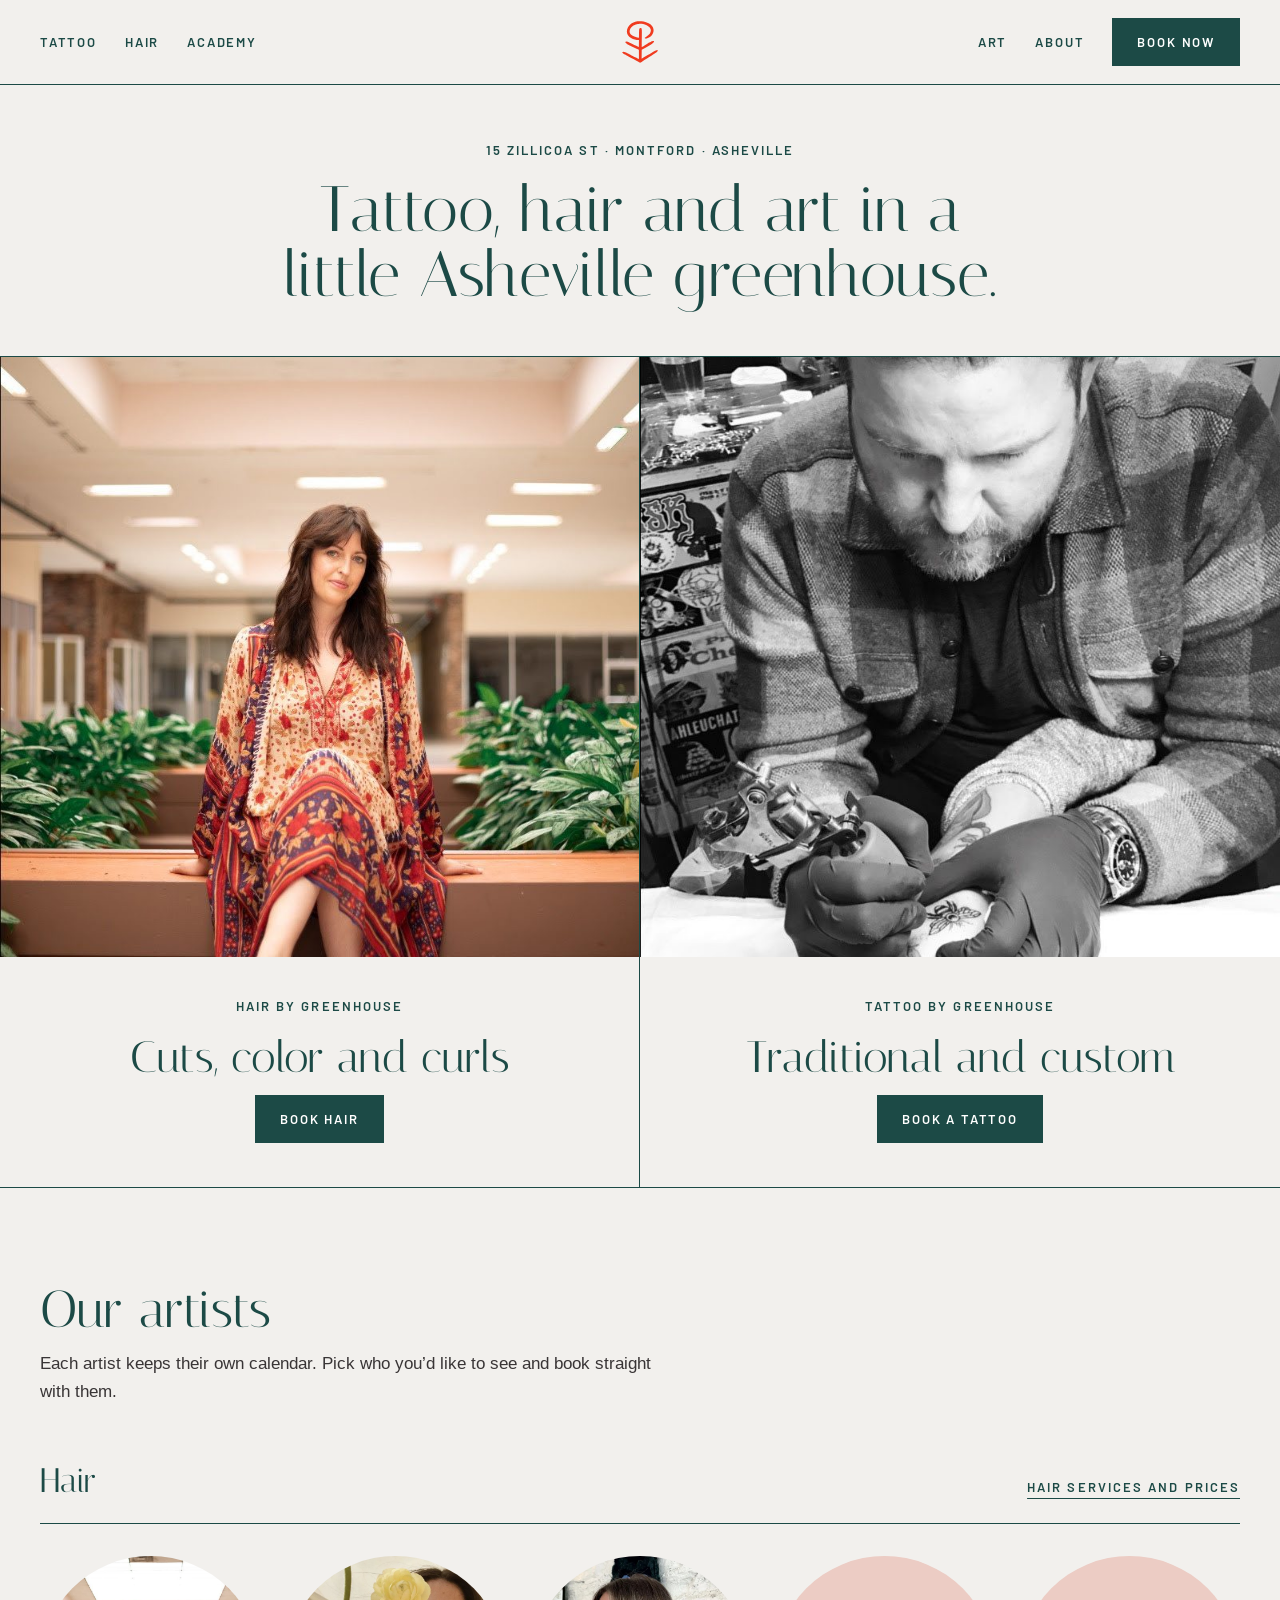
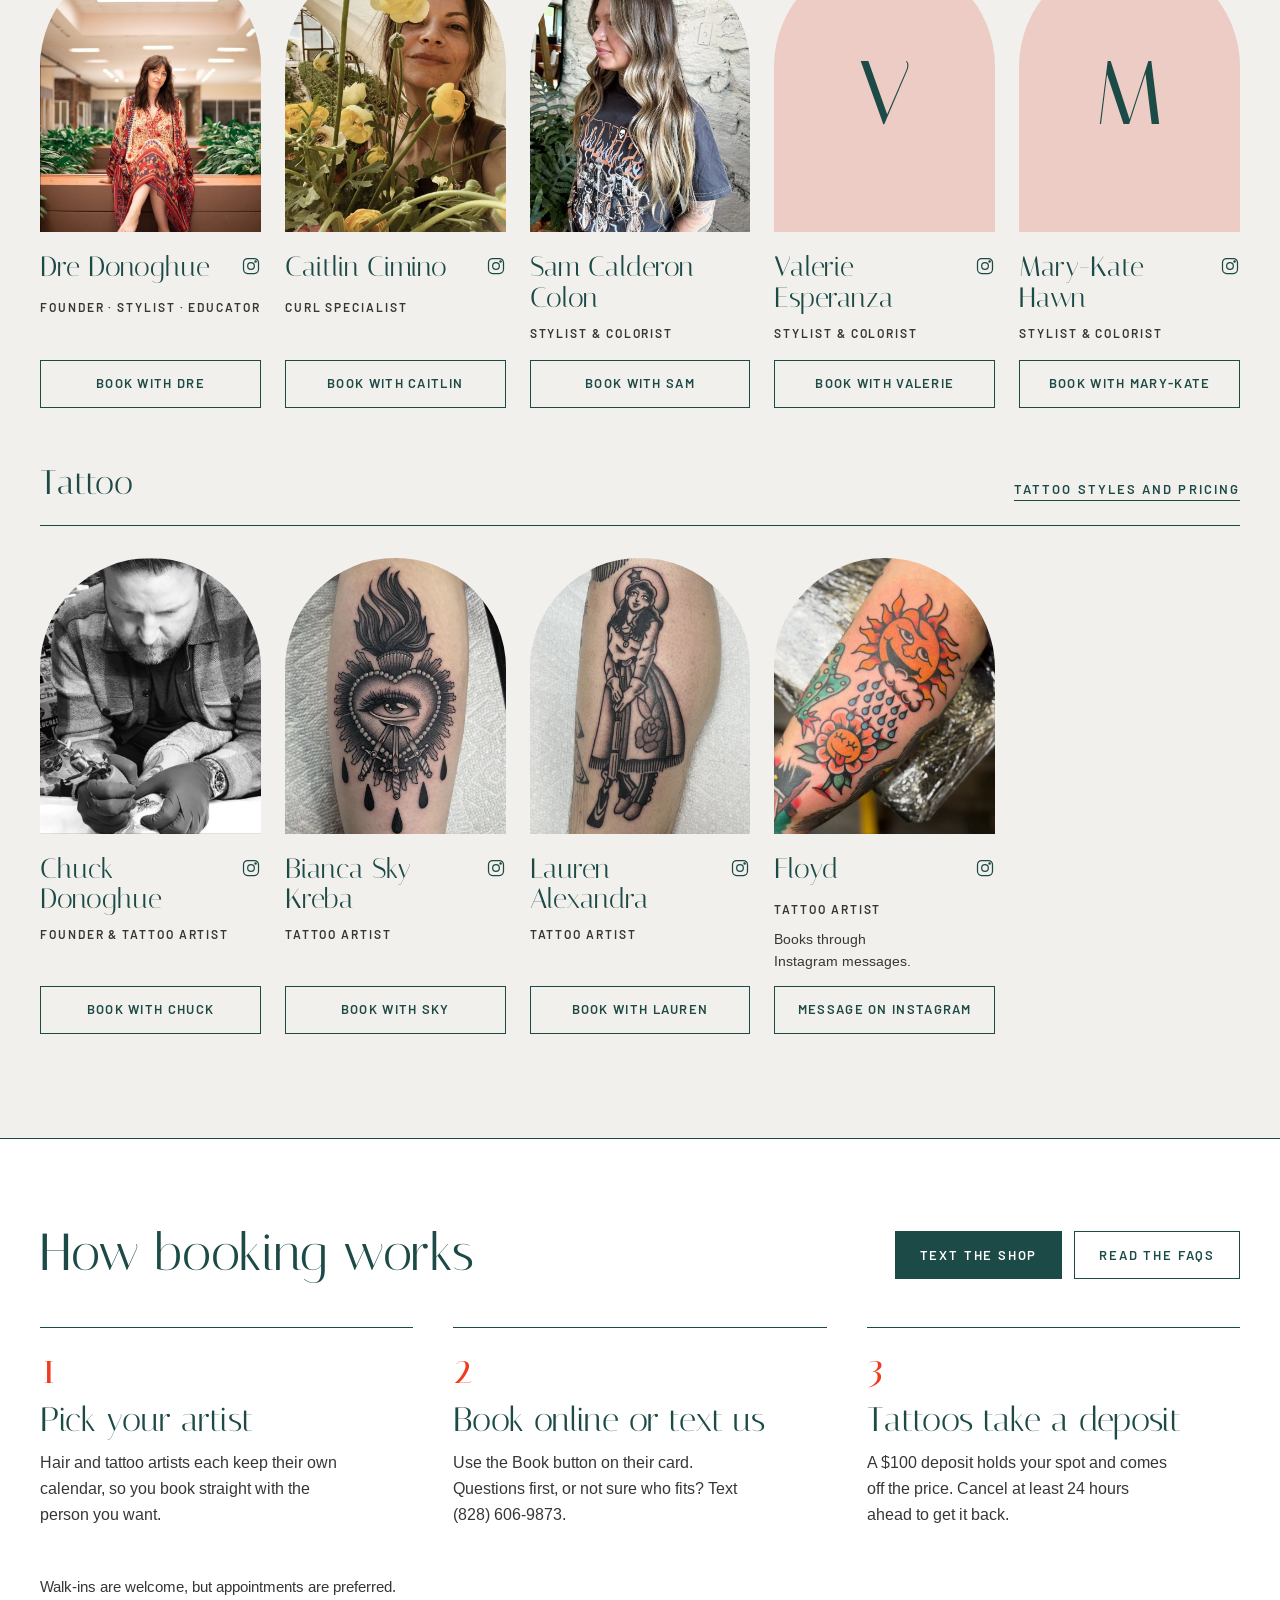
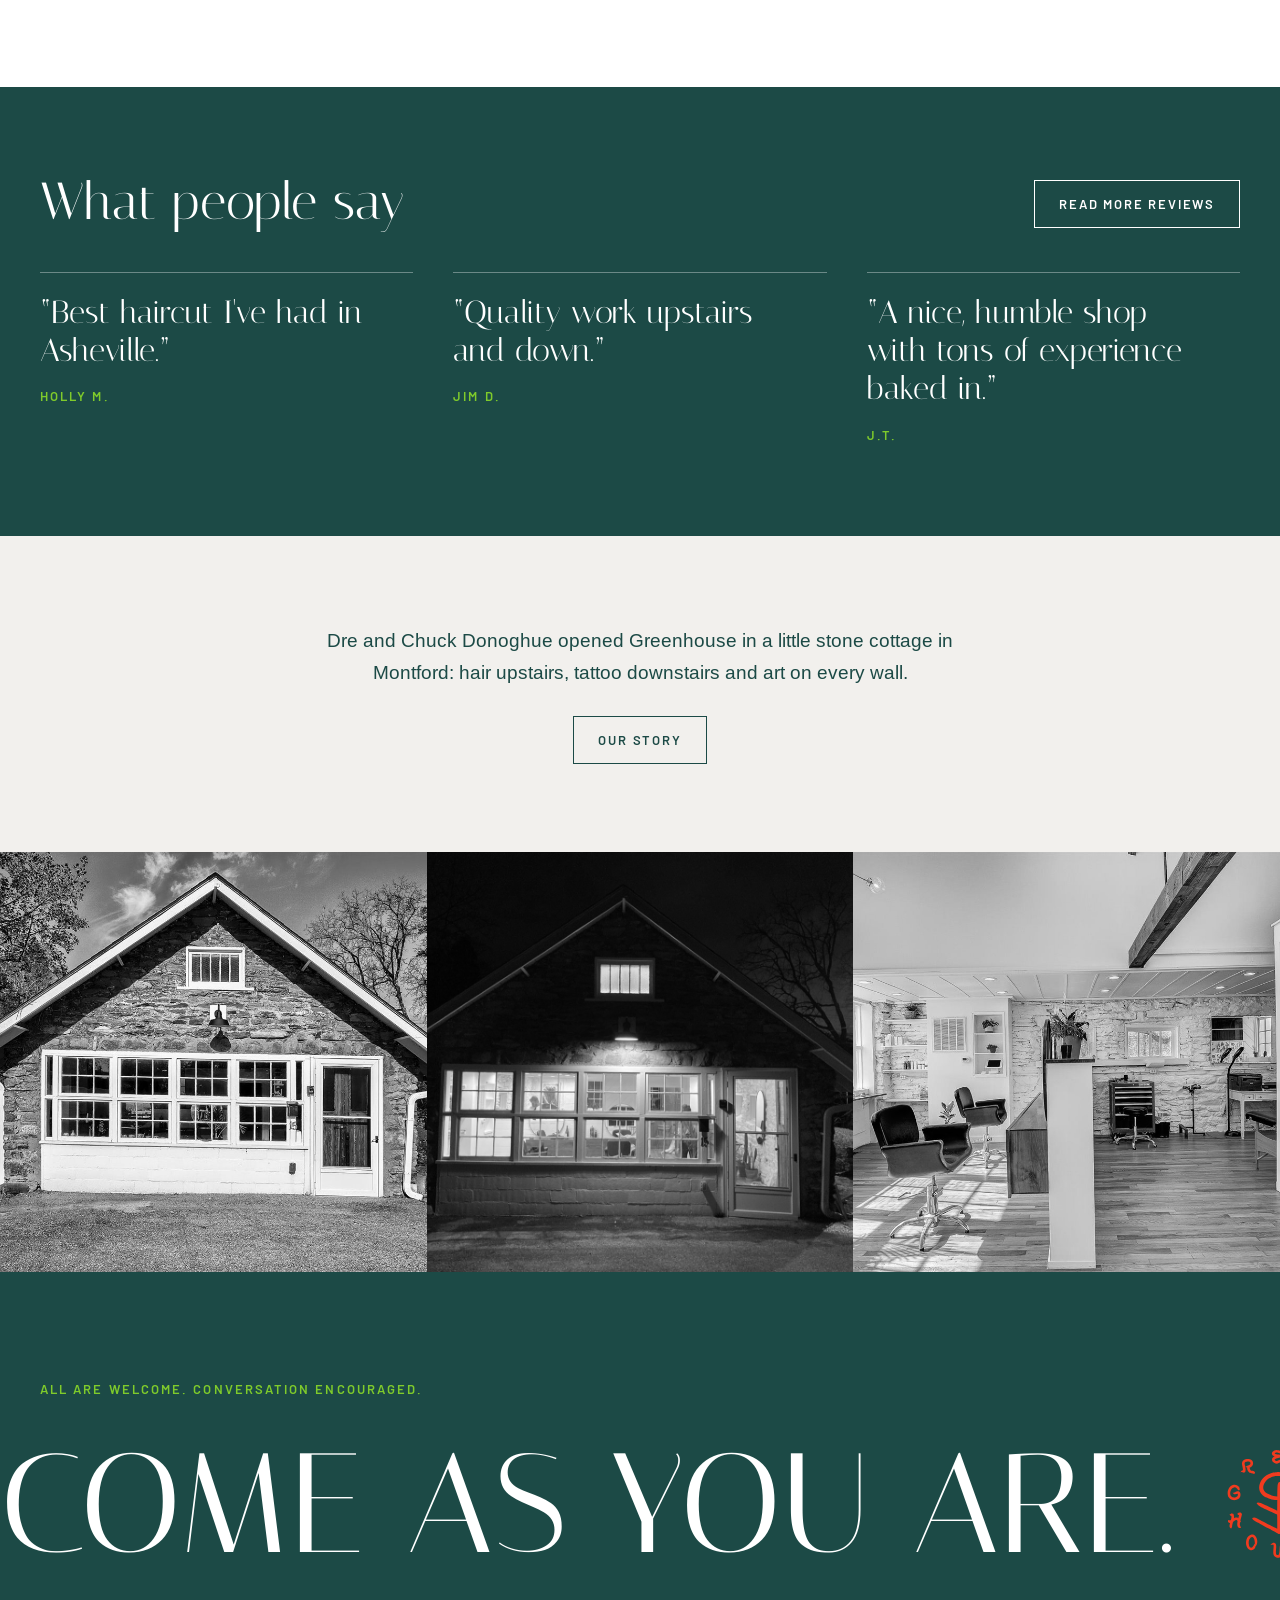
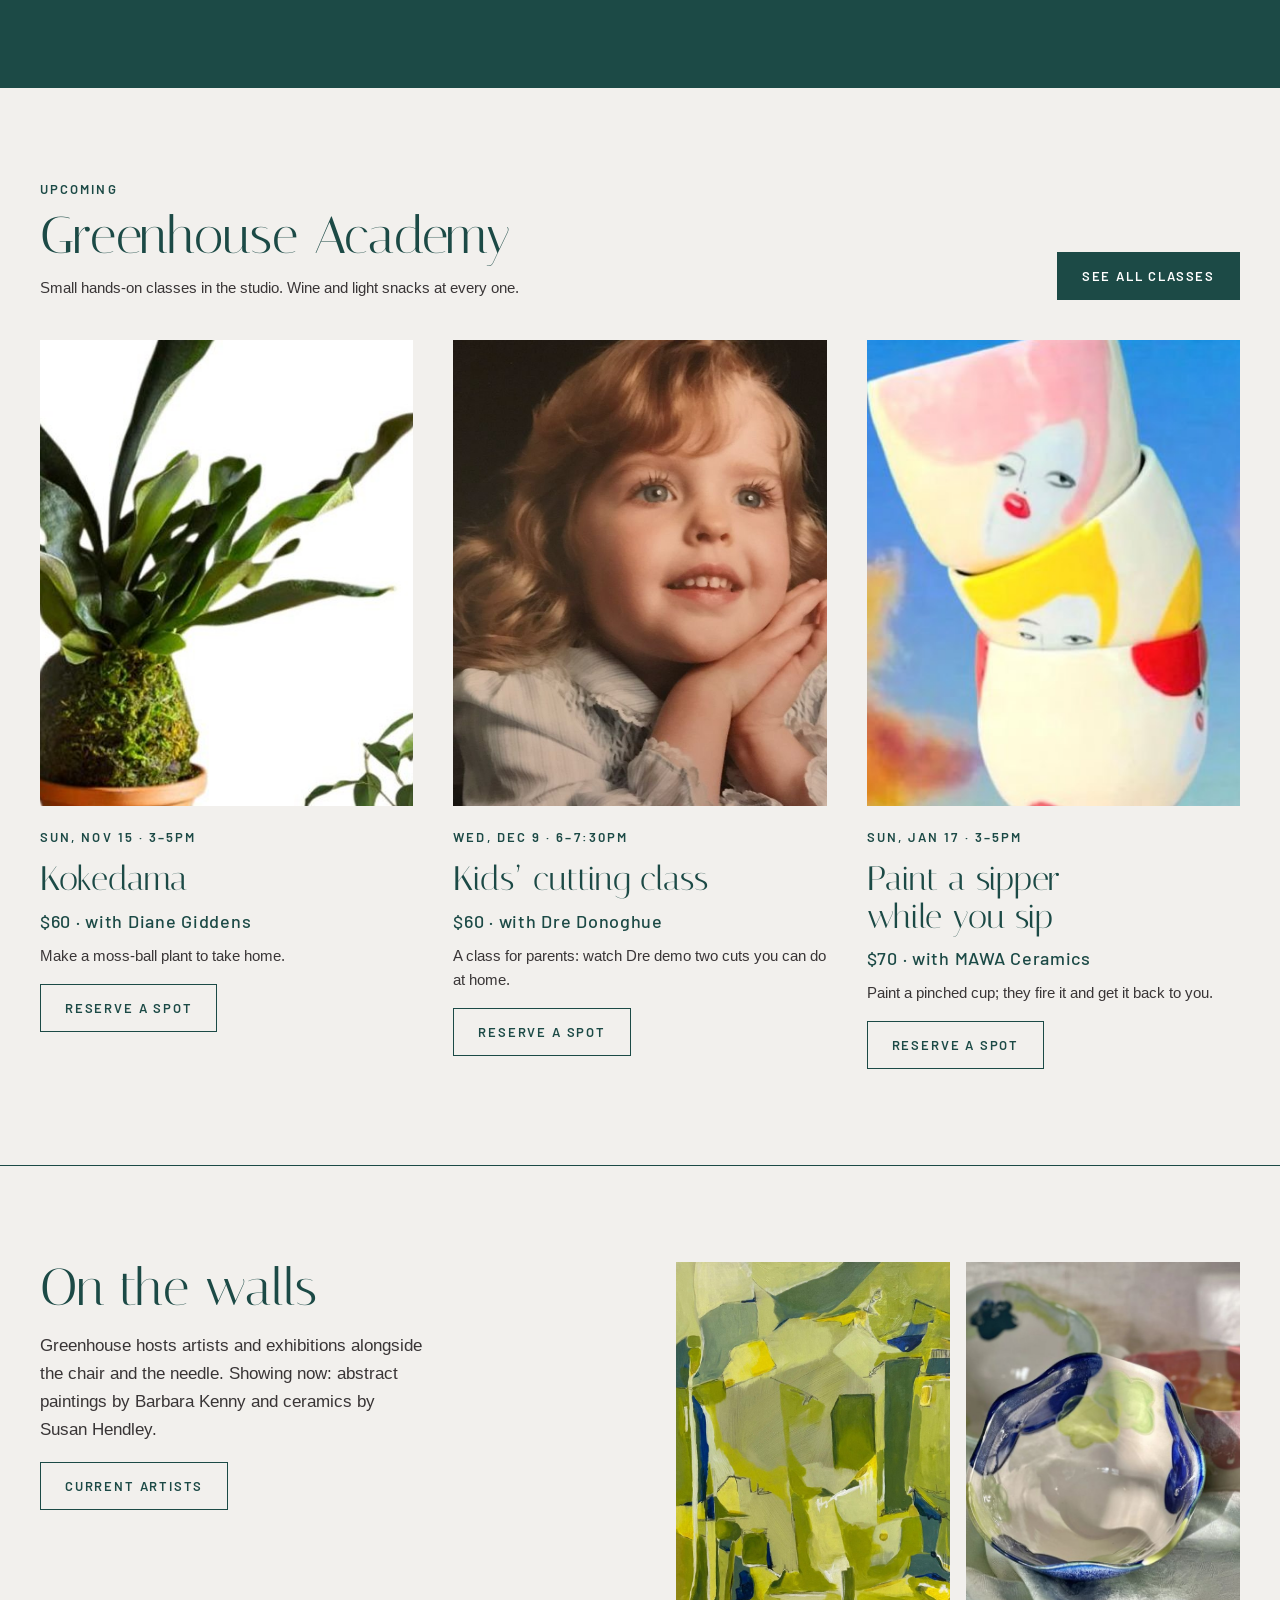
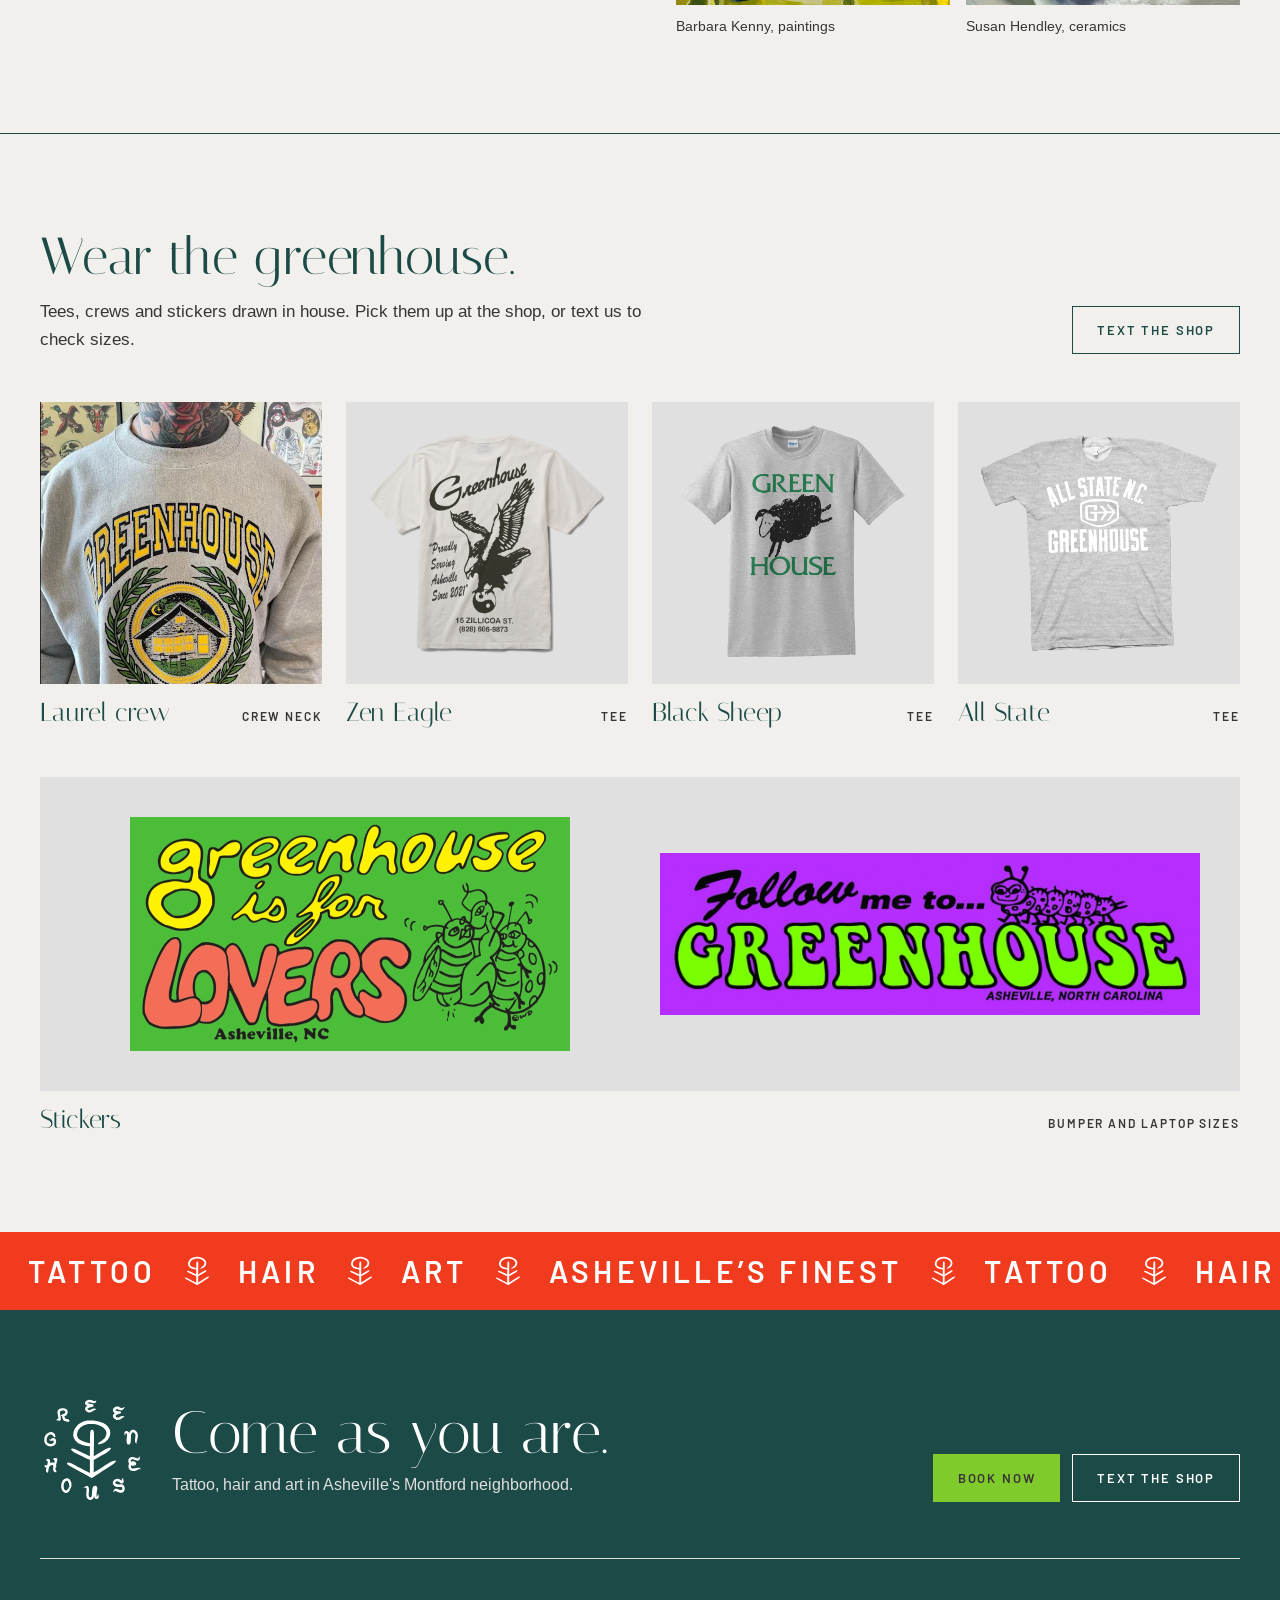
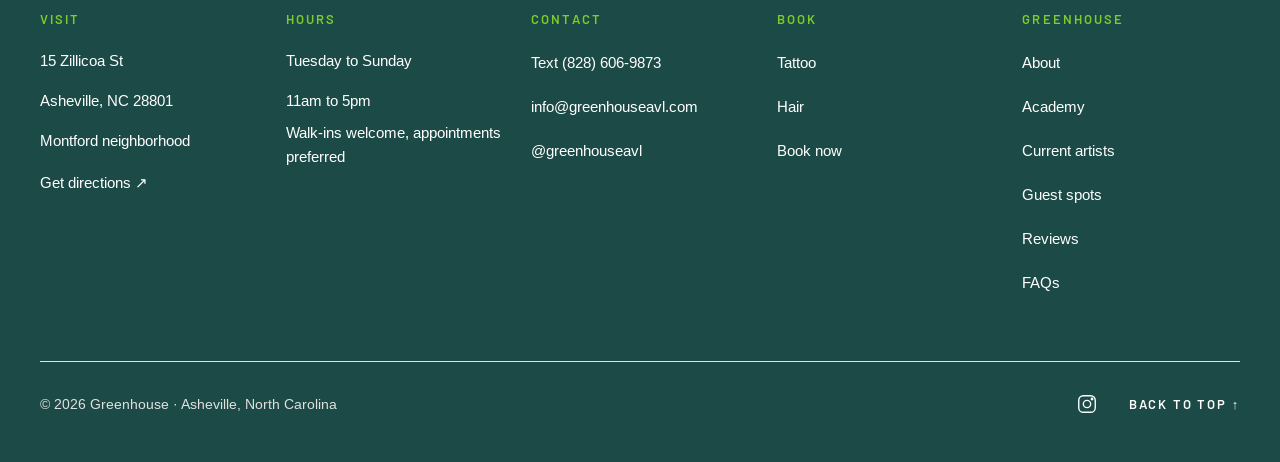
==== commit 5f595d90: "Polish pass: focus, phone layout, alignment, share tags - Focus: no smooth scroll, so Tab lands on s" ====
--- a/index.html
+++ b/index.html
@@ -3,9 +3,15 @@
 <head>
 <meta charset="utf-8">
 <meta name="viewport" content="width=device-width, initial-scale=1">
-<meta charset="utf-8">
 <title>Greenhouse · Tattoo, hair and art in Asheville</title>
 <meta name="description" content="Tattoo, hair and art in a little stone cottage in Montford, Asheville. Book with Dre, Chuck and the Greenhouse artists.">
+<meta property="og:type" content="website">
+<meta property="og:title" content="Greenhouse · Tattoo, hair and art in Asheville">
+<meta property="og:description" content="Tattoo, hair and art in a little stone cottage in Montford, Asheville. Book with Dre, Chuck and the Greenhouse artists.">
+<meta property="og:image" content="share.jpg">
+<meta name="twitter:card" content="summary_large_image">
+<meta name="theme-color" content="#F2F0ED">
+<!-- Once the domain is set: make og:image a full URL and add <link rel="canonical" href="https://DOMAIN/"> -->
 <link rel="icon" href="images/greenhouse-mark-vermilion.svg" type="image/svg+xml">
 <link rel="preconnect" href="https://fonts.googleapis.com">
 <link rel="preconnect" href="https://fonts.gstatic.com" crossorigin>
@@ -34,10 +40,11 @@
 </style>
 </head>
 <body id="top">
+<a class="gh-skip" href="#main">Skip to content</a>
 <div style="background: #F2F0ED; color: #1C4A46; font-family: Arimo, Arial, sans-serif; font-size: 16px; line-height: 26px">
 
 <header style="position: relative; border-bottom: 1px solid #1C4A46">
-<div style="max-width: 1440px; margin: 0 auto; padding: 0 40px; height: 84px; display: grid; grid-template-columns: 1fr auto 1fr; align-items: center; gap: 16px">
+<div style="max-width: 1280px; margin: 0 auto; padding: 0 40px; height: 84px; display: grid; grid-template-columns: 1fr auto 1fr; align-items: center; gap: 16px">
 <div style="justify-self: start; display: flex; align-items: center">
 <nav aria-label="Services" class="gh-nav" style="display: flex; align-items: center; gap: 28px"><a href="tattoo.html" style="display: inline-flex; align-items: center; min-height: 44px; font-family: Barlow, Arial, sans-serif; font-weight: 600; letter-spacing: 0.14em; text-transform: uppercase; font-size: 13px; text-decoration: none">Tattoo</a><a href="hair.html" style="display: inline-flex; align-items: center; min-height: 44px; font-family: Barlow, Arial, sans-serif; font-weight: 600; letter-spacing: 0.14em; text-transform: uppercase; font-size: 13px; text-decoration: none">Hair</a><a href="academy.html" style="display: inline-flex; align-items: center; min-height: 44px; font-family: Barlow, Arial, sans-serif; font-weight: 600; letter-spacing: 0.14em; text-transform: uppercase; font-size: 13px; text-decoration: none">Academy</a></nav>
 <details class="gh-menu" style="display: none; position: static"><summary style="display: flex; align-items: center; min-height: 44px; padding-right: 8px; cursor: pointer; color: #1C4A46; font-family: Barlow, Arial, sans-serif; font-weight: 600; letter-spacing: 0.14em; text-transform: uppercase; font-size: 13px; cursor: pointer">Menu</summary><nav aria-label="Menu" class="gh-menu-panel" style="display: none; flex-direction: column; position: absolute; left: 0; right: 0; top: 84px; z-index: 20; background: #F2F0ED; border-bottom: 1px solid #1C4A46"><a href="tattoo.html" style="display: flex; align-items: center; min-height: 52px; padding: 0 40px; border-top: 1px solid #1C4A46; font-family: Barlow, Arial, sans-serif; font-weight: 600; font-size: 13px; letter-spacing: 0.16em; text-transform: uppercase; text-decoration: none">Tattoo</a><a href="hair.html" style="display: flex; align-items: center; min-height: 52px; padding: 0 40px; border-top: 1px solid #1C4A46; font-family: Barlow, Arial, sans-serif; font-weight: 600; font-size: 13px; letter-spacing: 0.16em; text-transform: uppercase; text-decoration: none">Hair</a><a href="academy.html" style="display: flex; align-items: center; min-height: 52px; padding: 0 40px; border-top: 1px solid #1C4A46; font-family: Barlow, Arial, sans-serif; font-weight: 600; font-size: 13px; letter-spacing: 0.16em; text-transform: uppercase; text-decoration: none">Academy</a><a href="art.html" style="display: flex; align-items: center; min-height: 52px; padding: 0 40px; border-top: 1px solid #1C4A46; font-family: Barlow, Arial, sans-serif; font-weight: 600; font-size: 13px; letter-spacing: 0.16em; text-transform: uppercase; text-decoration: none">Art</a><a href="about.html" style="display: flex; align-items: center; min-height: 52px; padding: 0 40px; border-top: 1px solid #1C4A46; font-family: Barlow, Arial, sans-serif; font-weight: 600; font-size: 13px; letter-spacing: 0.16em; text-transform: uppercase; text-decoration: none">About</a><a href="reviews.html" style="display: flex; align-items: center; min-height: 52px; padding: 0 40px; border-top: 1px solid #1C4A46; font-family: Barlow, Arial, sans-serif; font-weight: 600; font-size: 13px; letter-spacing: 0.16em; text-transform: uppercase; text-decoration: none">Reviews</a><a href="faqs.html" style="display: flex; align-items: center; min-height: 52px; padding: 0 40px; border-top: 1px solid #1C4A46; font-family: Barlow, Arial, sans-serif; font-weight: 600; font-size: 13px; letter-spacing: 0.16em; text-transform: uppercase; text-decoration: none">FAQs</a></nav></details>
@@ -85,7 +92,7 @@
 </div>
 <div id="hair-artists" style="display: flex; flex-direction: column; gap: 32px; scroll-margin-top: 24px">
 <div style="display: flex; flex-wrap: wrap; align-items: baseline; justify-content: space-between; gap: 12px; padding-bottom: 14px; border-bottom: 1px solid #1C4A46">
-<h3 style="margin: 0; font-family: Italiana, Georgia, serif; font-weight: 400; font-size: 40px; line-height: 1.1">Hair</h3>
+<h3 style="margin: 0; font-family: Italiana, Georgia, serif; font-weight: 400; font-size: 34px; line-height: 1.1">Hair</h3>
 <a href="hair.html" style="display: inline-flex; align-items: center; min-height: 44px; font-family: Barlow, Arial, sans-serif; font-weight: 600; font-size: 13px; letter-spacing: 0.16em; text-transform: uppercase; text-underline-offset: 6px">Hair services and prices</a>
 </div>
 <div class="gh-cards">
@@ -148,7 +155,7 @@
 </div>
 <div id="tattoo-artists" style="display: flex; flex-direction: column; gap: 32px; scroll-margin-top: 24px">
 <div style="display: flex; flex-wrap: wrap; align-items: baseline; justify-content: space-between; gap: 12px; padding-bottom: 14px; border-bottom: 1px solid #1C4A46">
-<h3 style="margin: 0; font-family: Italiana, Georgia, serif; font-weight: 400; font-size: 40px; line-height: 1.1">Tattoo</h3>
+<h3 style="margin: 0; font-family: Italiana, Georgia, serif; font-weight: 400; font-size: 34px; line-height: 1.1">Tattoo</h3>
 <a href="tattoo.html" style="display: inline-flex; align-items: center; min-height: 44px; font-family: Barlow, Arial, sans-serif; font-weight: 600; font-size: 13px; letter-spacing: 0.16em; text-transform: uppercase; text-underline-offset: 6px">Tattoo styles and pricing</a>
 </div>
 <div class="gh-cards">
@@ -210,17 +217,17 @@
 <ol class="gh-steps" style="margin: 0; padding: 0; list-style: none">
 <li><div style="display: flex; flex-direction: column; gap: 10px; padding-top: 18px; border-top: 1px solid #1C4A46">
 <span aria-hidden="true" style="font-family: Italiana, Georgia, serif; font-size: 44px; line-height: 1; color: #F03B1F">1</span>
-<h3 style="margin: 0; font-family: Italiana, Georgia, serif; font-weight: 400; font-size: 30px; line-height: 1.15">Pick your artist</h3>
+<h3 style="margin: 0; font-family: Italiana, Georgia, serif; font-weight: 400; font-size: 34px; line-height: 1.15">Pick your artist</h3>
 <p style="margin: 0; font-size: 16px; line-height: 26px; color: #393536; max-width: 34ch">Hair and tattoo artists each keep their own calendar, so you book straight with the person you want.</p>
 </div></li>
 <li><div style="display: flex; flex-direction: column; gap: 10px; padding-top: 18px; border-top: 1px solid #1C4A46">
 <span aria-hidden="true" style="font-family: Italiana, Georgia, serif; font-size: 44px; line-height: 1; color: #F03B1F">2</span>
-<h3 style="margin: 0; font-family: Italiana, Georgia, serif; font-weight: 400; font-size: 30px; line-height: 1.15">Book online or text us</h3>
+<h3 style="margin: 0; font-family: Italiana, Georgia, serif; font-weight: 400; font-size: 34px; line-height: 1.15">Book online or text us</h3>
 <p style="margin: 0; font-size: 16px; line-height: 26px; color: #393536; max-width: 34ch">Use the Book button on their card. Questions first, or not sure who fits? Text (828) 606-9873.</p>
 </div></li>
 <li><div style="display: flex; flex-direction: column; gap: 10px; padding-top: 18px; border-top: 1px solid #1C4A46">
 <span aria-hidden="true" style="font-family: Italiana, Georgia, serif; font-size: 44px; line-height: 1; color: #F03B1F">3</span>
-<h3 style="margin: 0; font-family: Italiana, Georgia, serif; font-weight: 400; font-size: 30px; line-height: 1.15">Tattoos take a deposit</h3>
+<h3 style="margin: 0; font-family: Italiana, Georgia, serif; font-weight: 400; font-size: 34px; line-height: 1.15">Tattoos take a deposit</h3>
 <p style="margin: 0; font-size: 16px; line-height: 26px; color: #393536; max-width: 34ch">A $100 deposit holds your spot and comes off the price. Cancel at least 24 hours ahead to get it back.</p>
 </div></li>
 </ol>
@@ -312,7 +319,7 @@
 </section>
 
 <section aria-labelledby="art-heading" style="border-top: 1px solid #1C4A46">
-<div style="max-width: 1280px; margin: 0 auto; padding: 96px 40px; display: grid; grid-template-columns: repeat(auto-fit, minmax(min(100%, 380px), 1fr)); gap: 48px 72px; align-items: center">
+<div style="max-width: 1280px; margin: 0 auto; padding: 96px 40px; display: grid; grid-template-columns: repeat(auto-fit, minmax(min(100%, 380px), 1fr)); gap: 48px 72px; align-items: start">
 <div style="display: flex; flex-direction: column; gap: 18px">
 <h2 id="art-heading" style="margin: 0; font-family: Italiana, Georgia, serif; font-weight: 400; font-size: 52px; line-height: 1">On the walls</h2>
 <p style="margin: 0; font-size: 17px; line-height: 28px; color: #393536; max-width: 44ch">Greenhouse hosts artists and exhibitions alongside the chair and the needle. Showing now: abstract paintings by Barbara Kenny and ceramics by Susan Hendley.</p>
@@ -354,7 +361,7 @@
 </div>
 <figure style="margin: 0; display: flex; flex-direction: column; gap: 14px">
 <div style="background: #E0E0E0; padding: 40px; display: grid; grid-template-columns: repeat(auto-fit, minmax(min(100%, 360px), 1fr)); gap: 40px; align-items: center; justify-items: center">
-<img src="images/sticker-greenhouse-is-for-lovers-color.png" alt="Greenhouse is for lovers sticker" style="width: 100%; max-width: 440px; height: auto; display: block">
+<img src="images/sticker-greenhouse-is-for-lovers-color.jpg" alt="Greenhouse is for lovers sticker" style="width: 100%; max-width: 440px; height: auto; display: block">
 <img src="images/sticker-follow-me-10x3.jpg" alt="Follow me to Greenhouse bumper sticker" style="width: 100%; height: auto; display: block">
 </div>
 <figcaption style="display: flex; justify-content: space-between; align-items: baseline; gap: 12px"><span style="font-family: Italiana, Georgia, serif; font-size: 26px; line-height: 1.15">Stickers</span><span style="font-family: Barlow, Arial, sans-serif; font-weight: 600; letter-spacing: 0.16em; text-transform: uppercase; font-size: 13px; font-size: 12px; color: #393536">Bumper and laptop sizes</span></figcaption>
--- a/css/site.css
+++ b/css/site.css
@@ -1,8 +1,19 @@
 /* Shared styles for every Greenhouse page. Most layout is still inline from the design comps. */
 *{box-sizing:border-box}
 body{margin:0}
-html{scroll-behavior:smooth}
-@media (prefers-reduced-motion: reduce){html{scroll-behavior:auto}}
+/* No smooth scrolling: Tab jumps straight to the focused control, so its ring is on screen at once. */
+html{scroll-behavior:auto}
+
+/* Skip link: hidden until the first Tab, then shown over the header */
+.gh-skip{position:absolute;left:16px;top:-200px;z-index:100;display:inline-flex;align-items:center;min-height:48px;padding:0 20px;background:#1C4A46;color:#FFFFFF;font-family:Barlow,Arial,sans-serif;font-weight:600;font-size:13px;letter-spacing:.14em;text-transform:uppercase;text-decoration:none}
+.gh-skip:focus{top:18px;color:#FFFFFF}
+
+/* Phone heading scale: each level sits below the one above (h1 stays at its own size, 40px and up) */
+@media (max-width: 640px){
+  main h2{font-size:32px !important;line-height:1.1 !important}
+  main h3{font-size:24px !important;line-height:1.15 !important}
+  main blockquote{font-size:24px !important;line-height:1.3 !important}
+}
 @media (max-width: 900px){.gh-nav{display:none !important}.gh-menu{display:block !important}.gh-mbar{display:flex !important}}
 a{color:#1C4A46}a:hover{color:#393536}
 @keyframes gh-ticker{from{transform:translateX(0)}to{transform:translateX(-50%)}}
@@ -15,6 +26,10 @@
 ::selection{background:#7FCB2B;color:#393536}
 a:focus-visible,button:focus-visible,summary:focus-visible,input:focus-visible,textarea:focus-visible,select:focus-visible{outline:2px solid #F03B1F;outline-offset:3px}
 .gh-dark a:focus-visible,.gh-dark summary:focus-visible,footer a:focus-visible{outline-color:#7FCB2B}
+/* The ring by ground, so it always shows (3:1 or more): lime on forest and charcoal, forest on blush, vermilion again on a light card inside a dark block */
+:is([style*="background: #1C4A46"],[style*="background: #393536"]) :is(a,button,summary,input,textarea,select):focus-visible{outline-color:#7FCB2B}
+[style*="background: #ECCCC4"] :is(a,button,summary,input,textarea,select):focus-visible{outline-color:#1C4A46}
+:is([style*="background: #1C4A46"],[style*="background: #393536"]) :is([style*="background: #FFFFFF"],[style*="background: #F2F0ED"],[style*="background: #E0E0E0"]) :is(a,button,summary,input,textarea,select):focus-visible{outline-color:#F03B1F}
 img{max-width:100%}
 
 /* Phone menu and sticky bottom bar (every page) */
@@ -26,7 +41,7 @@
 @media (max-width: 640px){
   .gh-artists{grid-template-columns:repeat(2,minmax(0,1fr)) !important;gap:40px 14px !important}
   .gh-artists h3{font-size:22px !important}
-  .gh-artists a[data-book],.gh-artists a[target]{white-space:normal !important;text-align:center;padding:8px 10px !important;line-height:1.3;width:100%;letter-spacing:.1em !important}
+  .gh-artists a[data-book],.gh-artists a[target]{white-space:normal !important;text-align:center;padding:8px 10px !important;line-height:1.3;width:100%;letter-spacing:.1em !important;min-height:54px !important}
 }
 
 /* Button states. Buttons keep their inline look; these add hover, press and disabled feedback. */
@@ -47,7 +62,15 @@
 input[aria-invalid="true"],textarea[aria-invalid="true"]{border-color:#F03B1F !important}
 .gh-form-status{grid-column:1 / -1;flex-basis:100%;margin:0;padding:12px 16px;background:#E0E0E0;color:#393536;font-size:15px;line-height:24px}
 .gh-form-status.is-error{background:#ECCCC4}
+.gh-form-status:empty{position:absolute;width:1px;height:1px;padding:0;overflow:hidden;clip:rect(0 0 0 0);white-space:nowrap}
 .gh-form-status a{color:#1C4A46}
+
+/* Price rows (name, dotted leader, price): on a narrow phone the price drops to its own line, right-aligned, instead of running off the screen */
+.gh-price-row{flex-wrap:wrap}
+.gh-price-row > span:last-child{margin-left:auto}
+
+/* Homepage artist cards: every booking button one height on phones, whether its label takes one line or two */
+@media (max-width: 640px){.gh-cards a.gh-btn{min-height:54px !important}}
 
 /* Card text links get a full-size tap area on phones */
 @media (max-width: 640px){.gh-artists a:not(.gh-btn){display:inline-flex;align-items:center;min-height:44px}}
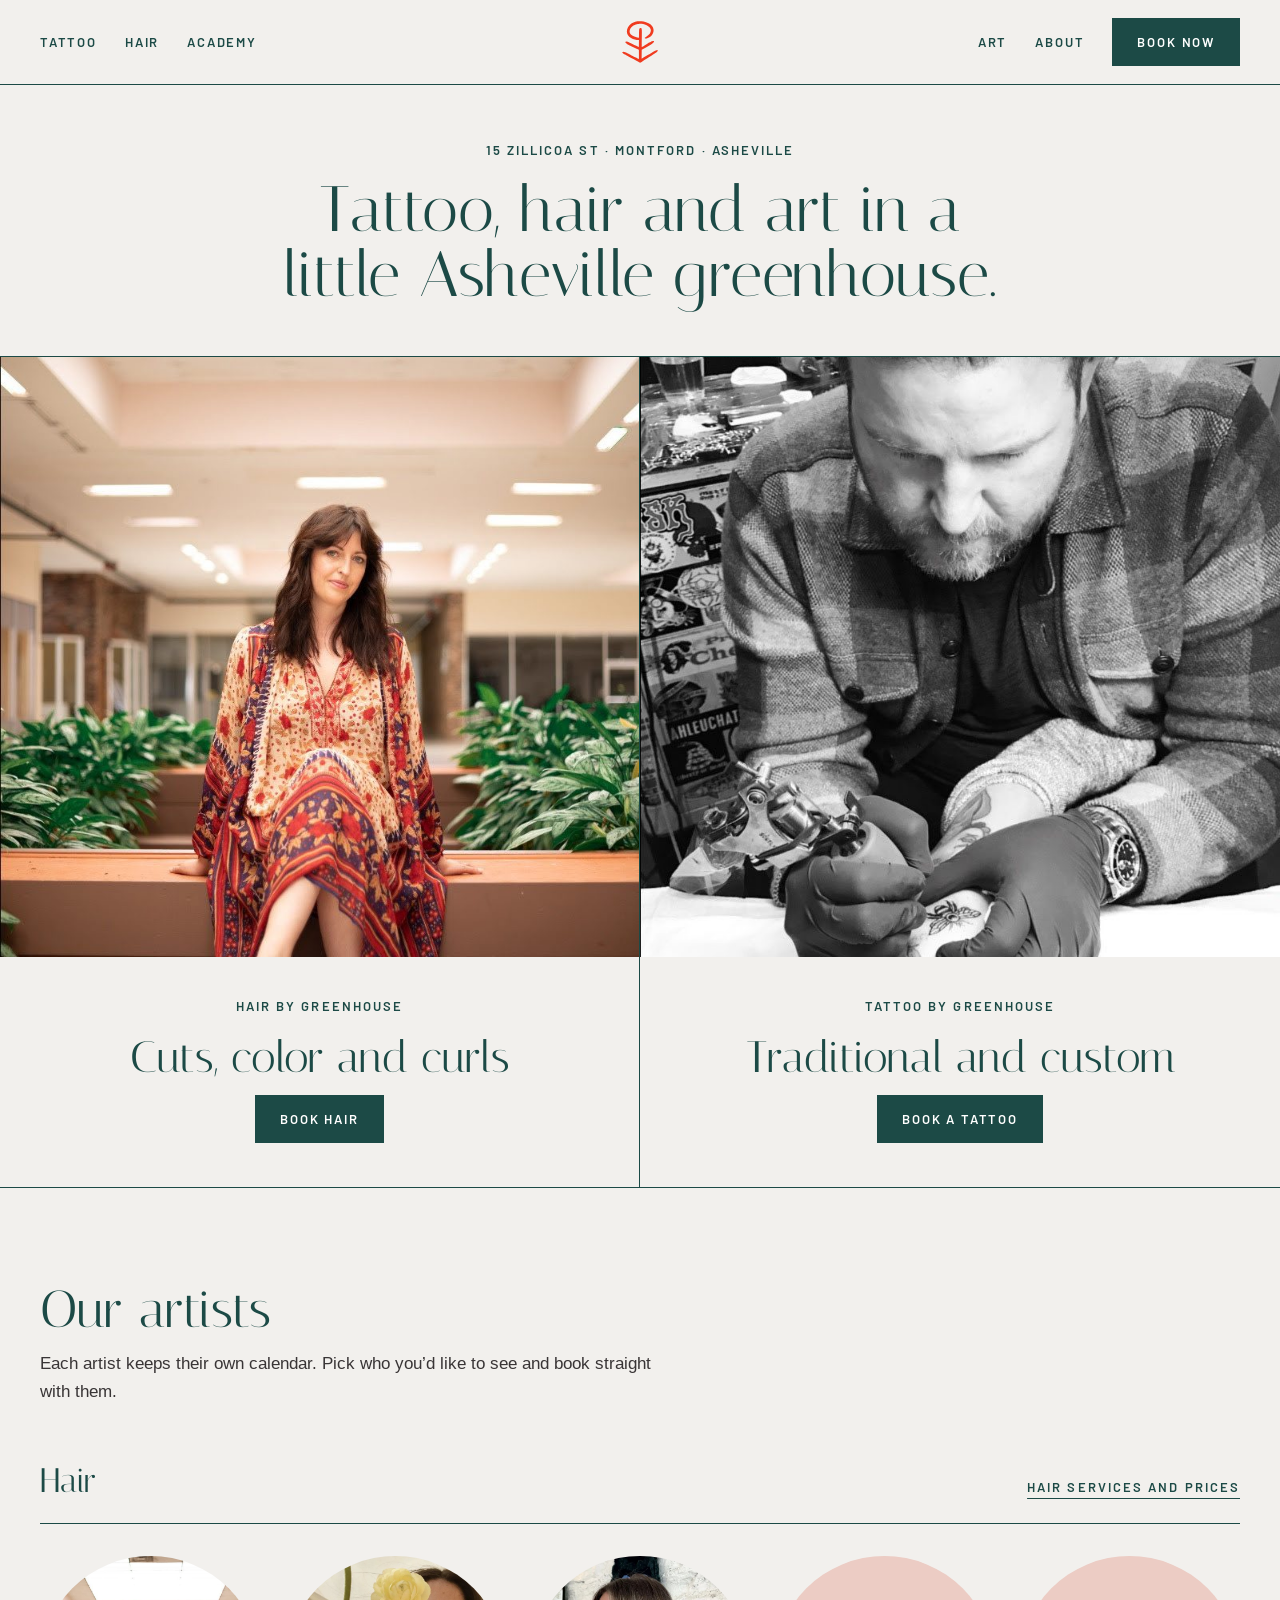
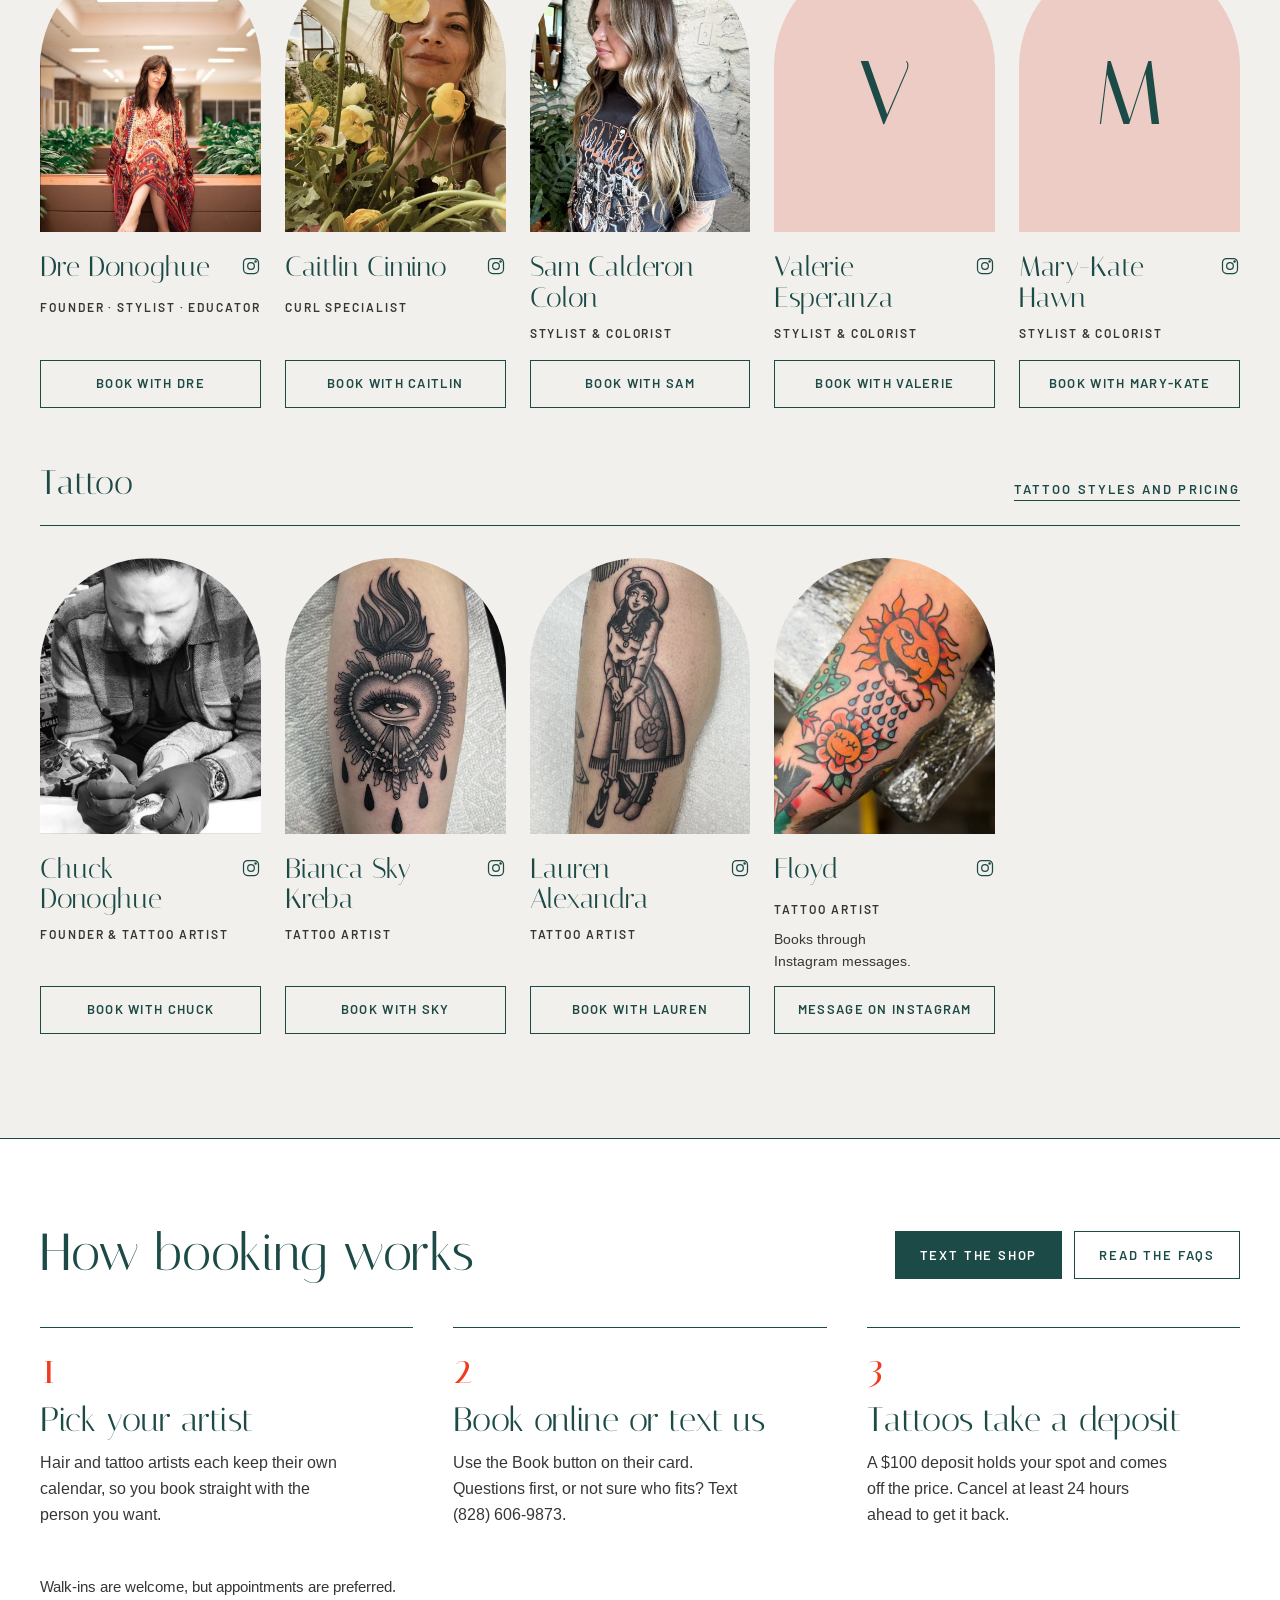
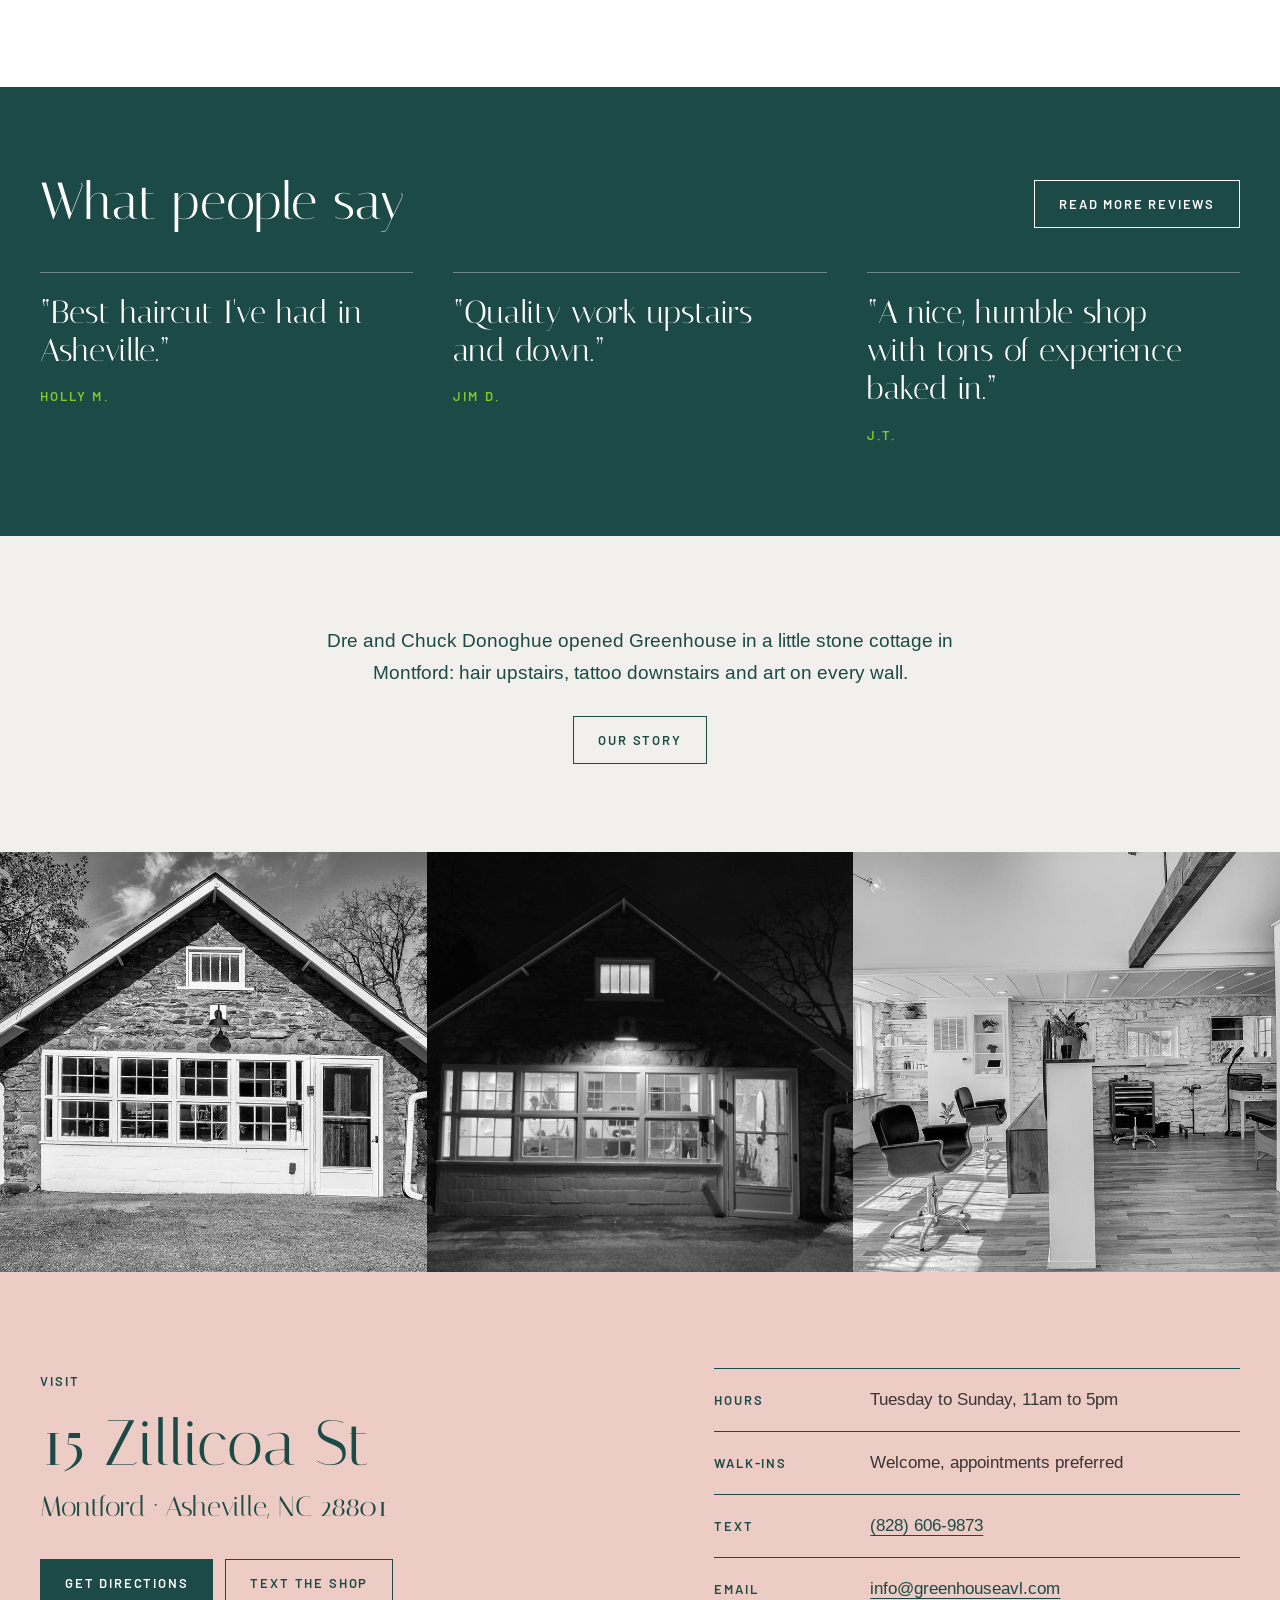
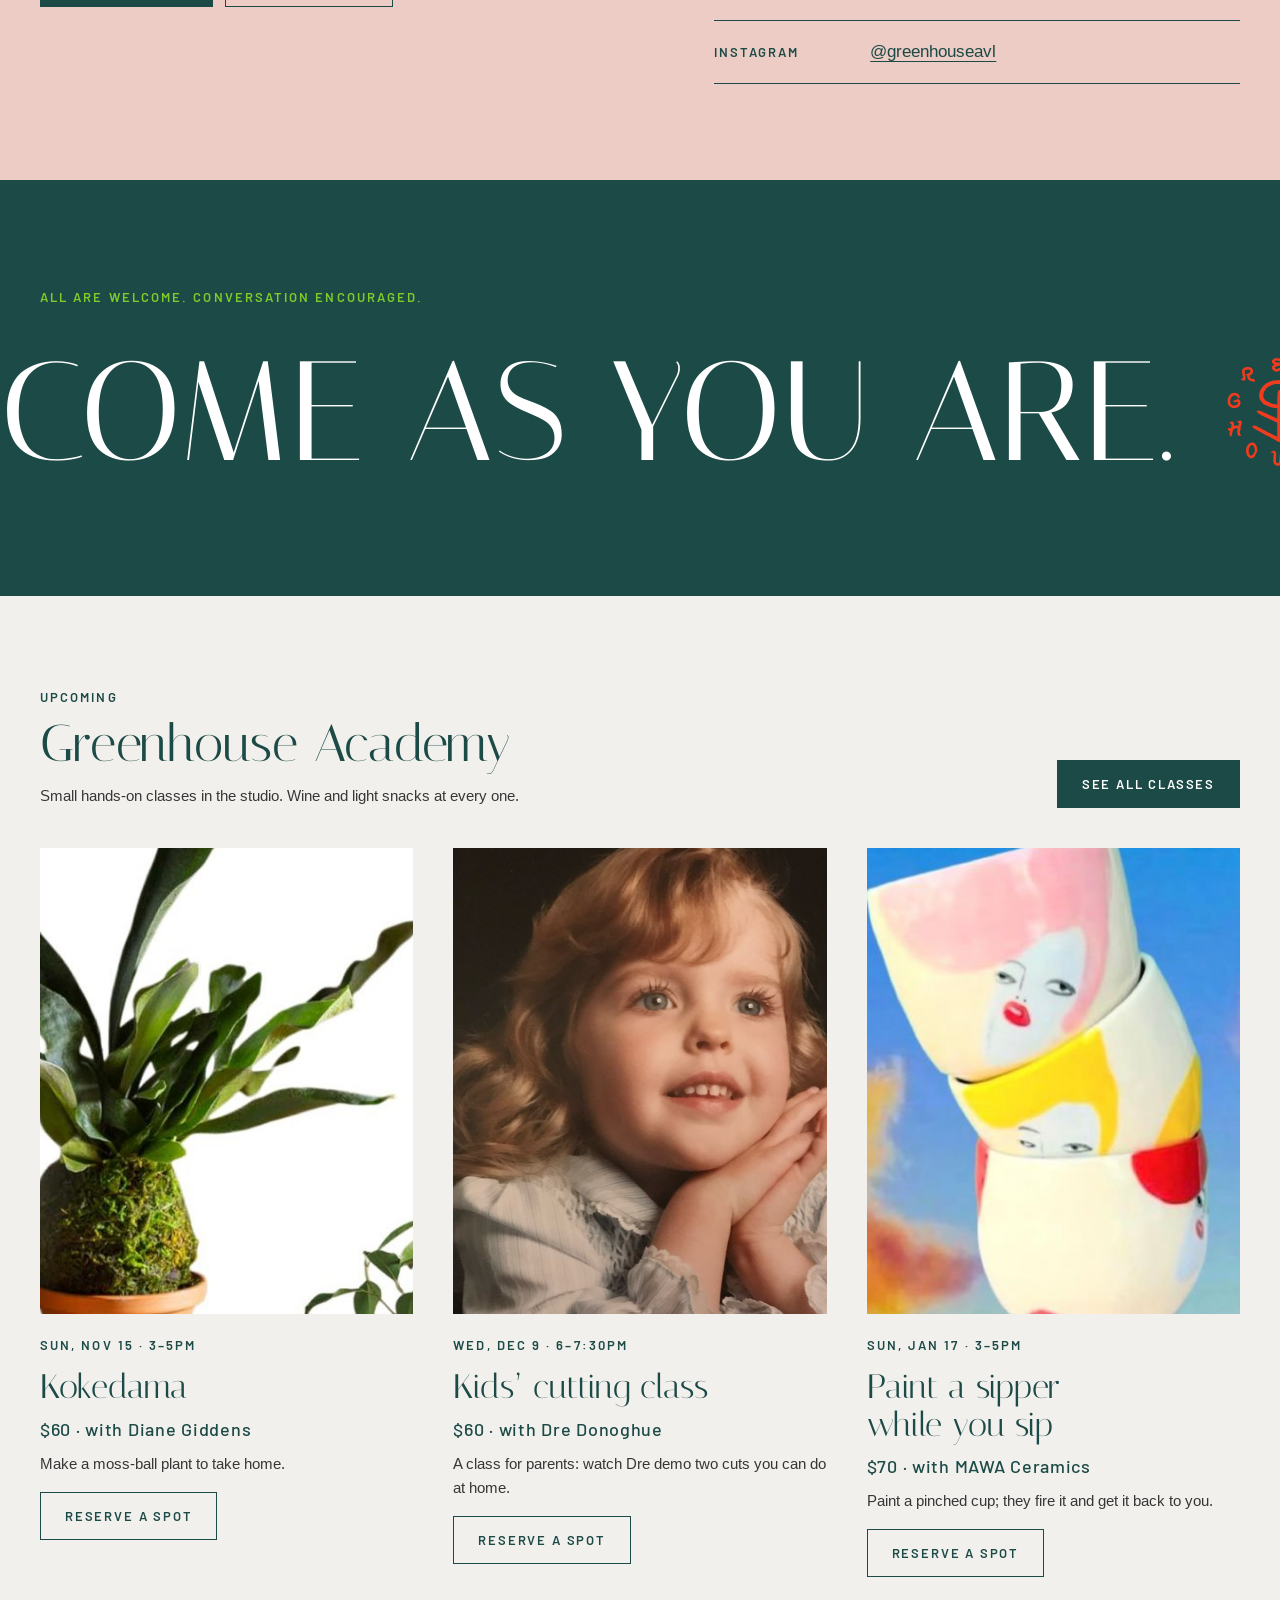
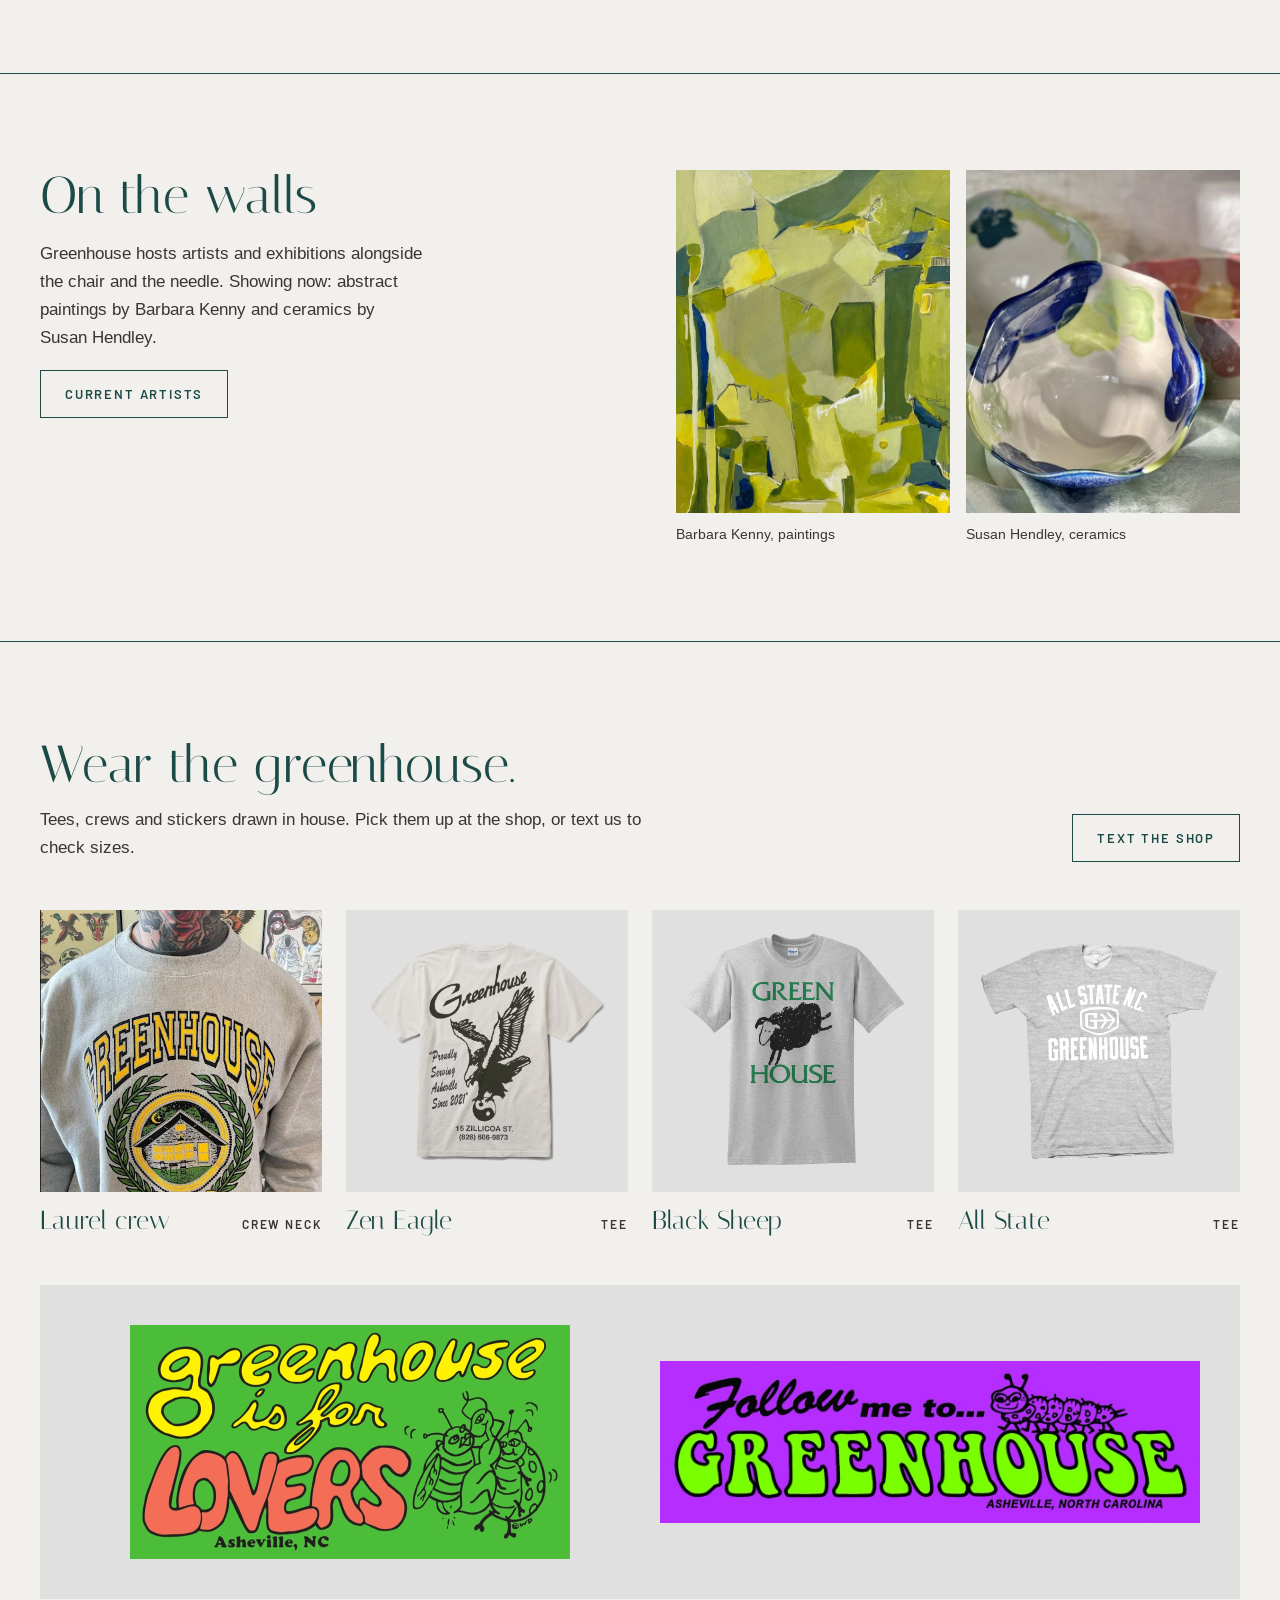
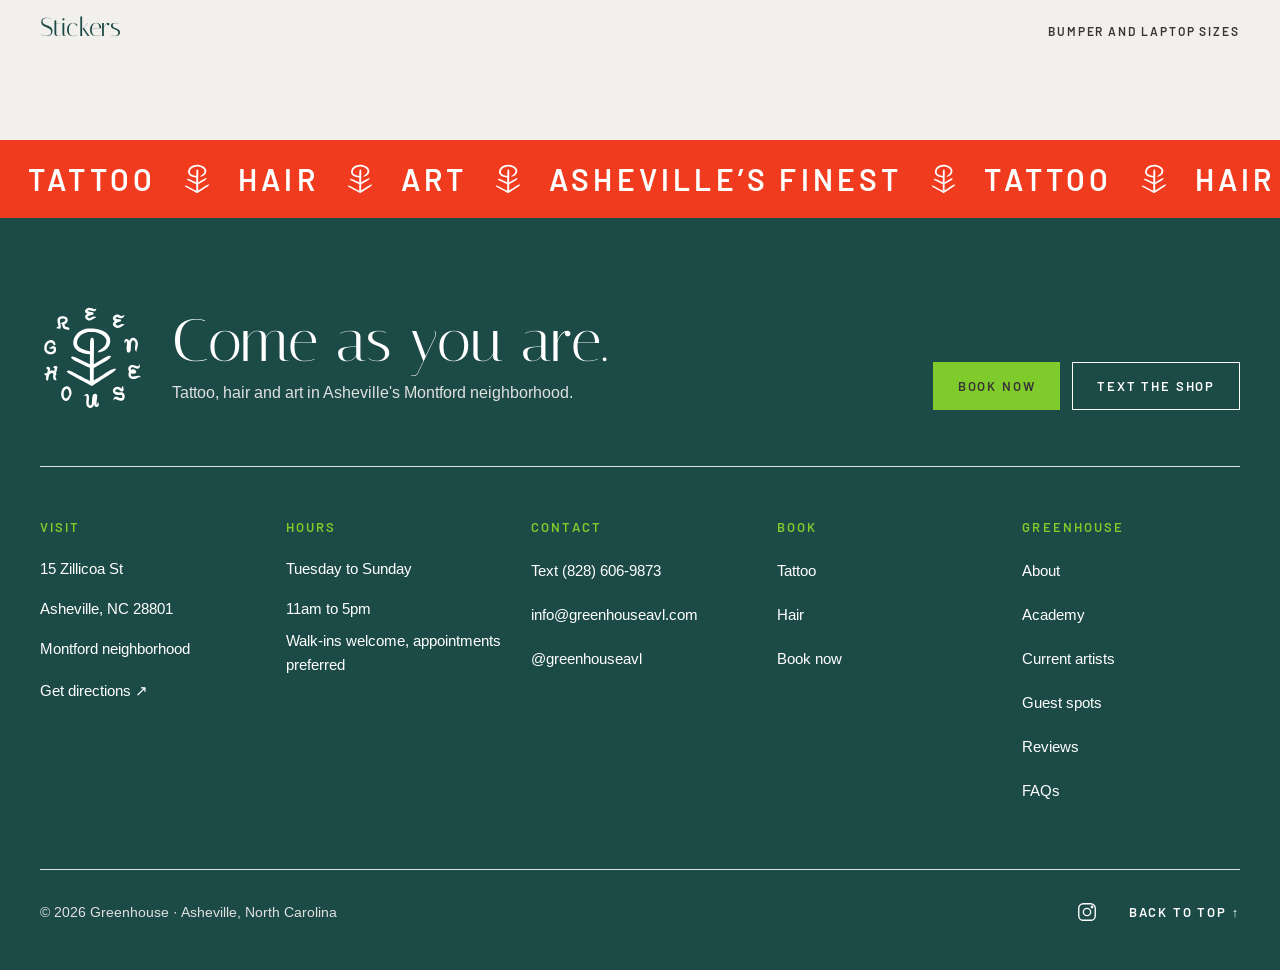
==== commit 23ffd667: "Add a Visit section to the homepage The address set large on blush after the house photos, with hour" ====
--- a/index.html
+++ b/index.html
@@ -267,6 +267,28 @@
 <img src="images/salon-stations.jpg" alt="Styling stations in the salon" style="width: 100%; height: 420px; object-fit: cover; filter: grayscale(1); display: block">
 </section>
 
+<!-- Visit: the address set large, with hours and ways to reach the shop (from homepage comp A) -->
+<section id="visit" class="gh-visit" aria-labelledby="visit-heading">
+<div class="gh-visit__in">
+<div class="gh-visit__where">
+<p class="gh-visit__label">Visit</p>
+<h2 id="visit-heading" class="gh-visit__addr">15 Zillicoa St</h2>
+<p class="gh-visit__area">Montford · Asheville, NC 28801</p>
+<div class="gh-visit__btns">
+<a class="gh-btn gh-btn--primary" href="https://www.google.com/maps/search/?api=1&amp;query=Greenhouse+15+Zillicoa+St+Asheville+NC" target="_blank" rel="noopener" style="display: inline-flex; align-items: center; justify-content: center; min-height: 48px; padding: 0 24px; box-sizing: border-box; font-family: Barlow, Arial, sans-serif; font-weight: 600; font-size: 13px; letter-spacing: 0.14em; text-transform: uppercase; text-decoration: none; white-space: nowrap; cursor: pointer; background: #1C4A46; color: #FFFFFF; border: 1.5px solid #1C4A46">Get directions</a>
+<a class="gh-btn gh-btn--outline" href="sms:+18286069873" style="display: inline-flex; align-items: center; justify-content: center; min-height: 48px; padding: 0 24px; box-sizing: border-box; font-family: Barlow, Arial, sans-serif; font-weight: 600; font-size: 13px; letter-spacing: 0.14em; text-transform: uppercase; text-decoration: none; white-space: nowrap; cursor: pointer; background: transparent; color: #1C4A46; border: 1.5px solid #1C4A46">Text the shop</a>
+</div>
+</div>
+<dl class="gh-visit__list">
+<div class="gh-visit__row"><dt>Hours</dt><dd>Tuesday to Sunday, 11am to 5pm</dd></div>
+<div class="gh-visit__row"><dt>Walk-ins</dt><dd>Welcome, appointments preferred</dd></div>
+<div class="gh-visit__row"><dt>Text</dt><dd><a href="sms:+18286069873">(828) 606-9873</a></dd></div>
+<div class="gh-visit__row"><dt>Email</dt><dd><a href="mailto:info@greenhouseavl.com">info@greenhouseavl.com</a></dd></div>
+<div class="gh-visit__row"><dt>Instagram</dt><dd><a href="https://www.instagram.com/greenhouseavl/" target="_blank" rel="noopener">@greenhouseavl</a></dd></div>
+</dl>
+</div>
+</section>
+
 <section aria-labelledby="statement-heading" class="gh-marquee gh-dark" style="background: #1C4A46; color: #FFFFFF; overflow: hidden">
 <div style="padding: 104px 0 112px; display: flex; flex-direction: column; gap: 32px">
 <p style="margin: 0; padding: 0 40px; max-width: 1360px; font-family: Barlow, Arial, sans-serif; font-weight: 600; font-size: 13px; letter-spacing: 0.16em; text-transform: uppercase; color: #7FCB2B">All are welcome. Conversation encouraged.</p>
--- a/css/site.css
+++ b/css/site.css
@@ -75,3 +75,29 @@
 /* Card text links get a full-size tap area on phones */
 @media (max-width: 640px){.gh-artists a:not(.gh-btn){display:inline-flex;align-items:center;min-height:44px}}
 @media (max-width: 900px){a[href*="instagram.com"]:not(.gh-btn){display:inline-flex;align-items:center;min-height:44px}}
+
+/* Visit section (homepage): the address set large on blush, details in ruled rows beside it */
+.gh-visit{background:#ECCCC4;color:#1C4A46}
+.gh-visit :focus-visible{outline-color:#1C4A46}
+.gh-visit__in{max-width:1280px;margin:0 auto;padding:96px 40px;display:grid;grid-template-columns:minmax(0,1.1fr) minmax(0,1fr);gap:48px 96px;align-items:start}
+.gh-visit__label{margin:0;font-family:Barlow,Arial,sans-serif;font-weight:600;font-size:13px;letter-spacing:.16em;text-transform:uppercase}
+.gh-visit__addr{margin:18px 0 0;font-family:Italiana,Georgia,serif;font-weight:400;font-size:clamp(44px,5vw,64px);line-height:1}
+.gh-visit__area{margin:14px 0 0;font-family:Italiana,Georgia,serif;font-size:28px;line-height:1.2}
+.gh-visit__btns{display:flex;flex-wrap:wrap;gap:12px;margin-top:36px}
+.gh-visit__list{margin:0;border-bottom:1px solid #1C4A46}
+.gh-visit__row{display:grid;grid-template-columns:140px minmax(0,1fr);gap:16px;padding:9px 0;border-top:1px solid #1C4A46}
+.gh-visit__row dt,.gh-visit__row dd{display:flex;align-items:center;min-height:44px}
+.gh-visit__row dt{font-family:Barlow,Arial,sans-serif;font-weight:600;font-size:13px;letter-spacing:.14em;text-transform:uppercase}
+.gh-visit__row dd{margin:0;font-size:17px;line-height:26px;color:#393536}
+.gh-visit__row dd a{display:inline-flex;align-items:center;min-height:44px;color:#1C4A46;text-decoration-thickness:1px;text-underline-offset:4px}
+.gh-visit__row dd a:hover{color:#393536}
+@media (max-width: 900px){
+  .gh-visit__in{grid-template-columns:1fr;padding:72px 40px}
+  .gh-visit__btns .gh-btn--outline{display:none !important} /* the phone bar already has Text the shop */
+}
+@media (max-width: 640px){
+  .gh-visit__area{font-size:24px}
+  .gh-visit__btns .gh-btn{flex:1 1 auto}
+  .gh-visit__row{grid-template-columns:1fr;gap:0;padding:12px 0}
+  .gh-visit__row dt{min-height:0}
+}
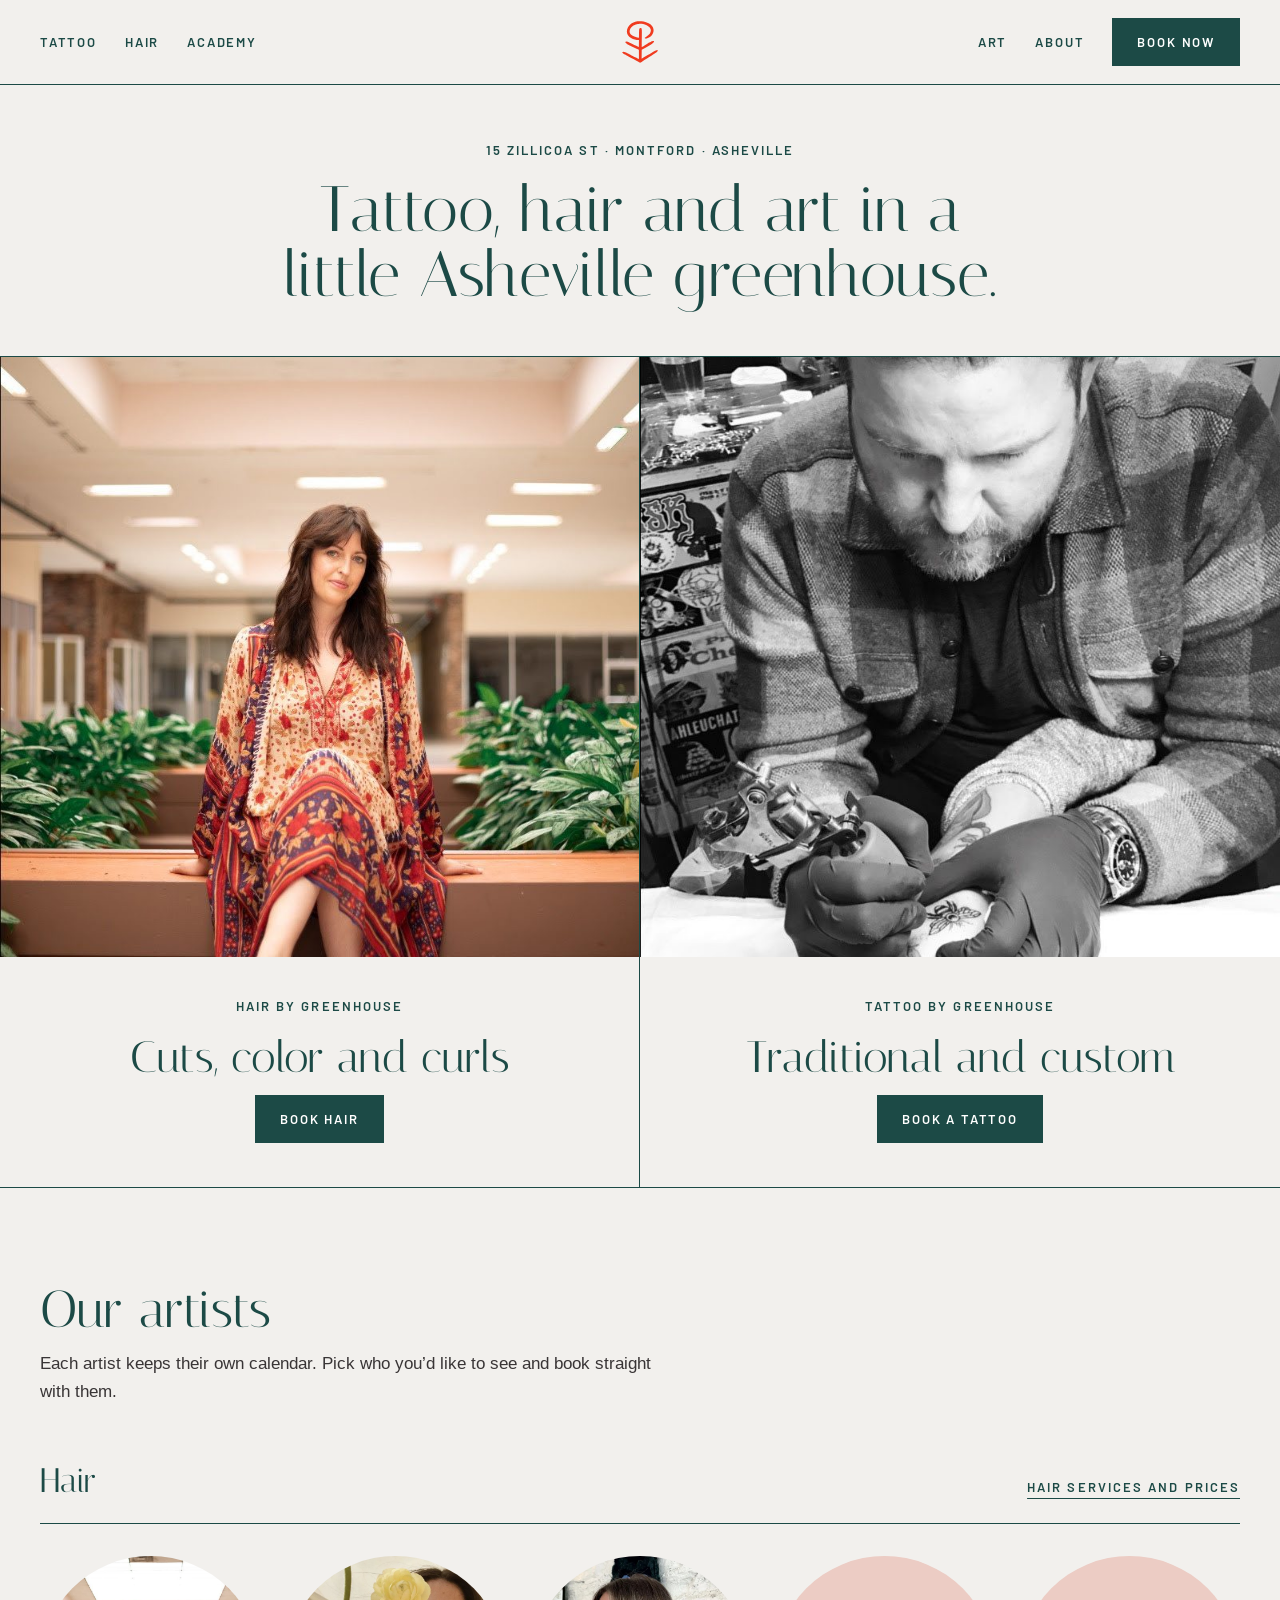
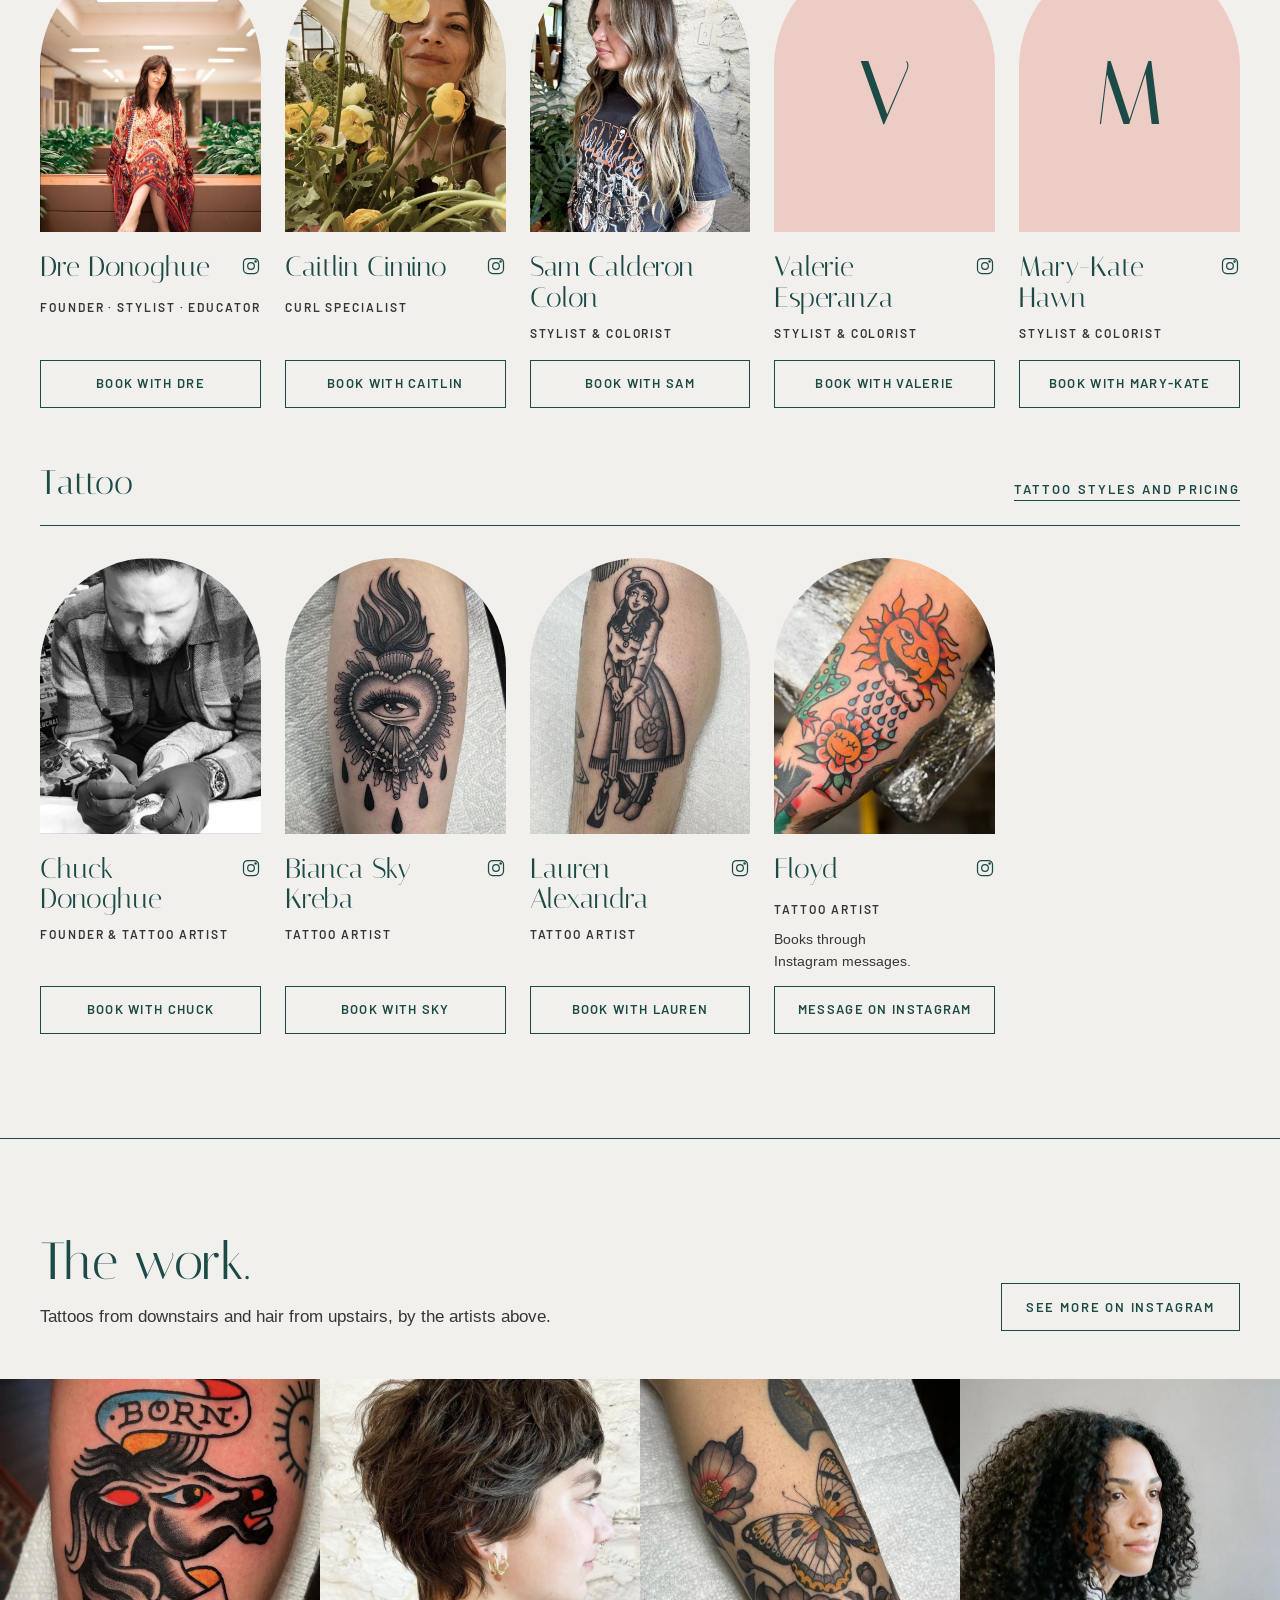
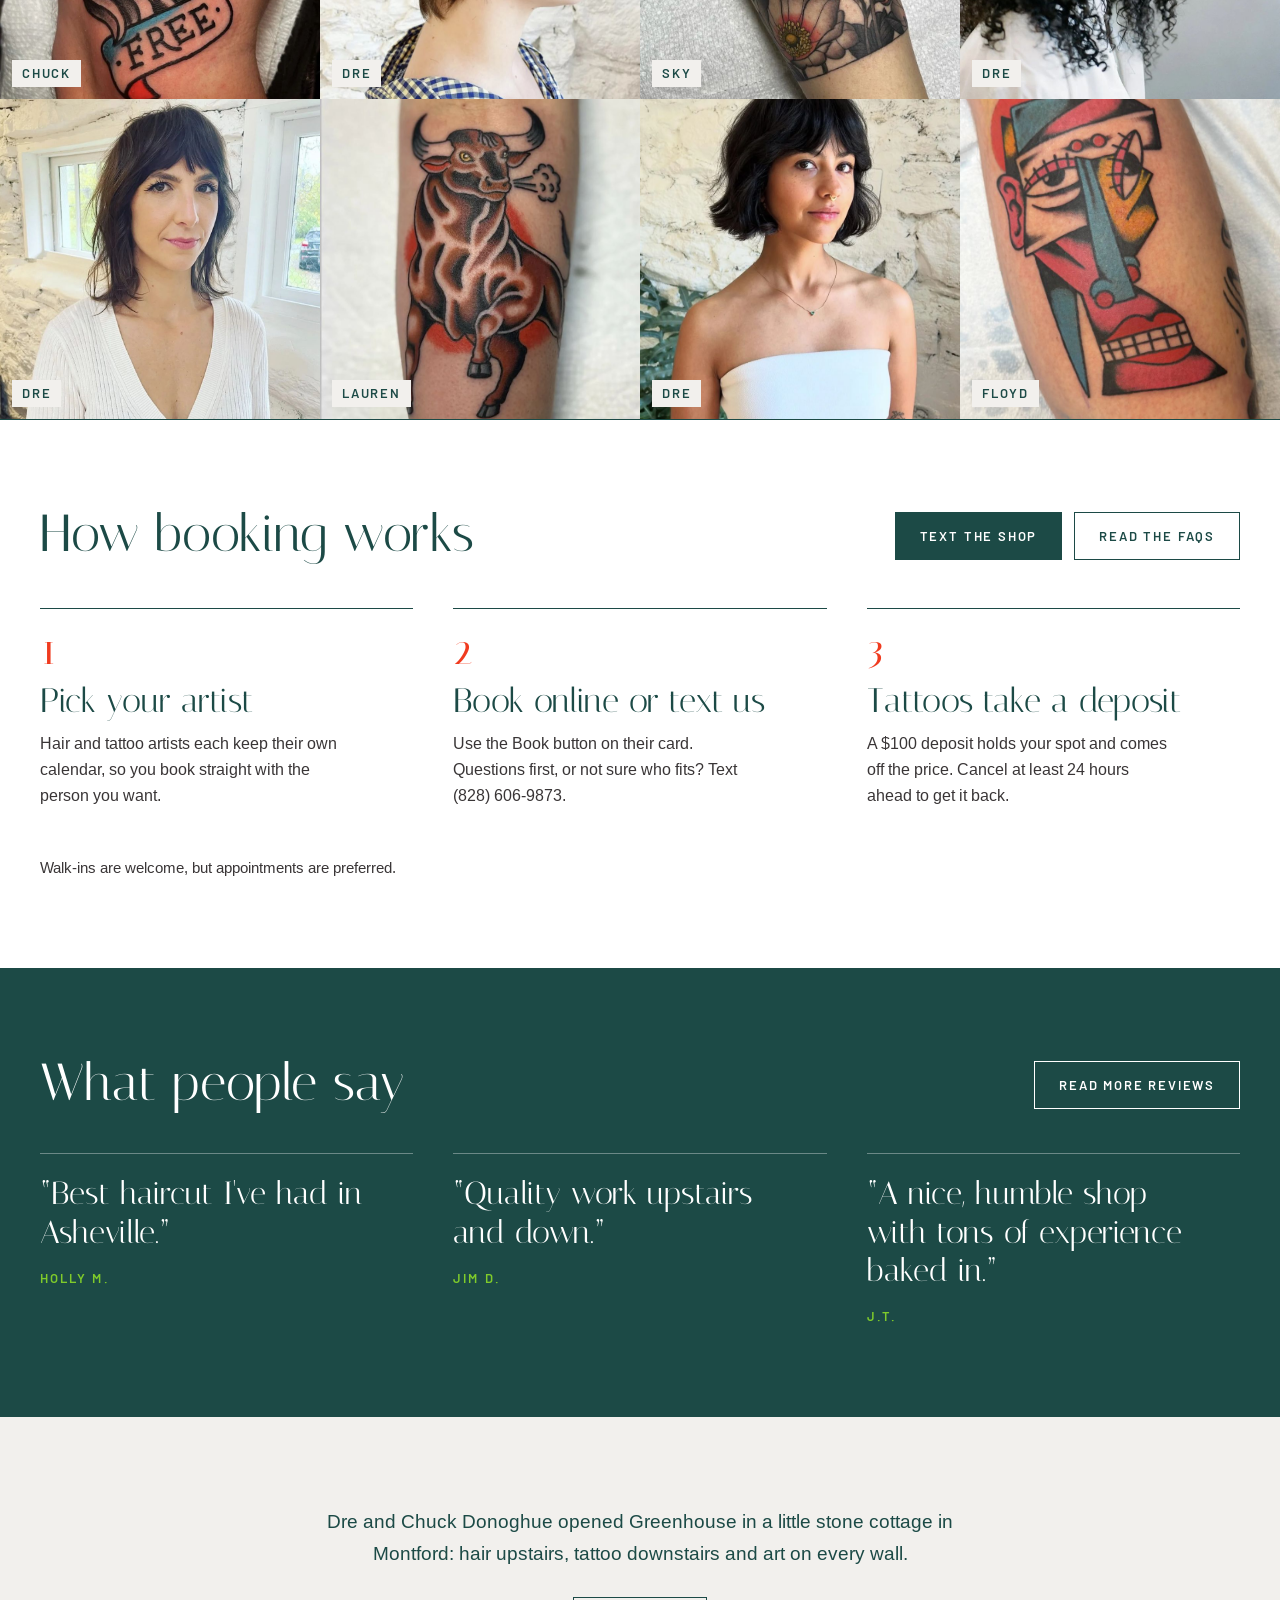
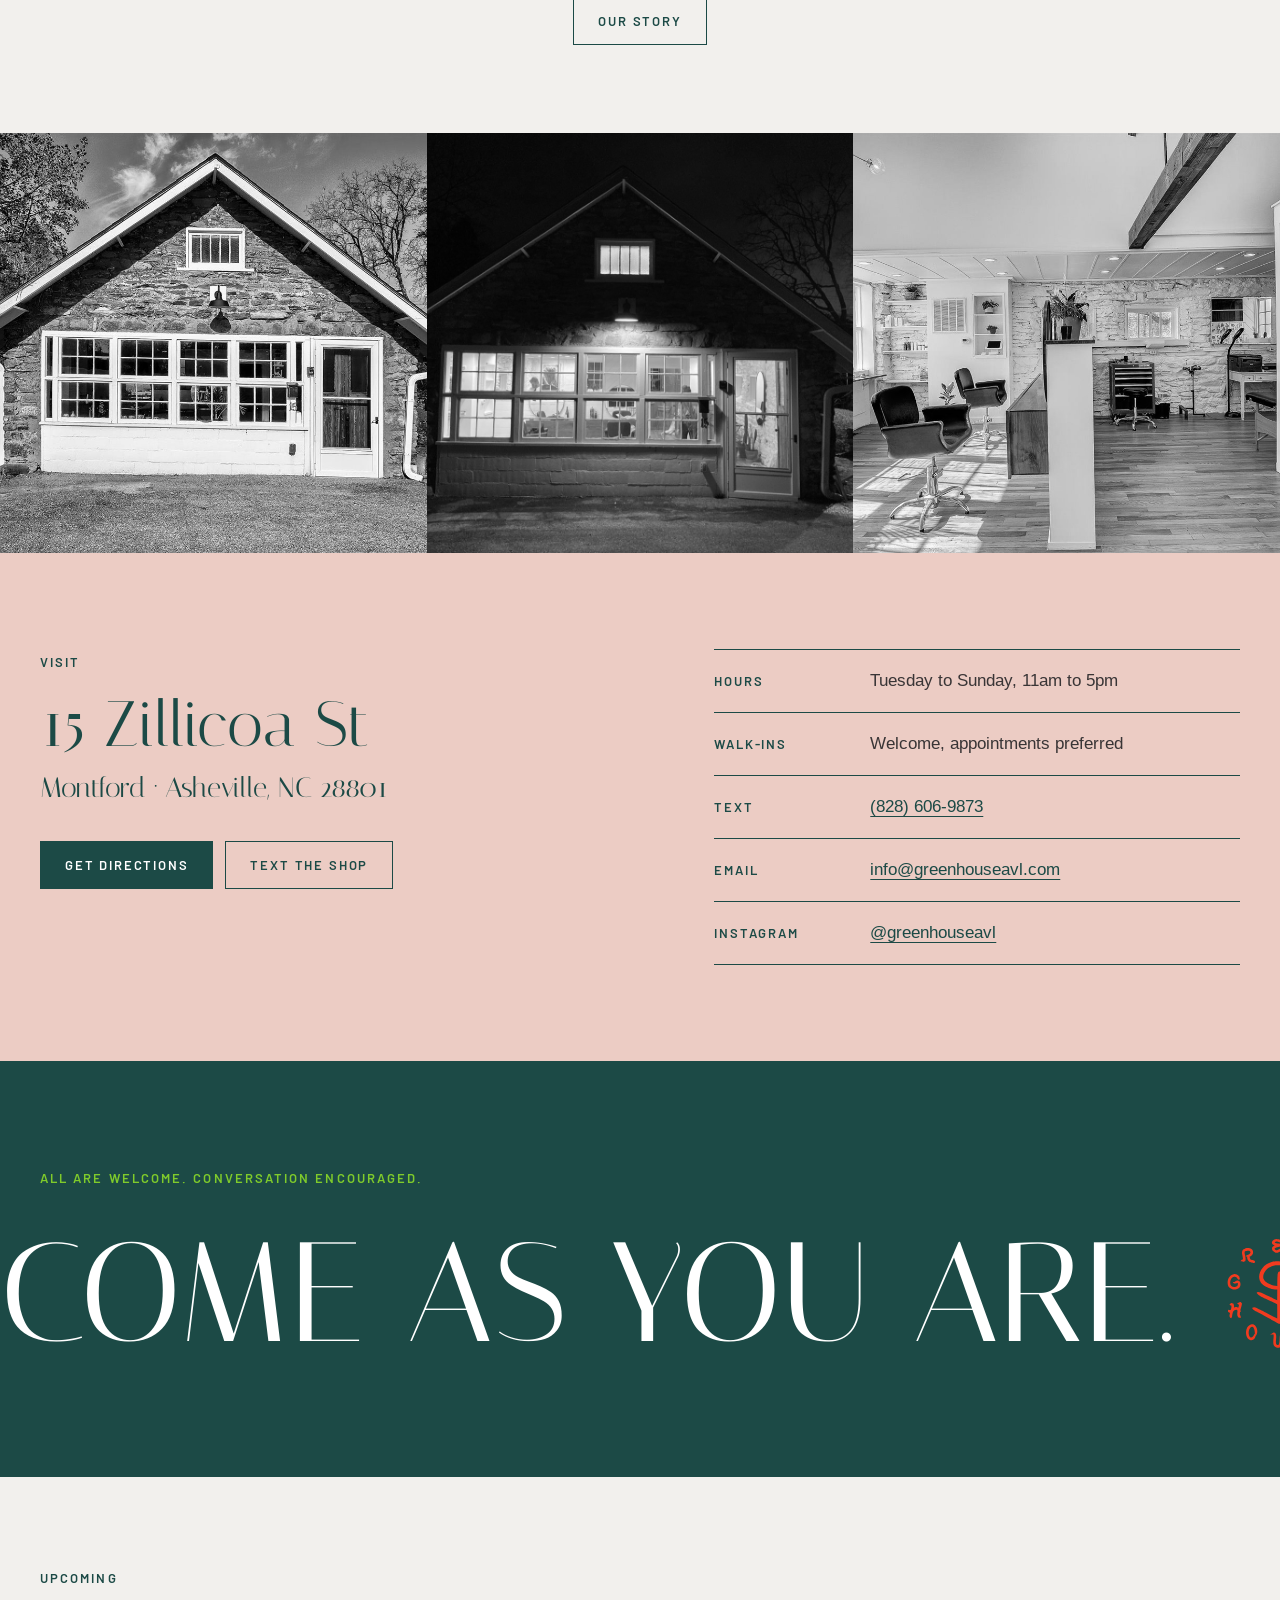
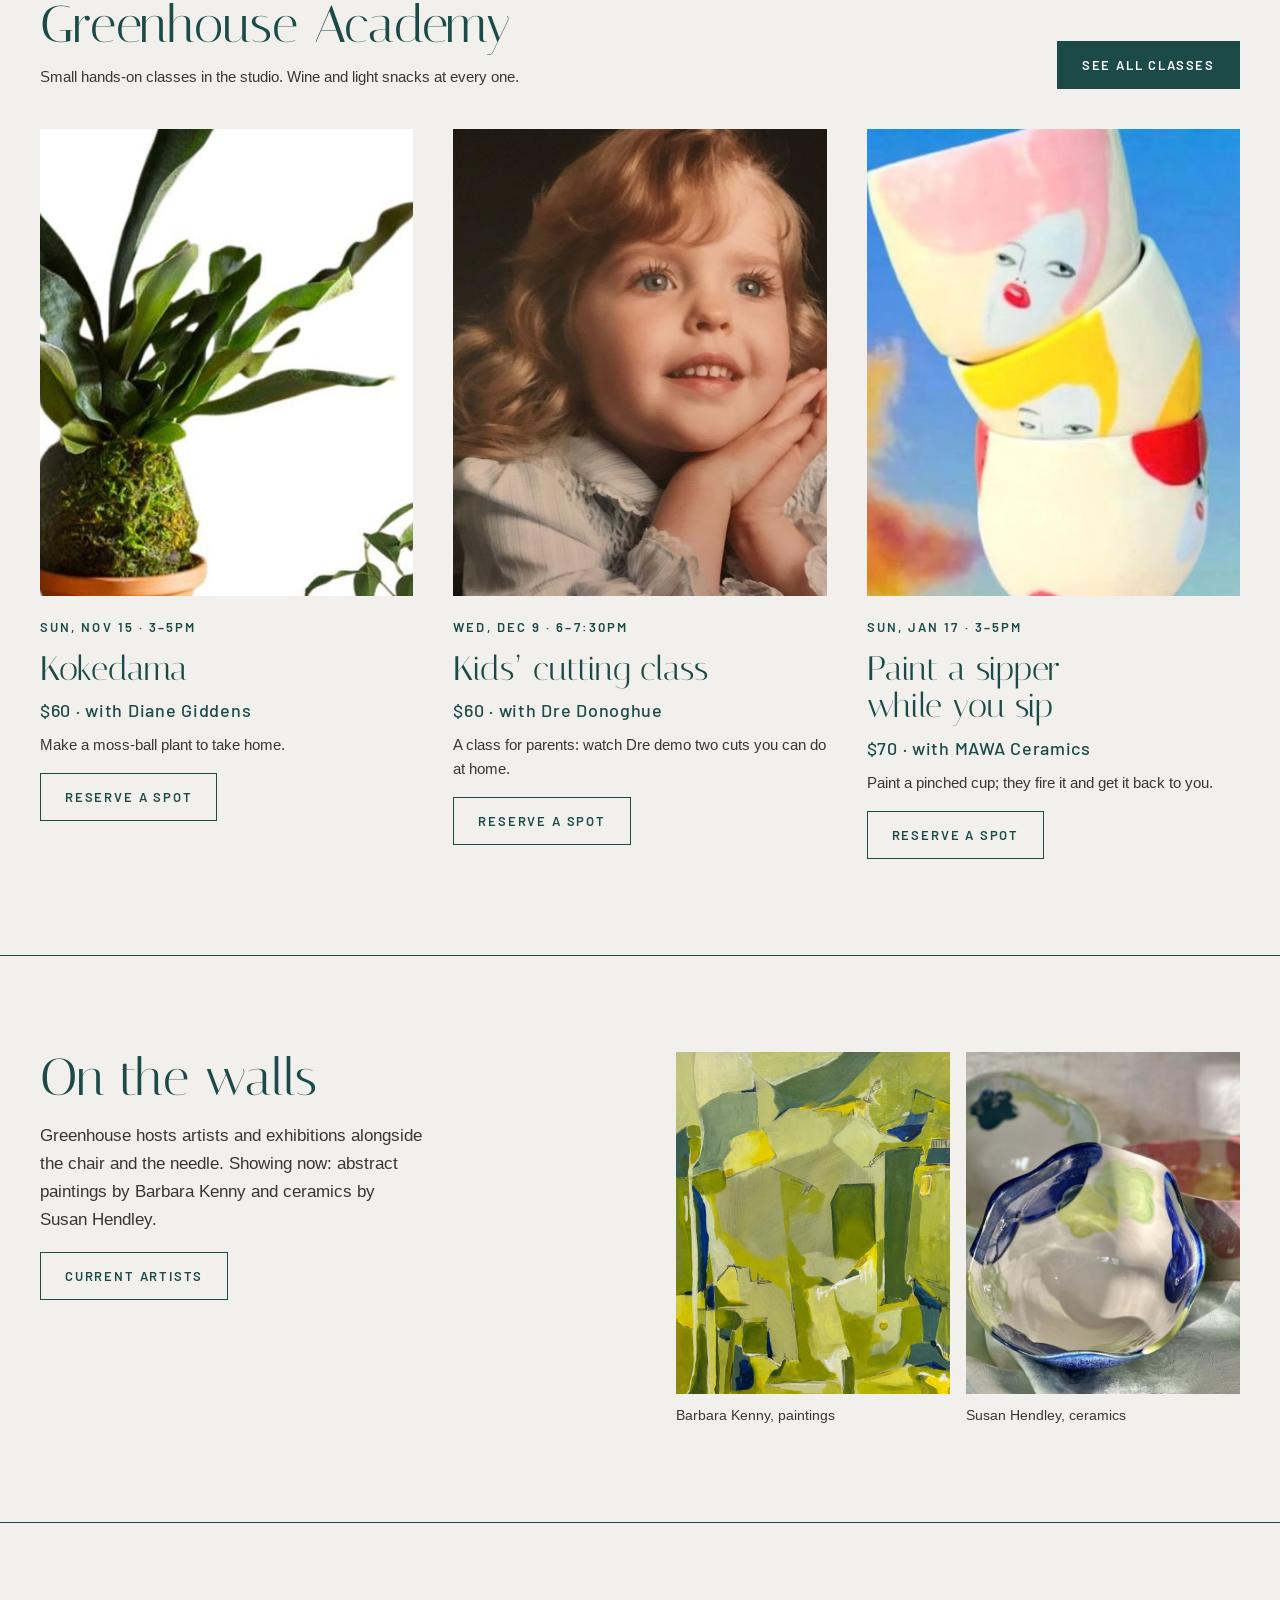
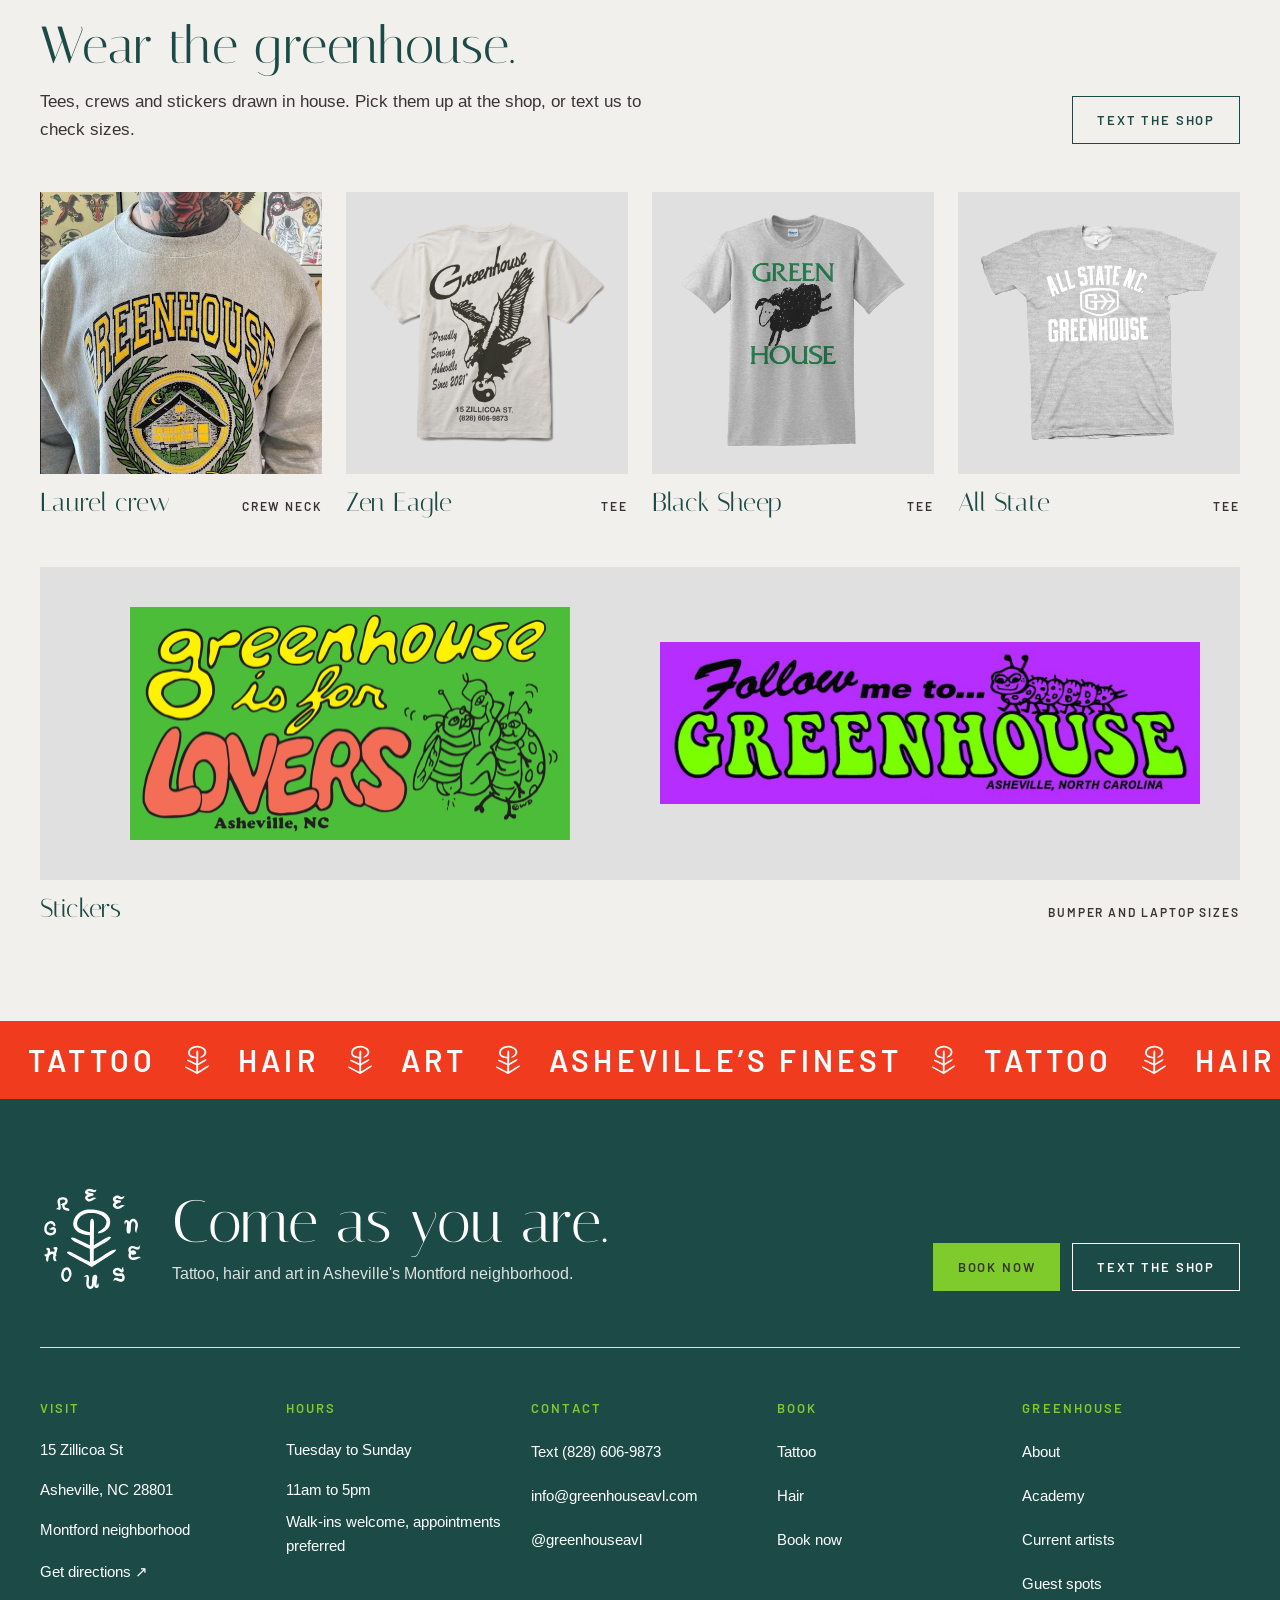
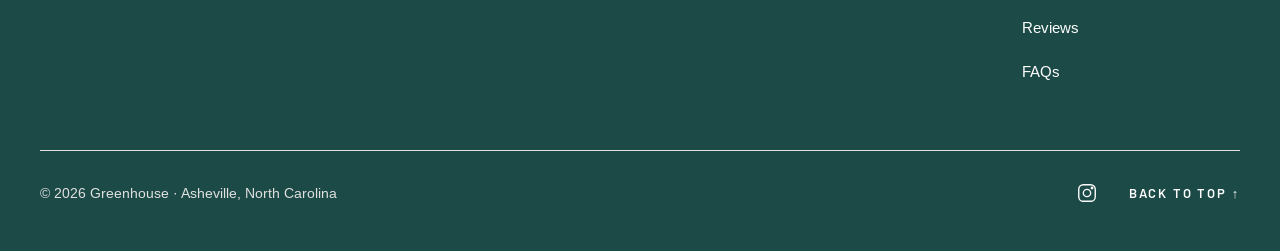
==== commit bf47a46d: "Add a wall of work to the homepage "The work." sits after Our artists: eight tattoos and cuts in a f" ====
--- a/index.html
+++ b/index.html
@@ -208,6 +208,27 @@
 </div>
 </section>
 
+<!-- The work: tattoos and hair by the artists above; every name is one the site already credits -->
+<section class="gh-work" aria-labelledby="work-heading">
+<div class="gh-work__head">
+<div class="gh-work__intro">
+<h2 id="work-heading" class="gh-work__h">The work.</h2>
+<p class="gh-work__p">Tattoos from downstairs and hair from upstairs, by the artists above.</p>
+</div>
+<a class="gh-btn gh-btn--outline" href="https://www.instagram.com/greenhouseavl/" target="_blank" rel="noopener" style="display: inline-flex; align-items: center; justify-content: center; min-height: 48px; padding: 0 24px; box-sizing: border-box; font-family: Barlow, Arial, sans-serif; font-weight: 600; font-size: 13px; letter-spacing: 0.14em; text-transform: uppercase; text-decoration: none; white-space: nowrap; cursor: pointer; background: transparent; color: #1C4A46; border: 1.5px solid #1C4A46">See more on Instagram</a>
+</div>
+<ul class="gh-work__grid">
+<li><img src="images/photos/093-IMG_2532-2.jpg" alt="Traditional horse tattoo with a Born Free banner, by Chuck" loading="lazy"><span class="gh-work__who" aria-hidden="true">Chuck</span></li>
+<li><img src="images/photos/148-IMG_0038.jpg" alt="Textured pixie by Dre" loading="lazy"><span class="gh-work__who" aria-hidden="true">Dre</span></li>
+<li><img src="images/photos/220-IMG_3115.jpg" alt="Butterfly and flowers tattoo by Bianca Sky" loading="lazy"><span class="gh-work__who" aria-hidden="true">Sky</span></li>
+<li><img src="images/photos/186-IMG_0041.jpg" alt="Long natural curls cut by Dre" loading="lazy"><span class="gh-work__who" aria-hidden="true">Dre</span></li>
+<li><img src="images/photos/031-IMG_0042.jpg" alt="Shaggy curtain-bang cut by Dre" loading="lazy"><span class="gh-work__who" aria-hidden="true">Dre</span></li>
+<li><img src="images/photos/098-IMG_3386.jpg" alt="Bull tattoo by Lauren Alexandra" loading="lazy"><span class="gh-work__who" aria-hidden="true">Lauren</span></li>
+<li><img src="images/photos/183-IMG_0034.jpg" alt="Short bob with bangs by Dre" loading="lazy"><span class="gh-work__who" aria-hidden="true">Dre</span></li>
+<li><img src="images/photos/201-IMG_1765.jpg" alt="Cubist face tattoo by Floyd" loading="lazy"><span class="gh-work__who" aria-hidden="true">Floyd</span></li>
+</ul>
+</section>
+
 <section aria-labelledby="booking-heading" style="background: #FFFFFF; border-top: 1px solid #1C4A46; border-bottom: 1px solid #1C4A46">
 <div style="max-width: 1280px; margin: 0 auto; padding: 88px 40px; display: flex; flex-direction: column; gap: 48px">
 <div style="display: flex; flex-wrap: wrap; justify-content: space-between; align-items: flex-end; gap: 24px 48px">
--- a/css/site.css
+++ b/css/site.css
@@ -76,6 +76,25 @@
 @media (max-width: 640px){.gh-artists a:not(.gh-btn){display:inline-flex;align-items:center;min-height:44px}}
 @media (max-width: 900px){a[href*="instagram.com"]:not(.gh-btn){display:inline-flex;align-items:center;min-height:44px}}
 
+/* The work (homepage): a full-width grid of tattoos and hair, each with its artist's name */
+.gh-work{border-top:1px solid #1C4A46}
+.gh-work__head{max-width:1280px;margin:0 auto;padding:96px 40px 48px;display:flex;flex-wrap:wrap;justify-content:space-between;align-items:flex-end;gap:24px 48px}
+.gh-work__intro{display:flex;flex-direction:column;gap:14px;max-width:640px}
+.gh-work__h{margin:0;font-family:Italiana,Georgia,serif;font-weight:400;font-size:52px;line-height:1.05}
+.gh-work__p{margin:0;font-size:17px;line-height:28px;color:#393536}
+.gh-work__grid{list-style:none;margin:0;padding:0;display:grid;grid-template-columns:repeat(4,minmax(0,1fr))}
+.gh-work__grid li{position:relative;aspect-ratio:1 / 1;overflow:hidden;background:#E0E0E0}
+.gh-work__grid img{width:100%;height:100%;object-fit:cover;display:block;transition:transform .6s cubic-bezier(.16,1,.3,1)}
+.gh-work__grid li:hover img{transform:scale(1.03)}
+.gh-work__who{position:absolute;left:12px;bottom:12px;padding:7px 10px;background:#F2F0ED;color:#1C4A46;font-family:Barlow,Arial,sans-serif;font-weight:600;font-size:13px;line-height:1;letter-spacing:.14em;text-transform:uppercase}
+@media (max-width: 640px){
+  .gh-work__head{padding:72px 40px 32px}
+  .gh-work__head .gh-btn{flex:1 1 auto}
+  .gh-work__grid{grid-template-columns:repeat(2,minmax(0,1fr))}
+  .gh-work__who{left:8px;bottom:8px}
+}
+@media (prefers-reduced-motion: reduce){.gh-work__grid img{transition:none}}
+
 /* Visit section (homepage): the address set large on blush, details in ruled rows beside it */
 .gh-visit{background:#ECCCC4;color:#1C4A46}
 .gh-visit :focus-visible{outline-color:#1C4A46}
